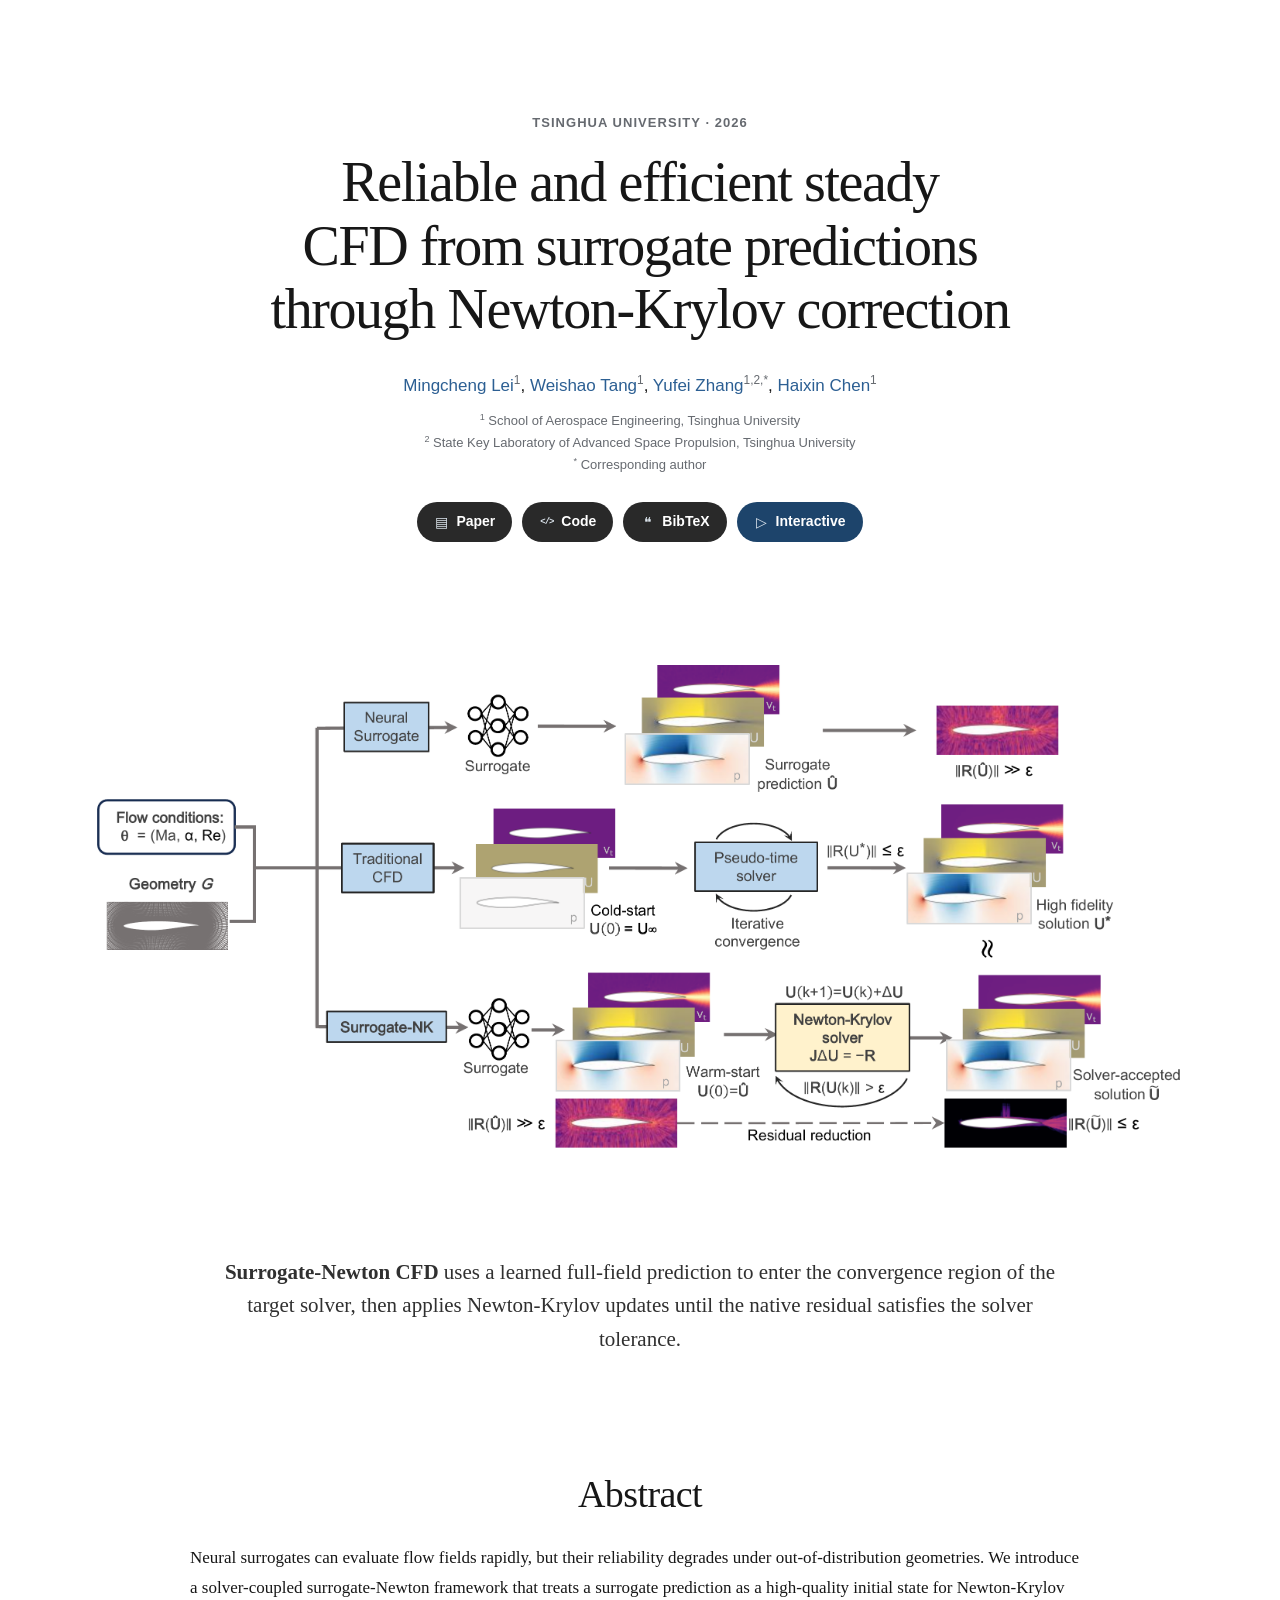
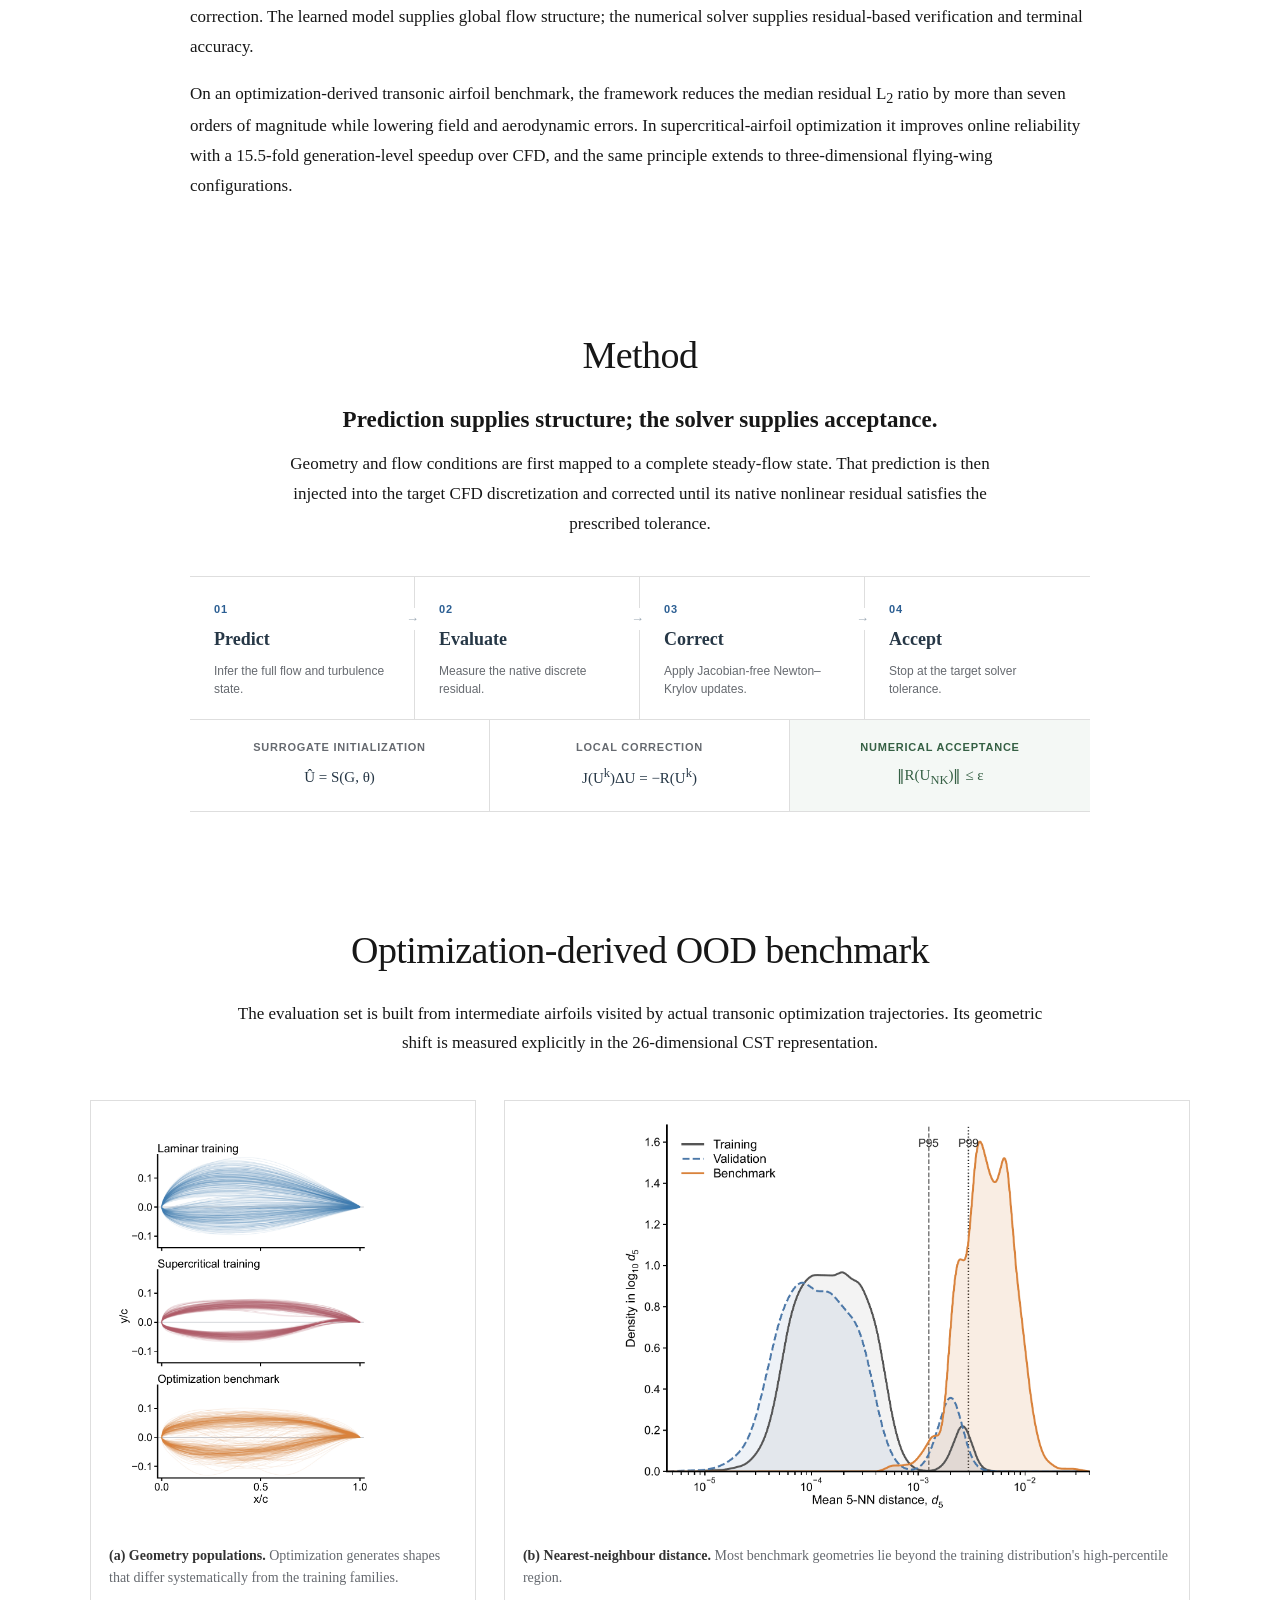
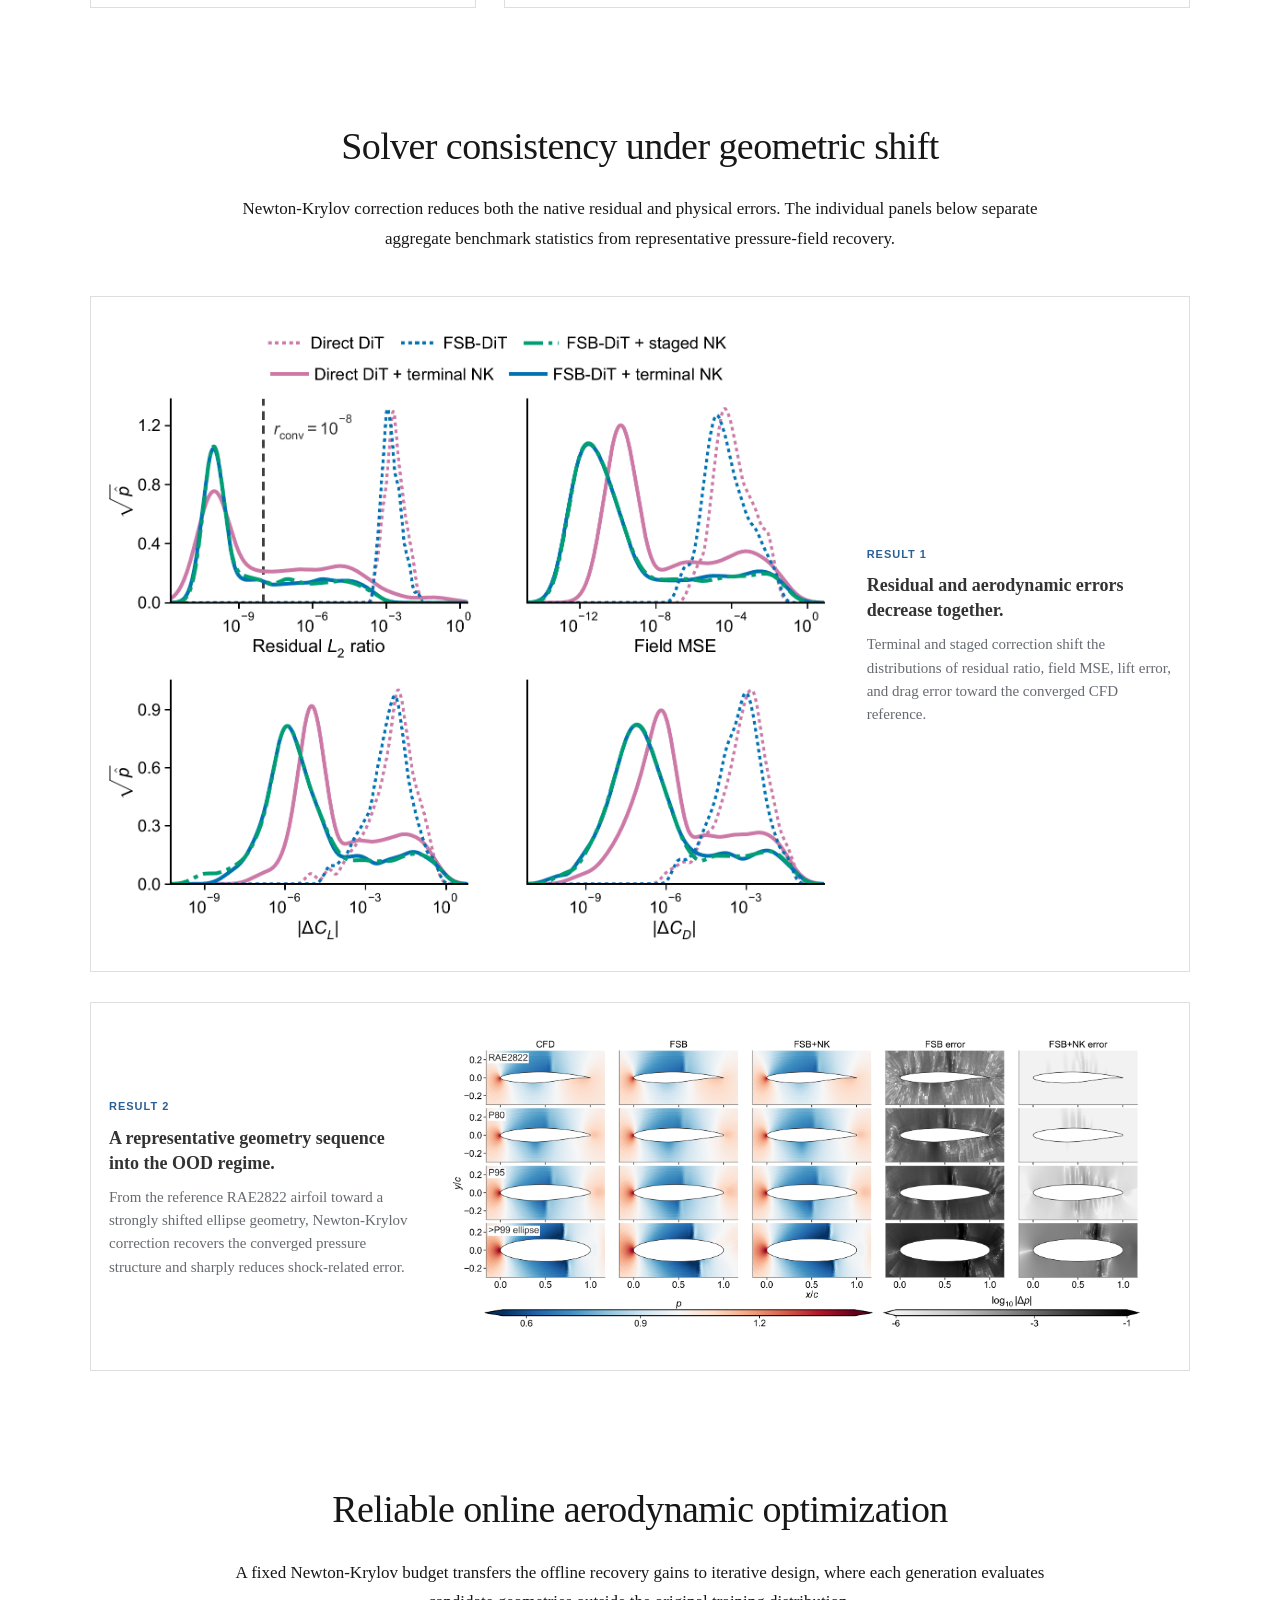
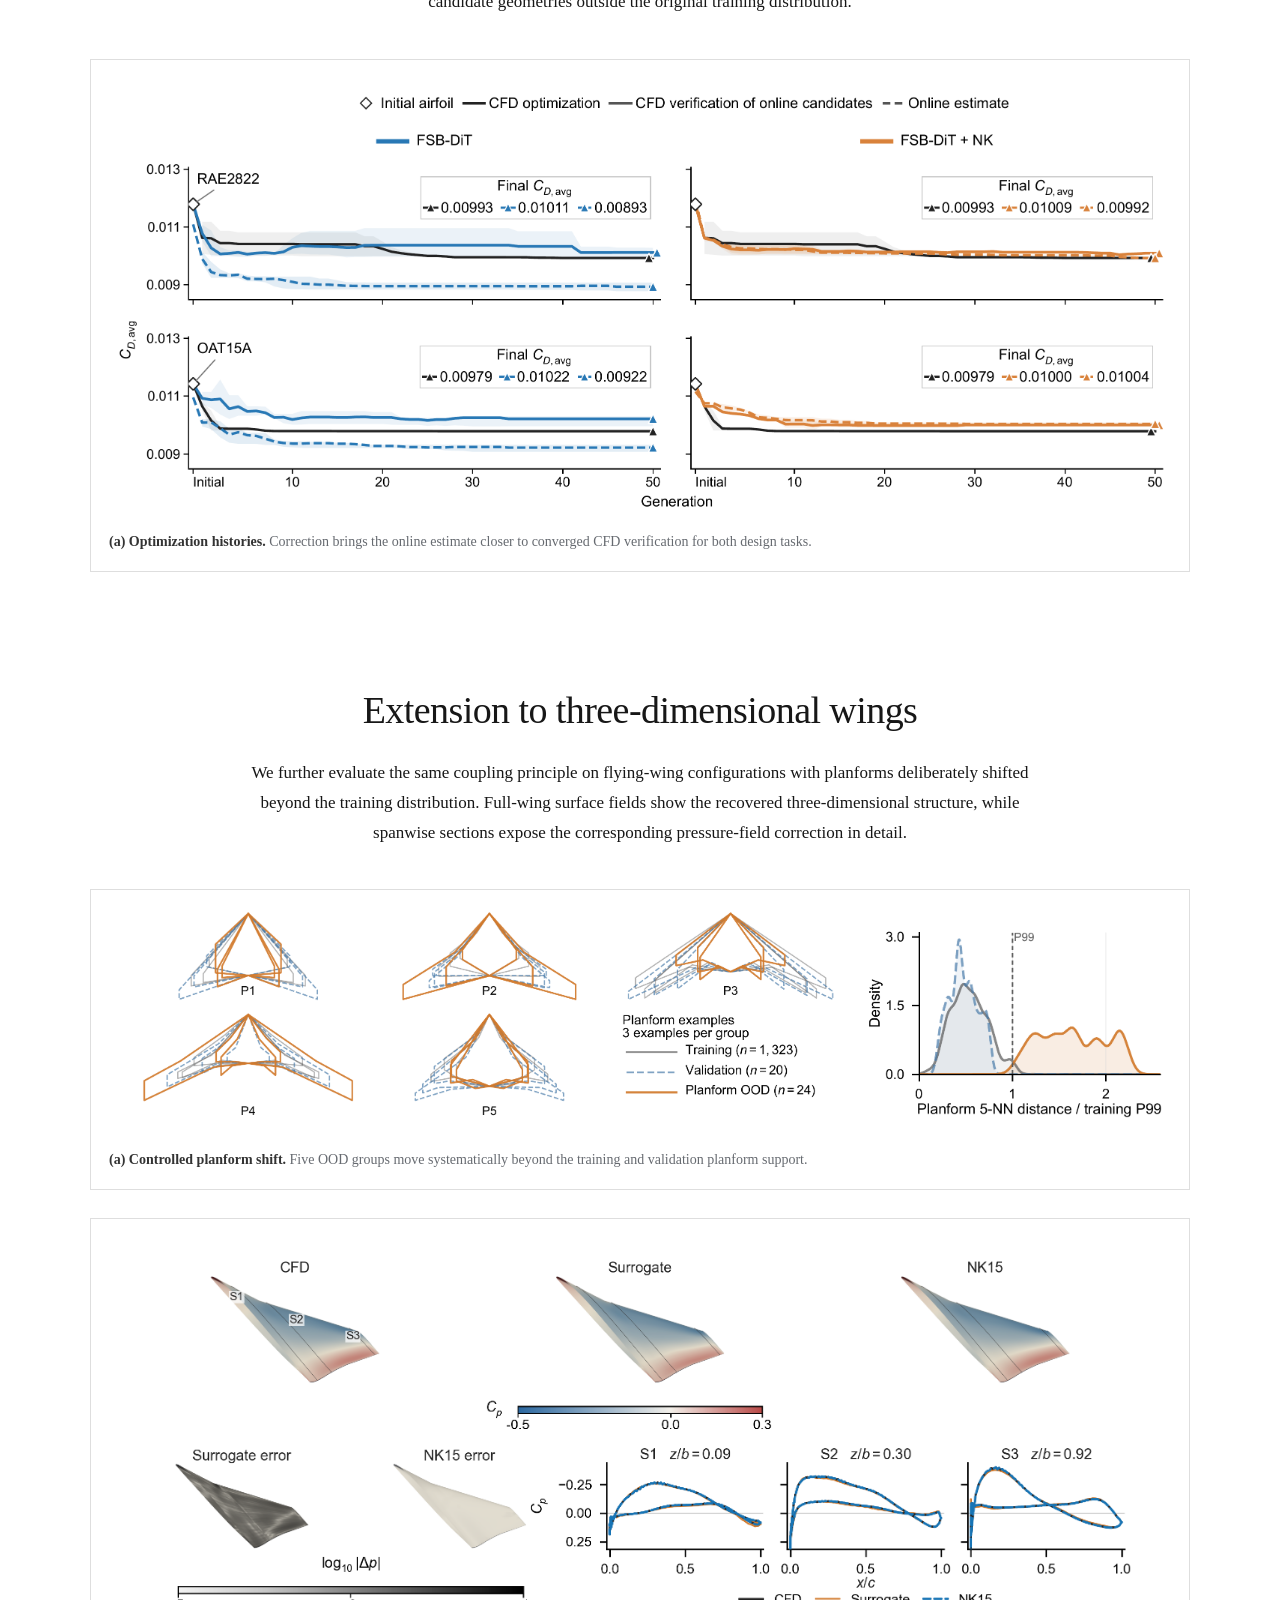
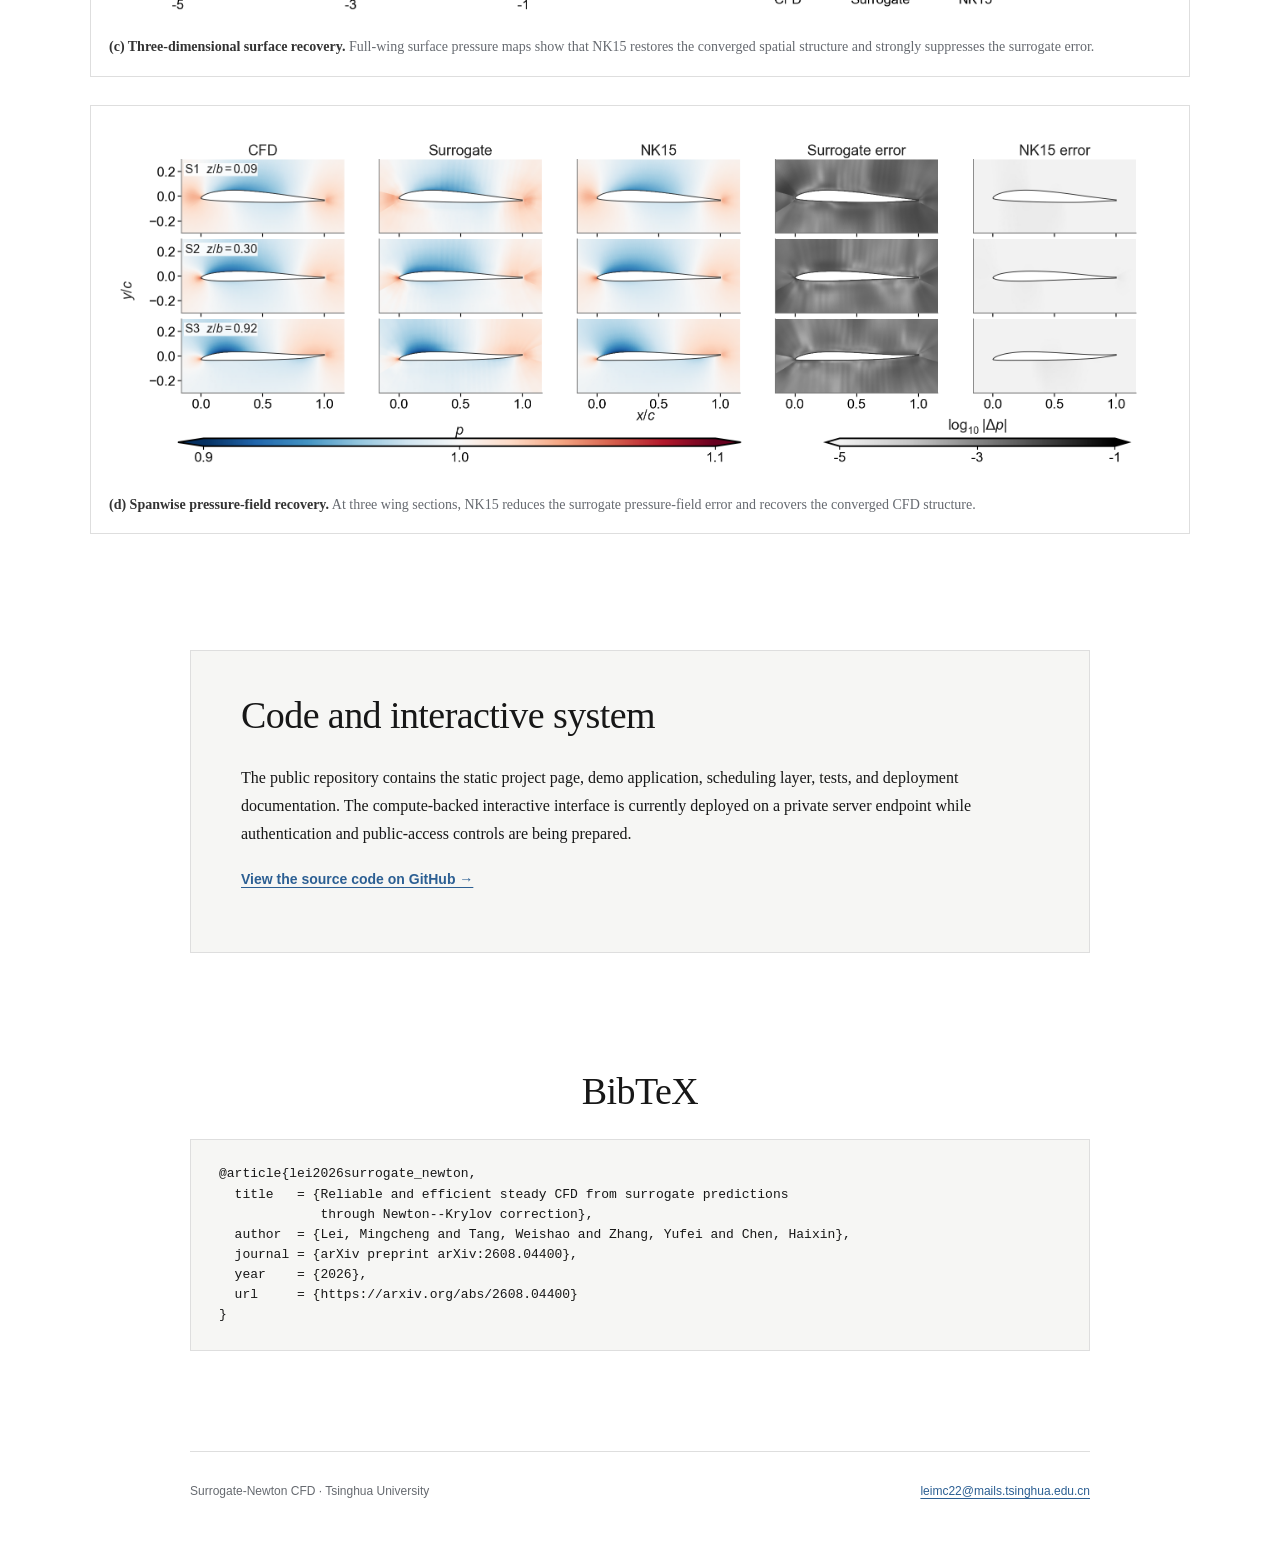
==== index.html @ e6cc4e11 "Prevent method layout cache mismatch" ====
<!doctype html>
<html lang="en">
  <head>
    <meta charset="utf-8">
    <meta name="viewport" content="width=device-width, initial-scale=1">
    <meta name="description" content="Project page for Reliable and efficient steady CFD from surrogate predictions through Newton-Krylov correction.">
    <meta name="theme-color" content="#ffffff">
    <title>Surrogate-Newton CFD</title>
    <link rel="icon" href="data:,">
    <link rel="stylesheet" href="./styles.css?v=20260812-method2">
  </head>
  <body>
    <a class="skip-link" href="#main-content">Skip to content</a>

    <main id="main-content">
      <header class="paper-header page-width">
        <p class="venue">Tsinghua University · 2026</p>
        <h1>Reliable and efficient steady CFD from surrogate predictions through Newton-Krylov correction</h1>

        <p class="authors">
          <a href="mailto:leimc22@mails.tsinghua.edu.cn">Mingcheng Lei</a><sup>1</sup>,
          <span>Weishao Tang</span><sup>1</sup>,
          <span>Yufei Zhang</span><sup>1,2,*</sup>,
          <span>Haixin Chen</span><sup>1</sup>
        </p>
        <p class="affiliations">
          <span><sup>1</sup> School of Aerospace Engineering, Tsinghua University</span>
          <span><sup>2</sup> State Key Laboratory of Advanced Space Propulsion, Tsinghua University</span>
          <span><sup>*</sup> Corresponding author</span>
        </p>

        <nav class="resource-links" aria-label="Project resources">
          <a href="https://arxiv.org/abs/2608.04400" rel="noreferrer"><span class="button-icon" aria-hidden="true">▤</span>Paper</a>
          <a href="https://github.com/LeiMingcheng/surrogate-newton-cfd" rel="noreferrer"><span class="button-icon code-icon" aria-hidden="true">&lt;/&gt;</span>Code</a>
          <a href="#bibtex"><span class="button-icon" aria-hidden="true">❝</span>BibTeX</a>
          <a href="#availability"><span class="button-icon" aria-hidden="true">▷</span>Interactive</a>
        </nav>
      </header>

      <section class="teaser page-wide" aria-labelledby="teaser-caption">
        <a class="figure-image-link" href="./assets/figure-sources/fig1_workflow.pdf" aria-label="Open the workflow figure as a PDF">
          <img src="./assets/figures/fig1_workflow.png" alt="Comparison of standalone surrogate prediction, conventional cold-start CFD, and solver-coupled Surrogate-Newton CFD">
        </a>
        <p id="teaser-caption" class="lead-caption">
          <strong>Surrogate-Newton CFD</strong> uses a learned full-field prediction to enter the convergence region of the target solver, then applies Newton-Krylov updates until the native residual satisfies the solver tolerance.
        </p>
      </section>

      <section class="paper-section page-width" id="abstract">
        <h2>Abstract</h2>
        <p>
          Neural surrogates can evaluate flow fields rapidly, but their reliability degrades under out-of-distribution geometries. We introduce a solver-coupled surrogate-Newton framework that treats a surrogate prediction as a high-quality initial state for Newton-Krylov correction. The learned model supplies global flow structure; the numerical solver supplies residual-based verification and terminal accuracy.
        </p>
        <p>
          On an optimization-derived transonic airfoil benchmark, the framework reduces the median residual L<sub>2</sub> ratio by more than seven orders of magnitude while lowering field and aerodynamic errors. In supercritical-airfoil optimization it improves online reliability with a 15.5-fold generation-level speedup over CFD, and the same principle extends to three-dimensional flying-wing configurations.
        </p>
      </section>

      <section class="paper-section page-width" id="method">
        <h2>Method</h2>
        <div class="method-intro">
          <h3>Prediction supplies structure; the solver supplies acceptance.</h3>
          <p>
            Geometry and flow conditions are first mapped to a complete steady-flow state. That prediction is then injected into the target CFD discretization and corrected until its native nonlinear residual satisfies the prescribed tolerance.
          </p>
        </div>
        <div class="method-process" aria-label="Solver-coupled correction path">
          <ol class="method-sequence">
            <li><span class="step-index">01</span><strong>Predict</strong><small>Infer the full flow and turbulence state.</small></li>
            <li><span class="step-index">02</span><strong>Evaluate</strong><small>Measure the native discrete residual.</small></li>
            <li><span class="step-index">03</span><strong>Correct</strong><small>Apply Jacobian-free Newton–Krylov updates.</small></li>
            <li><span class="step-index">04</span><strong>Accept</strong><small>Stop at the target solver tolerance.</small></li>
          </ol>
          <div class="method-formulation" aria-label="Method equations">
            <p><span>Surrogate initialization</span><code>Û = S(G, θ)</code></p>
            <p><span>Local correction</span><code>J(U<sup>k</sup>)ΔU = −R(U<sup>k</sup>)</code></p>
            <p class="acceptance-rule"><span>Numerical acceptance</span><code>‖R(U<sub>NK</sub>)‖ ≤ ε</code></p>
          </div>
        </div>
      </section>

      <section class="paper-section page-wide" id="benchmark">
        <div class="section-intro page-width inset">
          <h2>Optimization-derived OOD benchmark</h2>
          <p>
            The evaluation set is built from intermediate airfoils visited by actual transonic optimization trajectories. Its geometric shift is measured explicitly in the 26-dimensional CST representation.
          </p>
        </div>

        <div class="figure-grid benchmark-grid">
          <figure class="figure-panel panel-tall">
            <a class="figure-image-link" href="./assets/figure-sources/fig2_a_dataset_geometries.pdf" aria-label="Open Figure 2a as a PDF"><img src="./assets/figures/fig2_a_dataset_geometries.png" alt="Laminar training, supercritical training, and optimization benchmark airfoil populations" loading="lazy"></a>
            <figcaption><strong>(a) Geometry populations.</strong> Optimization generates shapes that differ systematically from the training families.</figcaption>
          </figure>
          <figure class="figure-panel">
            <a class="figure-image-link" href="./assets/figure-sources/fig2_b_geometry_ood_score_distribution.pdf" aria-label="Open Figure 2b as a PDF"><img src="./assets/figures/fig2_b_geometry_ood_score_distribution.png" alt="Nearest-neighbour distance distributions for training, validation, and benchmark geometries" loading="lazy"></a>
            <figcaption><strong>(b) Nearest-neighbour distance.</strong> Most benchmark geometries lie beyond the training distribution's high-percentile region.</figcaption>
          </figure>
        </div>
      </section>

      <section class="paper-section page-wide" id="results">
        <div class="section-intro page-width inset">
          <h2>Solver consistency under geometric shift</h2>
          <p>
            Newton-Krylov correction reduces both the native residual and physical errors. The individual panels below separate aggregate benchmark statistics from representative pressure-field recovery.
          </p>
        </div>

        <div class="results-stack">
          <figure class="figure-panel result-row">
            <div class="result-image"><a class="figure-image-link" href="./assets/figure-sources/fig3_a_recovery_comparison.pdf" aria-label="Open Figure 3a as a PDF"><img src="./assets/figures/fig3_a_recovery_comparison.png" alt="Residual, field, lift, and drag error distributions before and after correction" loading="lazy"></a></div>
            <figcaption>
              <span class="figure-number">Result 1</span>
              <strong>Residual and aerodynamic errors decrease together.</strong>
              Terminal and staged correction shift the distributions of residual ratio, field MSE, lift error, and drag error toward the converged CFD reference.
            </figcaption>
          </figure>

          <figure class="figure-panel result-row reverse">
            <div class="result-image"><a class="figure-image-link" href="./assets/figures/fig3_c_ellipse_pressure_recovery.png" aria-label="Open the full-resolution Figure 3c PNG"><img src="./assets/figures/fig3_c_ellipse_pressure_recovery.png" alt="Pressure fields and absolute errors along a geometry sequence from RAE2822 to an out-of-distribution ellipse" loading="lazy"></a></div>
            <figcaption>
              <span class="figure-number">Result 2</span>
              <strong>A representative geometry sequence into the OOD regime.</strong>
              From the reference RAE2822 airfoil toward a strongly shifted ellipse geometry, Newton-Krylov correction recovers the converged pressure structure and sharply reduces shock-related error.
            </figcaption>
          </figure>
        </div>
      </section>

      <section class="paper-section page-wide" id="optimization">
        <div class="section-intro page-width inset">
          <h2>Reliable online aerodynamic optimization</h2>
          <p>
            A fixed Newton-Krylov budget transfers the offline recovery gains to iterative design, where each generation evaluates candidate geometries outside the original training distribution.
          </p>
        </div>

        <div class="figure-grid optimization-grid">
          <figure class="figure-panel">
            <a class="figure-image-link" href="./assets/figure-sources/fig5_a_optimization_curves_2x2_nk.pdf" aria-label="Open Figure 5a as a PDF"><img src="./assets/figures/fig5_a_optimization_curves_2x2_nk.png" alt="Optimization trajectories for RAE2822 and OAT15A with surrogate-only and surrogate-Newton evaluation" loading="lazy"></a>
            <figcaption><strong>(a) Optimization histories.</strong> Correction brings the online estimate closer to converged CFD verification for both design tasks.</figcaption>
          </figure>
        </div>
      </section>

      <section class="paper-section page-wide" id="three-dimensional">
        <div class="section-intro page-width inset">
          <h2>Extension to three-dimensional wings</h2>
          <p>
            We further evaluate the same coupling principle on flying-wing configurations with planforms deliberately shifted beyond the training distribution. Full-wing surface fields show the recovered three-dimensional structure, while spanwise sections expose the corresponding pressure-field correction in detail.
          </p>
        </div>
        <div class="three-dimensional-grid">
          <figure class="figure-panel">
            <a class="figure-image-link" href="./assets/figure-sources/fig6_a_geometry_ood.pdf" aria-label="Open Figure 6a as a PDF"><img src="./assets/figures/fig6_a_geometry_ood.png" alt="Training, validation, and out-of-distribution flying-wing planform examples and distance distributions" loading="lazy"></a>
            <figcaption><strong>(a) Controlled planform shift.</strong> Five OOD groups move systematically beyond the training and validation planform support.</figcaption>
          </figure>
          <figure class="figure-panel">
            <a class="figure-image-link" href="./assets/figure-sources/fig6_c_surface_cp_recovery.pdf" aria-label="Open Figure 6c as a PDF"><img src="./assets/figures/fig6_c_surface_cp_recovery.png" alt="Full flying-wing surface pressure comparison and errors for CFD, surrogate prediction, and Newton-Krylov correction" loading="lazy"></a>
            <figcaption><strong>(c) Three-dimensional surface recovery.</strong> Full-wing surface pressure maps show that NK15 restores the converged spatial structure and strongly suppresses the surrogate error.</figcaption>
          </figure>
          <figure class="figure-panel">
            <a class="figure-image-link" href="./assets/figure-sources/fig6_d_pressure_flow_recovery.pdf" aria-label="Open Figure 6d as a PDF"><img src="./assets/figures/fig6_d_pressure_flow_recovery.png" alt="Three flying-wing sectional pressure fields comparing CFD, surrogate prediction, Newton-Krylov correction, and their errors" loading="lazy"></a>
            <figcaption><strong>(d) Spanwise pressure-field recovery.</strong> At three wing sections, NK15 reduces the surrogate pressure-field error and recovers the converged CFD structure.</figcaption>
          </figure>
        </div>
      </section>

      <section class="paper-section page-width availability" id="availability">
        <h2>Code and interactive system</h2>
        <p>
          The public repository contains the static project page, demo application, scheduling layer, tests, and deployment documentation. The compute-backed interactive interface is currently deployed on a private server endpoint while authentication and public-access controls are being prepared.
        </p>
        <p><a class="text-link" href="https://github.com/LeiMingcheng/surrogate-newton-cfd" rel="noreferrer">View the source code on GitHub →</a></p>
      </section>

      <section class="paper-section page-width" id="bibtex">
        <h2>BibTeX</h2>
        <pre><code>@article{lei2026surrogate_newton,
  title   = {Reliable and efficient steady CFD from surrogate predictions
             through Newton--Krylov correction},
  author  = {Lei, Mingcheng and Tang, Weishao and Zhang, Yufei and Chen, Haixin},
  journal = {arXiv preprint arXiv:2608.04400},
  year    = {2026},
  url     = {https://arxiv.org/abs/2608.04400}
}</code></pre>
      </section>
    </main>

    <footer class="paper-footer page-width">
      <p>Surrogate-Newton CFD · Tsinghua University</p>
      <p><a href="mailto:leimc22@mails.tsinghua.edu.cn">leimc22@mails.tsinghua.edu.cn</a></p>
    </footer>
  </body>
</html>
---- styles.css ----
:root {
  color-scheme: light;
  --ink: #171717;
  --muted: #666a70;
  --line: #dedede;
  --soft: #f6f6f4;
  --accent: #2c5f93;
  --accent-dark: #1d446b;
  --paper: #ffffff;
  font-family: Arial, "Helvetica Neue", sans-serif;
  font-synthesis: none;
}

* {
  box-sizing: border-box;
}

html {
  scroll-behavior: smooth;
}

body {
  margin: 0;
  color: var(--ink);
  background: var(--paper);
  font-size: 16px;
  line-height: 1.65;
}

a {
  color: var(--accent);
  text-underline-offset: 3px;
}

img {
  display: block;
  width: 100%;
  max-width: 100%;
}

.page-width {
  width: min(900px, calc(100% - 40px));
  margin-inline: auto;
}

.page-wide {
  width: min(1100px, calc(100% - 40px));
  margin-inline: auto;
}

.skip-link {
  position: fixed;
  z-index: 10;
  top: 8px;
  left: 8px;
  padding: 8px 12px;
  color: #fff;
  background: #111;
  transform: translateY(-150%);
}

.skip-link:focus {
  transform: translateY(0);
}

.paper-header {
  padding-top: clamp(70px, 9vw, 112px);
  text-align: center;
}

.venue {
  margin: 0 0 18px;
  color: var(--muted);
  font-size: 13px;
  font-weight: 700;
  letter-spacing: 0.08em;
  text-transform: uppercase;
}

h1,
h2,
h3 {
  text-wrap: balance;
}

h1 {
  margin: 0 auto;
  font-family: Georgia, "Times New Roman", serif;
  font-size: clamp(35px, 5.2vw, 56px);
  font-weight: 500;
  letter-spacing: -0.025em;
  line-height: 1.13;
}

.authors {
  margin: 30px 0 0;
  font-size: 17px;
}

.authors a,
.authors span {
  color: var(--accent);
  text-decoration: none;
}

.authors a:hover,
.authors a:focus-visible {
  text-decoration: underline;
}

.authors sup,
.affiliations sup {
  color: var(--muted);
  font-size: 0.7em;
}

.affiliations {
  display: grid;
  gap: 2px;
  margin: 11px auto 0;
  color: var(--muted);
  font-size: 13px;
  line-height: 1.45;
}

.resource-links {
  display: flex;
  flex-wrap: wrap;
  justify-content: center;
  gap: 10px;
  margin-top: 27px;
}

.resource-links a {
  display: inline-flex;
  align-items: center;
  justify-content: center;
  gap: 7px;
  min-width: 88px;
  padding: 8px 17px;
  border-radius: 999px;
  color: #fff;
  background: #292929;
  font-size: 14px;
  font-weight: 700;
  text-decoration: none;
  transition: background 150ms ease, transform 150ms ease;
}

.resource-links a:last-child {
  background: var(--accent-dark);
}

.button-icon {
  display: inline-grid;
  place-items: center;
  width: 15px;
  color: #dce5ed;
  font-size: 14px;
  font-weight: 700;
  line-height: 1;
}

.code-icon {
  font-family: ui-monospace, SFMono-Regular, Menlo, Consolas, monospace;
  font-size: 9px;
  letter-spacing: -0.12em;
}

.resource-links a:hover,
.resource-links a:focus-visible {
  background: var(--accent-dark);
  outline: none;
  transform: translateY(-1px);
}

.teaser {
  margin-top: clamp(54px, 7vw, 82px);
}

.teaser img {
  max-height: 610px;
  object-fit: contain;
}

.figure-image-link {
  display: block;
  color: inherit;
  text-decoration: none;
}

.figure-image-link:focus-visible {
  outline: 2px solid var(--accent);
  outline-offset: 4px;
}

.lead-caption {
  max-width: 850px;
  margin: 22px auto 0;
  color: #303030;
  font-family: Georgia, "Times New Roman", serif;
  font-size: clamp(17px, 2.1vw, 21px);
  line-height: 1.6;
  text-align: center;
}

.paper-section {
  padding-top: clamp(76px, 10vw, 116px);
}

.paper-section h2 {
  margin: 0 0 25px;
  font-family: Georgia, "Times New Roman", serif;
  font-size: clamp(28px, 4vw, 38px);
  font-weight: 500;
  letter-spacing: -0.015em;
  line-height: 1.2;
  text-align: center;
}

.paper-section > p,
.section-intro p,
.method-intro p,
.availability p {
  margin: 0 auto 17px;
  font-family: Georgia, "Times New Roman", serif;
  font-size: 17px;
  line-height: 1.75;
}

.method-intro {
  max-width: 780px;
  margin: 0 auto;
  text-align: center;
}

.method-intro h3 {
  margin: 0 0 14px;
  font-family: Georgia, "Times New Roman", serif;
  font-size: 23px;
  font-weight: 600;
  line-height: 1.35;
}

.method-intro p {
  max-width: 740px;
}

.method-sequence {
  display: grid;
  grid-template-columns: repeat(4, minmax(0, 1fr));
  margin: 38px 0 0;
  padding: 0;
  border-block: 1px solid var(--line);
  list-style: none;
}

.method-sequence li {
  display: flex;
  flex-direction: column;
  gap: 7px;
  position: relative;
  min-height: 142px;
  padding: 23px 24px 21px;
}

.method-sequence li:not(:last-child) {
  border-right: 1px solid var(--line);
}

.method-sequence li:not(:last-child)::after {
  position: absolute;
  top: 31px;
  right: -7px;
  z-index: 1;
  padding: 0 2px;
  color: #9eabb6;
  background: var(--paper);
  content: "→";
  font-size: 13px;
}

.method-sequence .step-index {
  color: var(--accent);
  font-size: 11px;
  font-weight: 800;
  letter-spacing: 0.08em;
}

.method-sequence strong {
  color: #263746;
  font-family: Georgia, "Times New Roman", serif;
  font-size: 18px;
}

.method-sequence small {
  color: var(--muted);
  font-size: 12px;
  line-height: 1.5;
}

.method-formulation {
  display: grid;
  grid-template-columns: repeat(3, 1fr);
  border-bottom: 1px solid var(--line);
}

.method-formulation p {
  display: grid;
  gap: 7px;
  margin: 0;
  padding: 18px 24px 20px;
  text-align: center;
}

.method-formulation p:not(:last-child) {
  border-right: 1px solid var(--line);
}

.method-formulation span {
  color: var(--muted);
  font-size: 11px;
  font-weight: 700;
  letter-spacing: 0.07em;
  text-transform: uppercase;
}

.method-formulation code {
  color: #263746;
  font-family: Georgia, "Times New Roman", serif;
  font-size: 15px;
  white-space: nowrap;
}

.method-formulation .acceptance-rule {
  background: #f4f8f5;
}

.method-formulation .acceptance-rule span,
.method-formulation .acceptance-rule code {
  color: #356044;
}

.section-intro.inset {
  margin-bottom: 42px;
}

.section-intro p {
  max-width: 820px;
  text-align: center;
}

.figure-grid {
  display: grid;
  gap: 28px;
}

.benchmark-grid {
  grid-template-columns: 0.72fr 1.28fr;
  align-items: stretch;
}

.figure-panel {
  margin: 0;
  padding: 18px;
  border: 1px solid var(--line);
  background: #fff;
}

.figure-panel img {
  height: auto;
  object-fit: contain;
}

.benchmark-grid .figure-panel img {
  height: 410px;
}

.figure-panel figcaption {
  margin-top: 16px;
  color: var(--muted);
  font-family: Georgia, "Times New Roman", serif;
  font-size: 14px;
  line-height: 1.55;
}

.figure-panel figcaption strong {
  color: #333;
}

.figure-wide {
  margin-top: 28px;
}

.results-stack {
  display: grid;
  gap: 30px;
}

.result-row {
  display: grid;
  grid-template-columns: minmax(0, 1.55fr) minmax(260px, 0.65fr);
  gap: 32px;
  align-items: center;
}

.result-row.reverse {
  grid-template-columns: minmax(260px, 0.65fr) minmax(0, 1.55fr);
}

.result-row.reverse .result-image {
  order: 2;
}

.result-row.reverse figcaption {
  order: 1;
}

.result-row figcaption {
  margin: 0;
  font-size: 15px;
}

.result-row figcaption strong {
  display: block;
  margin: 8px 0 10px;
  font-size: 18px;
  line-height: 1.4;
}

.figure-number {
  color: var(--accent);
  font-family: Arial, "Helvetica Neue", sans-serif;
  font-size: 11px;
  font-weight: 800;
  letter-spacing: 0.09em;
  text-transform: uppercase;
}

.optimization-grid {
  grid-template-columns: 1fr;
}

.three-dimensional-grid {
  display: grid;
  gap: 28px;
}

.three-dimensional-grid .figure-panel:first-child img {
  aspect-ratio: 4.73 / 1;
}

.availability {
  margin-top: clamp(76px, 10vw, 116px);
  padding: 42px 50px;
  border: 1px solid var(--line);
  background: var(--soft);
}

.availability h2 {
  text-align: left;
}

.availability p {
  font-size: 16px;
}

.text-link {
  font-family: Arial, "Helvetica Neue", sans-serif;
  font-size: 14px;
  font-weight: 700;
}

pre {
  overflow-x: auto;
  margin: 0;
  padding: 24px 28px;
  border: 1px solid var(--line);
  background: var(--soft);
  font-size: 13px;
  line-height: 1.55;
  white-space: pre-wrap;
}

.paper-footer {
  display: flex;
  justify-content: space-between;
  gap: 24px;
  margin-top: 100px;
  padding: 30px 0 45px;
  border-top: 1px solid var(--line);
  color: var(--muted);
  font-size: 12px;
}

.paper-footer p {
  margin: 0;
}

@media (max-width: 780px) {
  .page-width,
  .page-wide {
    width: min(100% - 28px, 900px);
  }

  .paper-header {
    padding-top: 56px;
  }

  .authors {
    font-size: 15px;
  }

  .benchmark-grid,
  .result-row,
  .result-row.reverse {
    grid-template-columns: 1fr;
    gap: 28px;
  }

  .method-sequence {
    grid-template-columns: repeat(2, minmax(0, 1fr));
  }

  .method-formulation {
    grid-template-columns: 1fr;
  }

  .method-sequence li {
    min-height: 0;
    padding: 18px 16px;
  }

  .method-sequence li,
  .method-sequence li:not(:last-child) {
    border-right: 0;
  }

  .method-sequence li:nth-child(odd) {
    border-right: 1px solid var(--line);
  }

  .method-sequence li:nth-child(-n + 2),
  .method-formulation p:not(:last-child) {
    border-bottom: 1px solid var(--line);
  }

  .method-sequence li:not(:last-child)::after {
    content: none;
  }

  .benchmark-grid .figure-panel img {
    height: auto;
    max-height: 520px;
  }

  .result-row.reverse .result-image,
  .result-row.reverse figcaption {
    order: initial;
  }

  .availability {
    padding: 30px 24px;
  }

  .paper-footer {
    display: grid;
  }
}

@media (max-width: 520px) {
  .method-intro {
    text-align: left;
  }

  .method-intro h3 {
    font-size: 21px;
  }

  .method-intro p {
    font-size: 16px;
    line-height: 1.65;
  }

  .method-sequence {
    grid-template-columns: 1fr;
    margin-top: 28px;
  }

  .method-sequence li:nth-child(odd) {
    border-right: 0;
  }

  .method-sequence li:nth-child(-n + 3) {
    border-bottom: 1px solid var(--line);
  }

  .method-formulation p {
    padding-inline: 14px;
  }

  .method-formulation code {
    font-size: 14px;
  }
}

@media (prefers-reduced-motion: reduce) {
  html {
    scroll-behavior: auto;
  }

  .resource-links a {
    transition: none;
  }
}
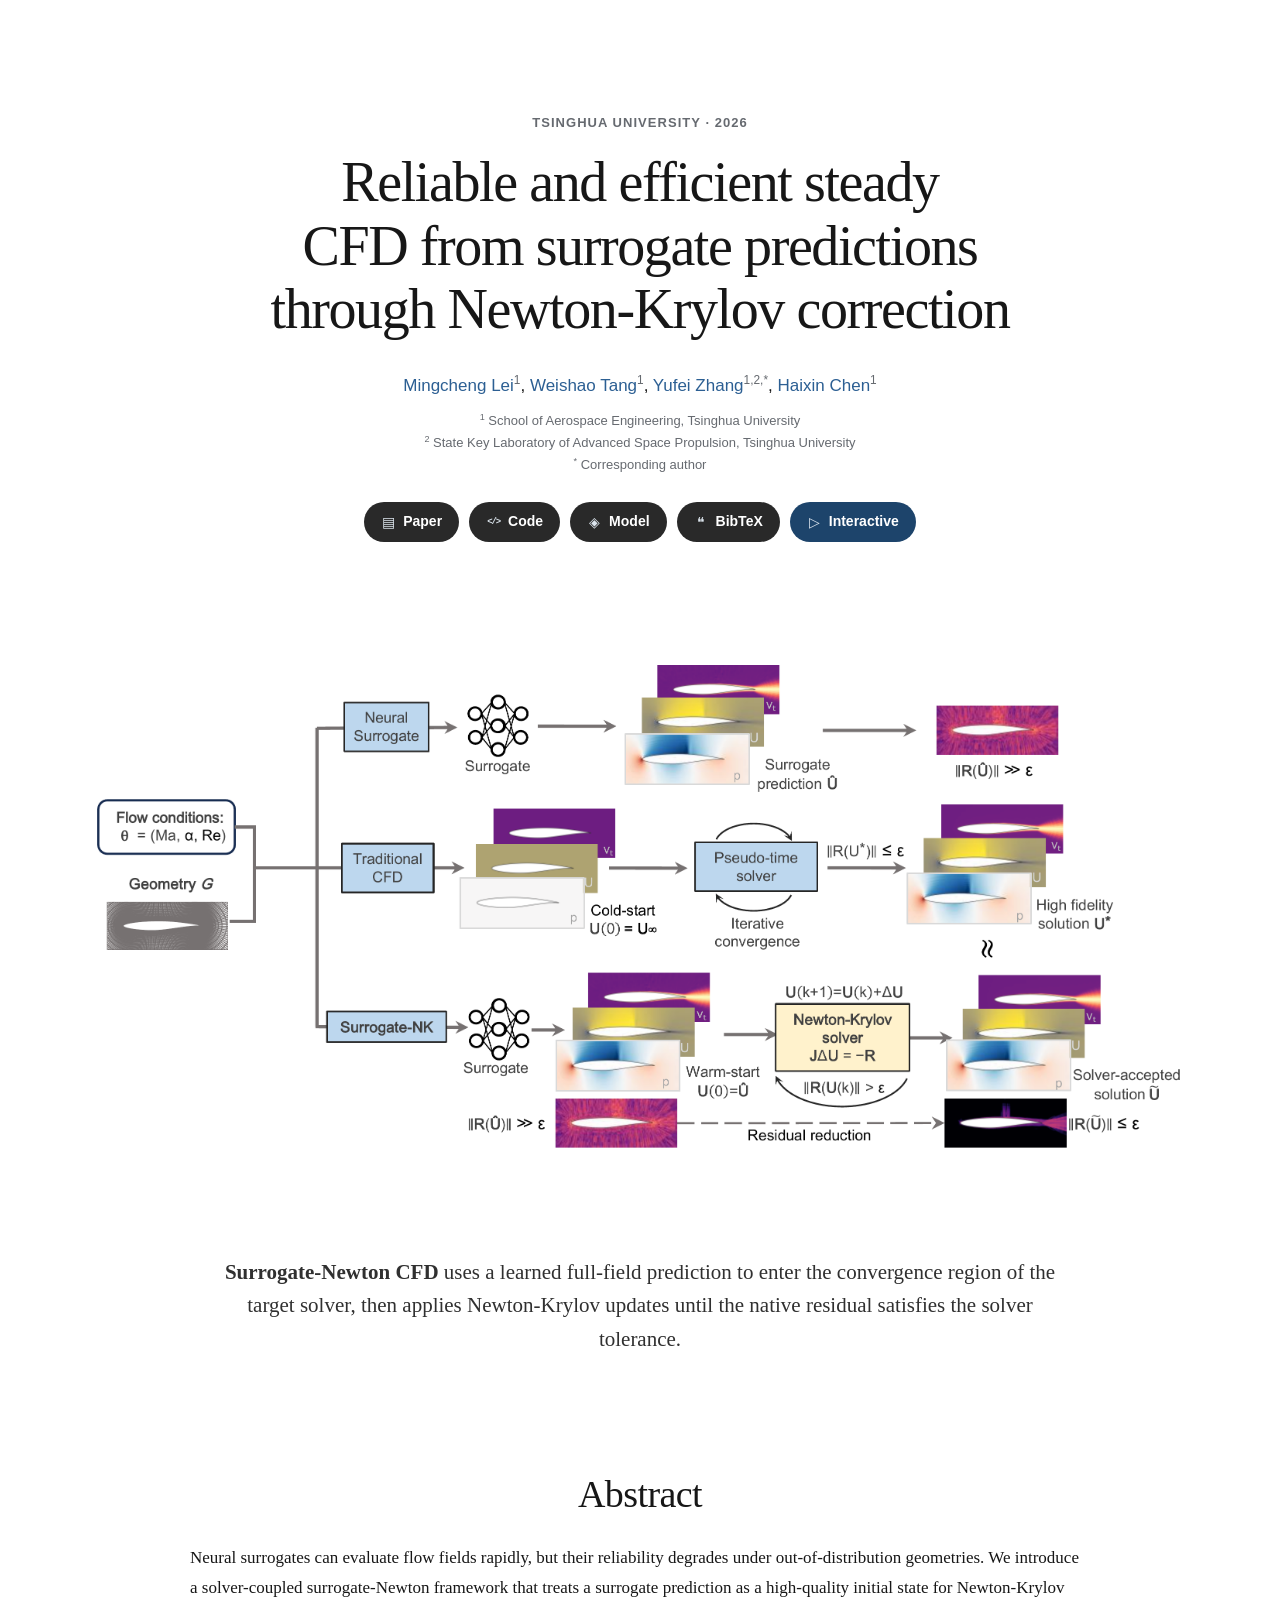
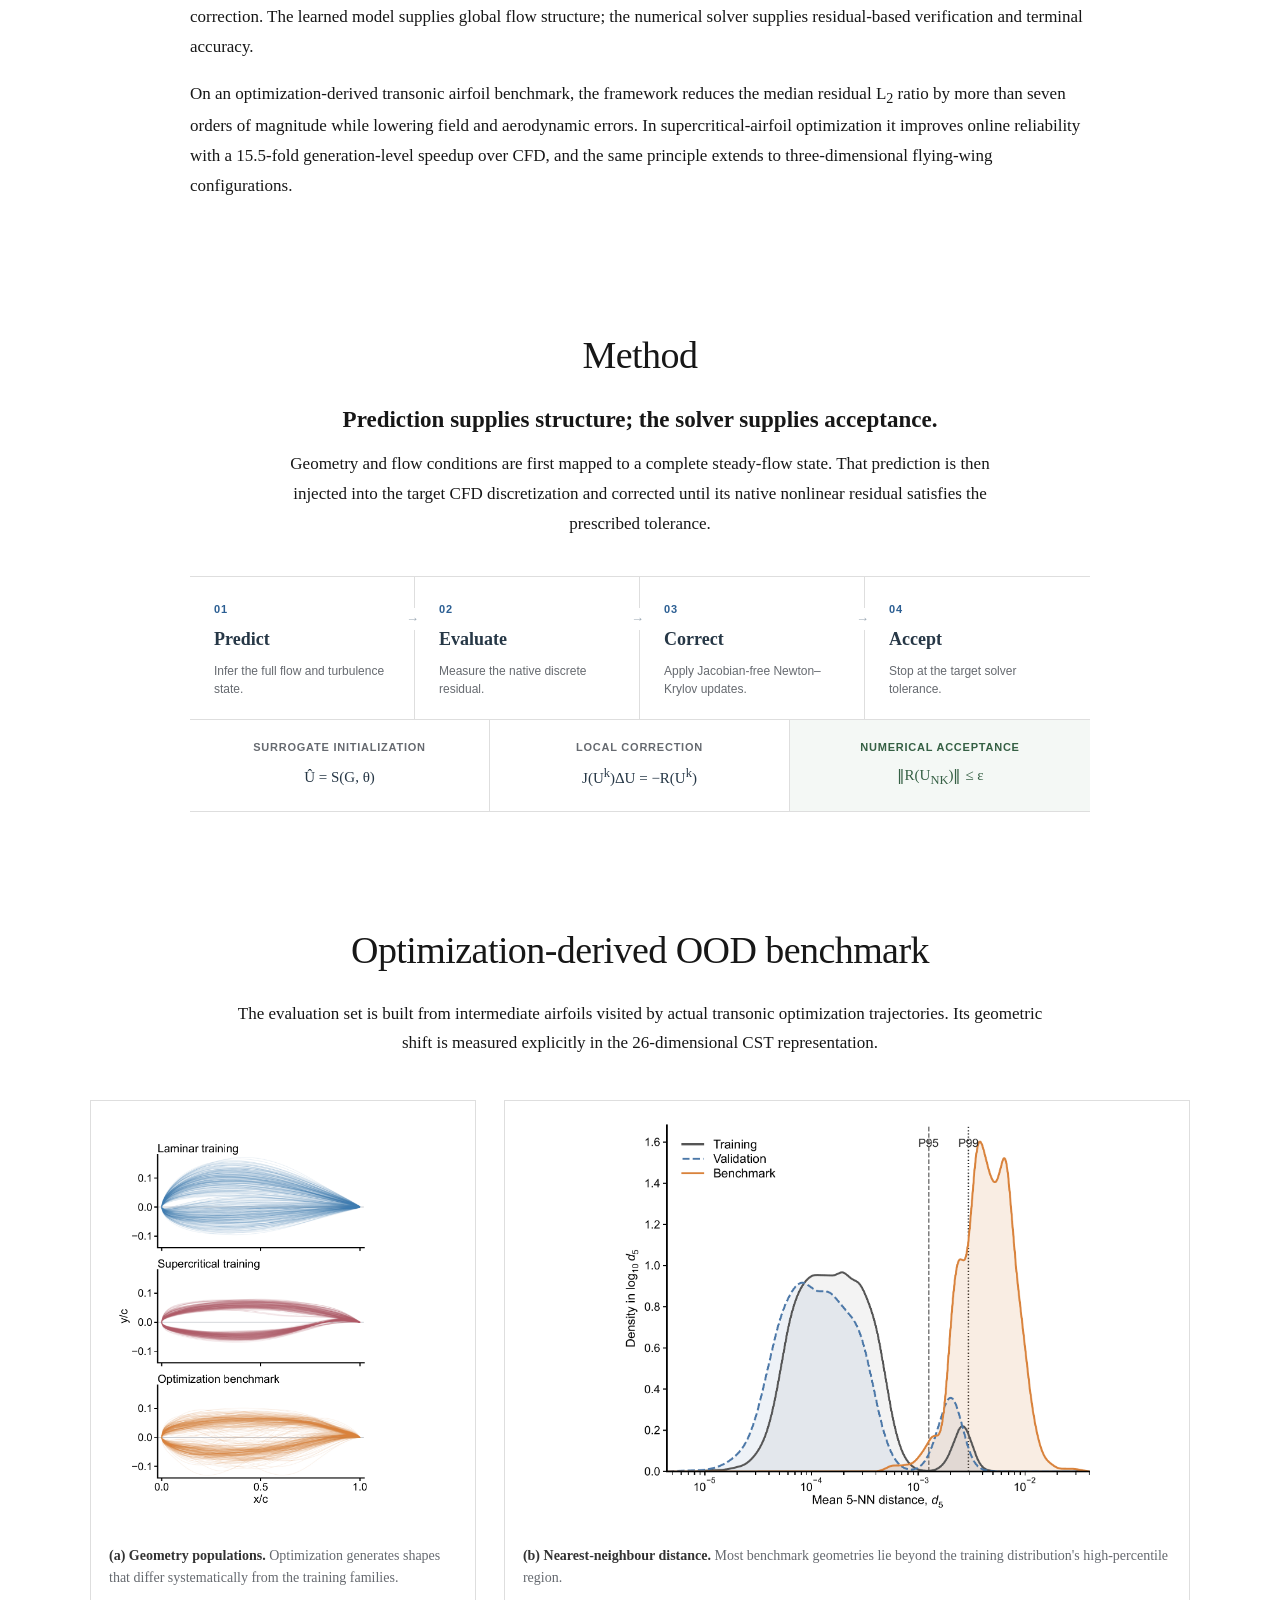
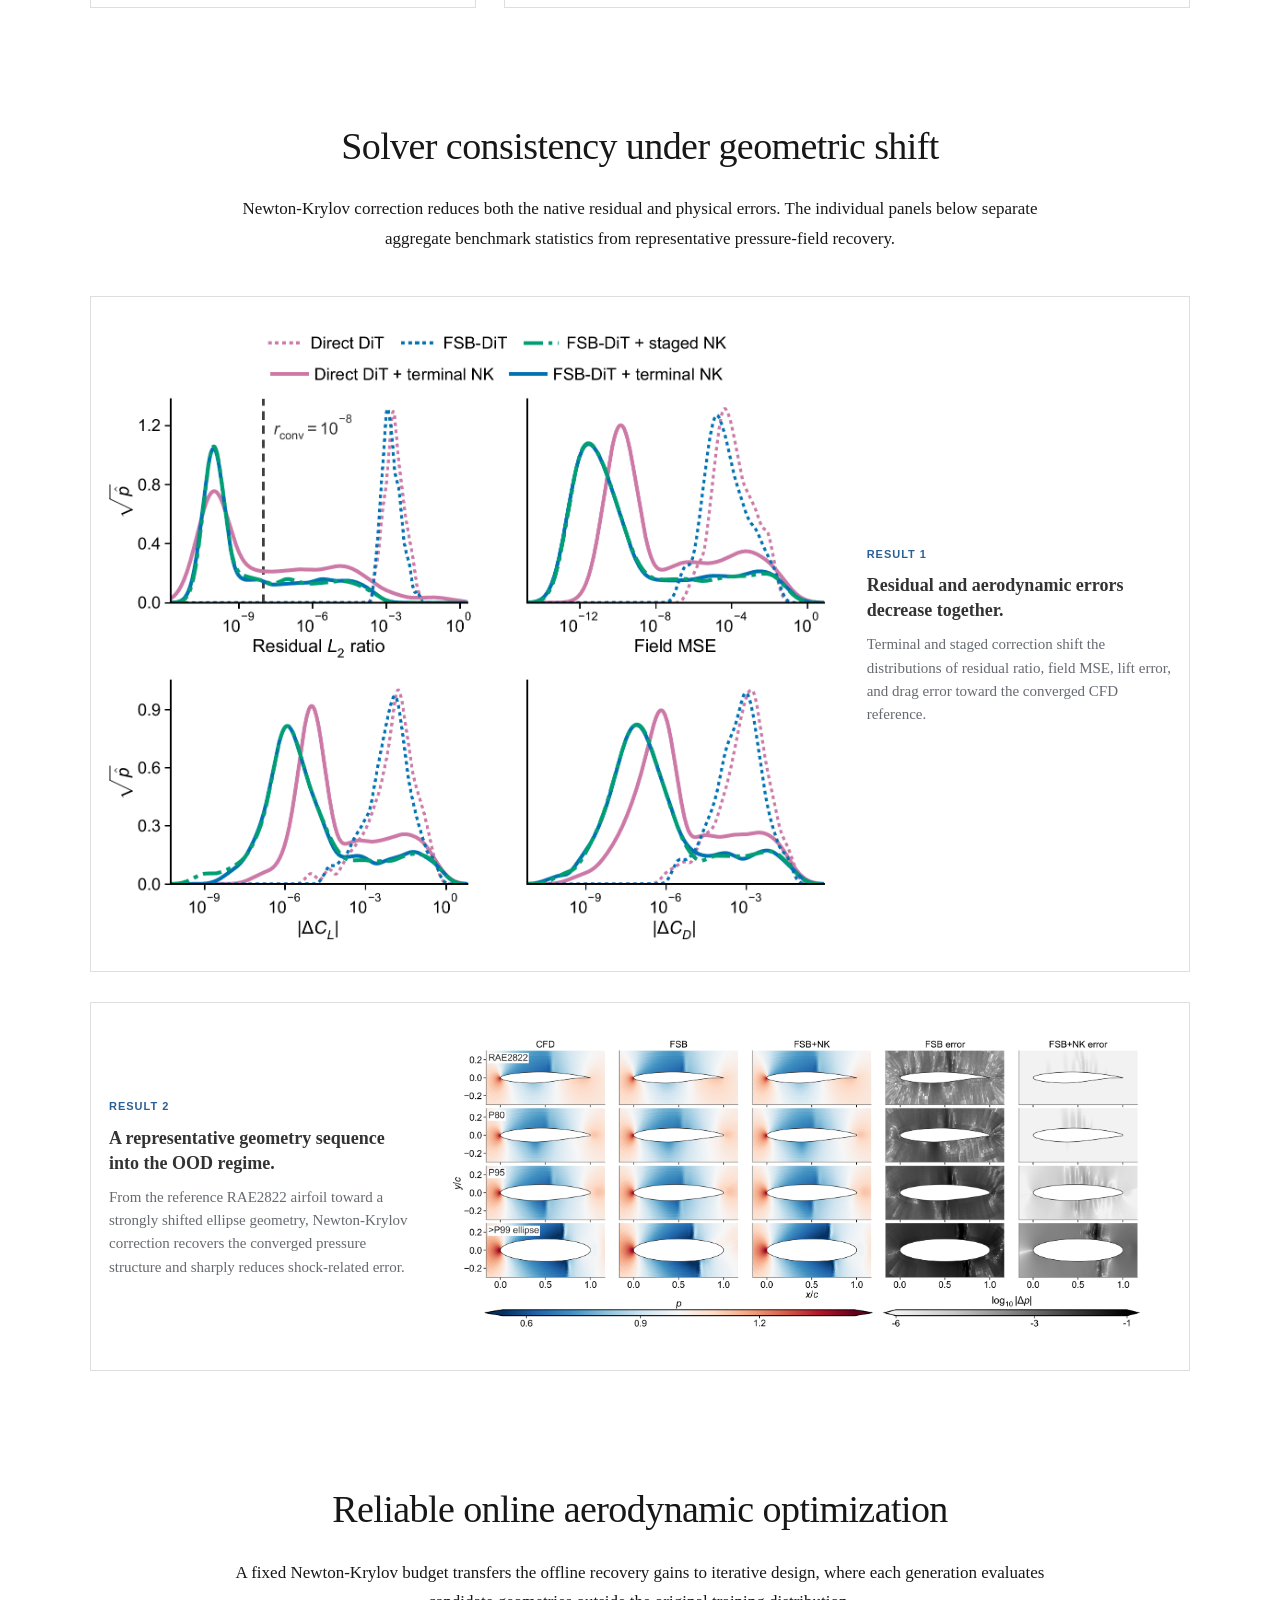
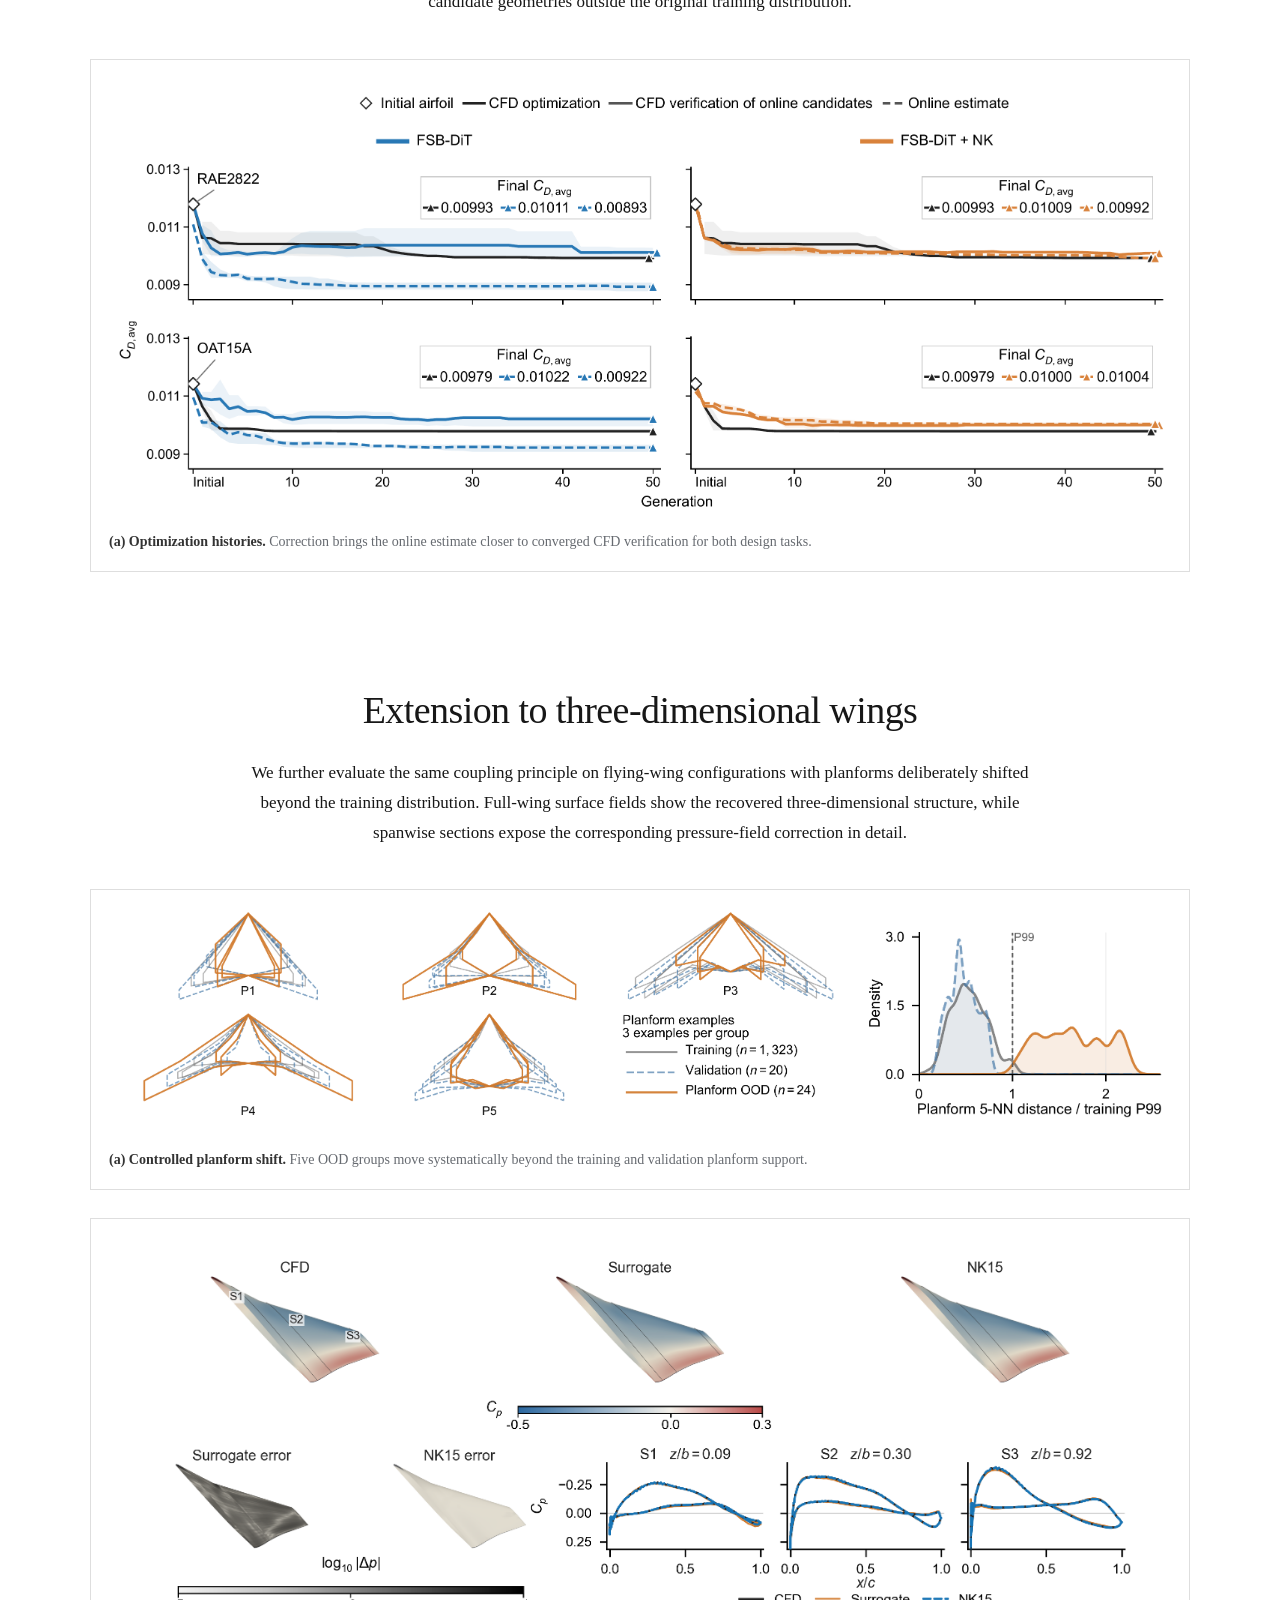
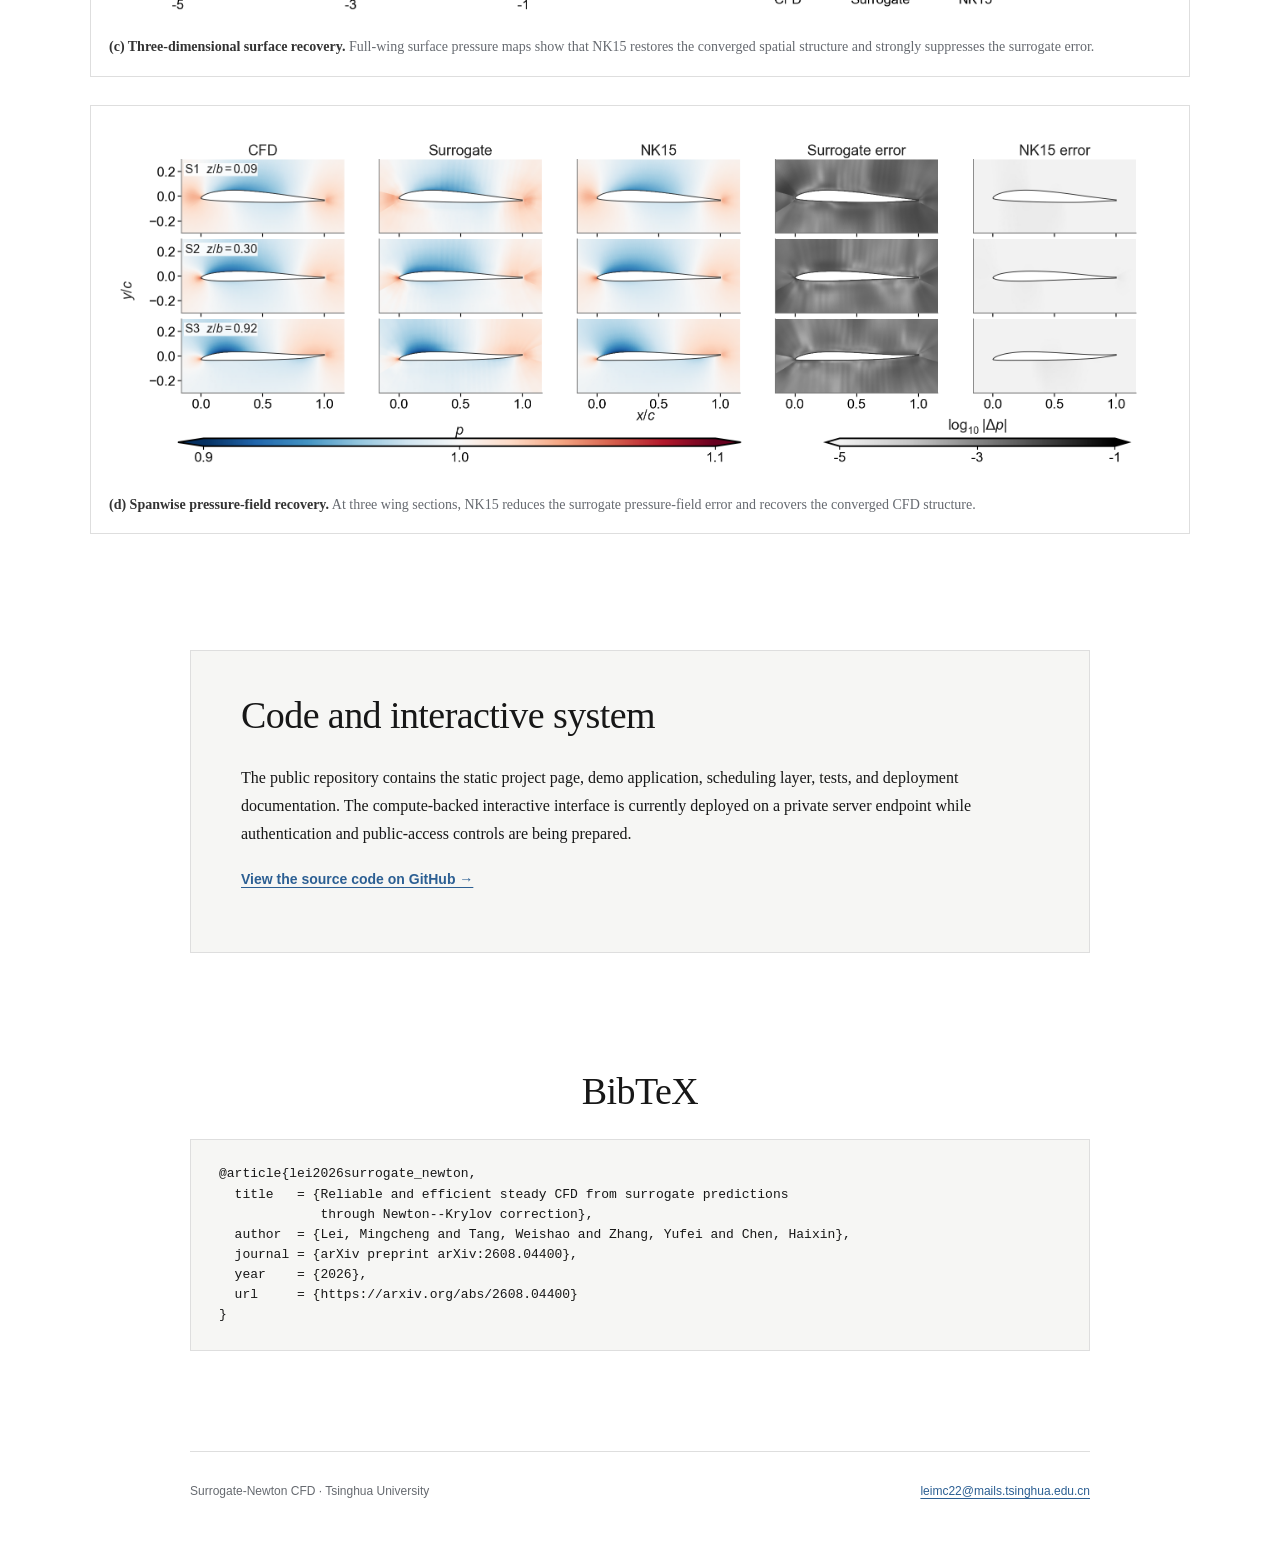
==== commit a8cc0017: "Add model resource link" ====
--- a/index.html
+++ b/index.html
@@ -32,6 +32,7 @@
         <nav class="resource-links" aria-label="Project resources">
           <a href="https://arxiv.org/abs/2608.04400" rel="noreferrer"><span class="button-icon" aria-hidden="true">▤</span>Paper</a>
           <a href="https://github.com/LeiMingcheng/surrogate-newton-cfd" rel="noreferrer"><span class="button-icon code-icon" aria-hidden="true">&lt;/&gt;</span>Code</a>
+          <a href="https://huggingface.co/xzztj/surrogate-newton-cfd-fsb-dit-airfoil" rel="noreferrer"><span class="button-icon" aria-hidden="true">◈</span>Model</a>
           <a href="#bibtex"><span class="button-icon" aria-hidden="true">❝</span>BibTeX</a>
           <a href="#availability"><span class="button-icon" aria-hidden="true">▷</span>Interactive</a>
         </nav>
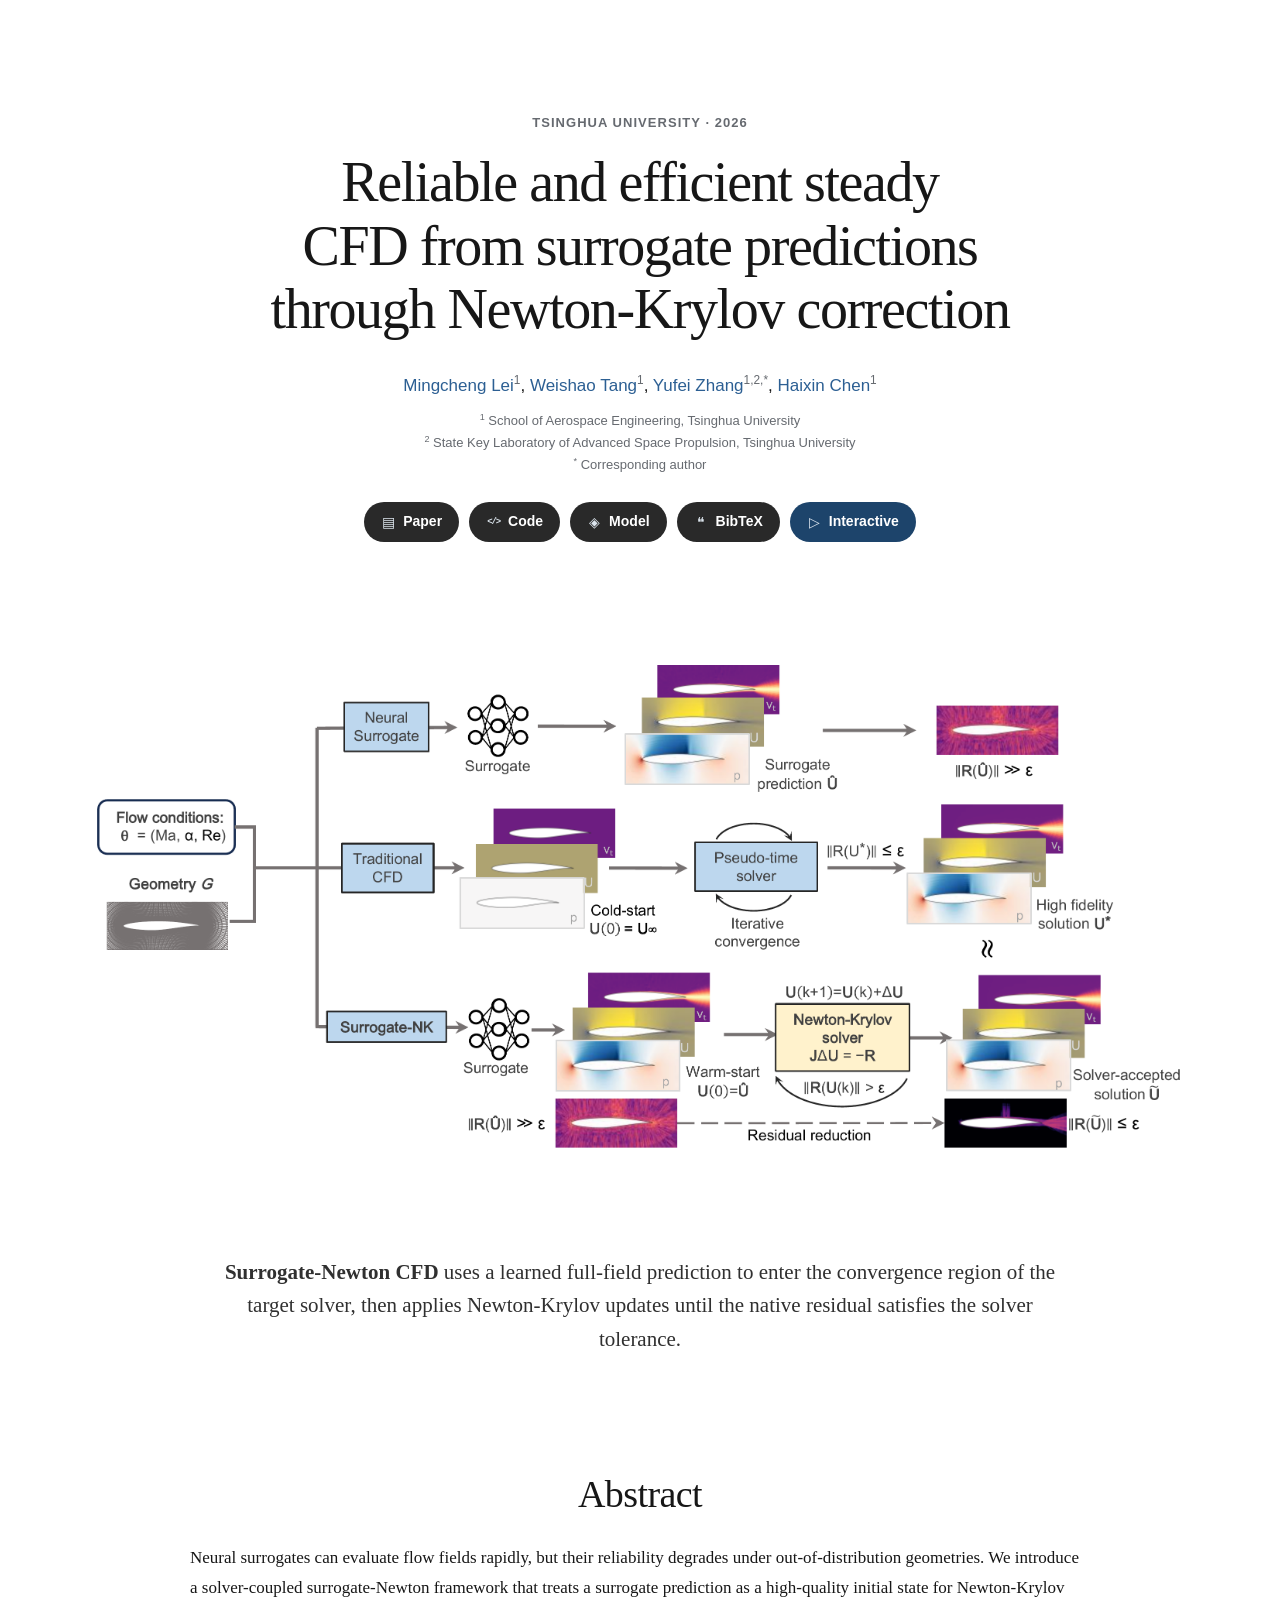
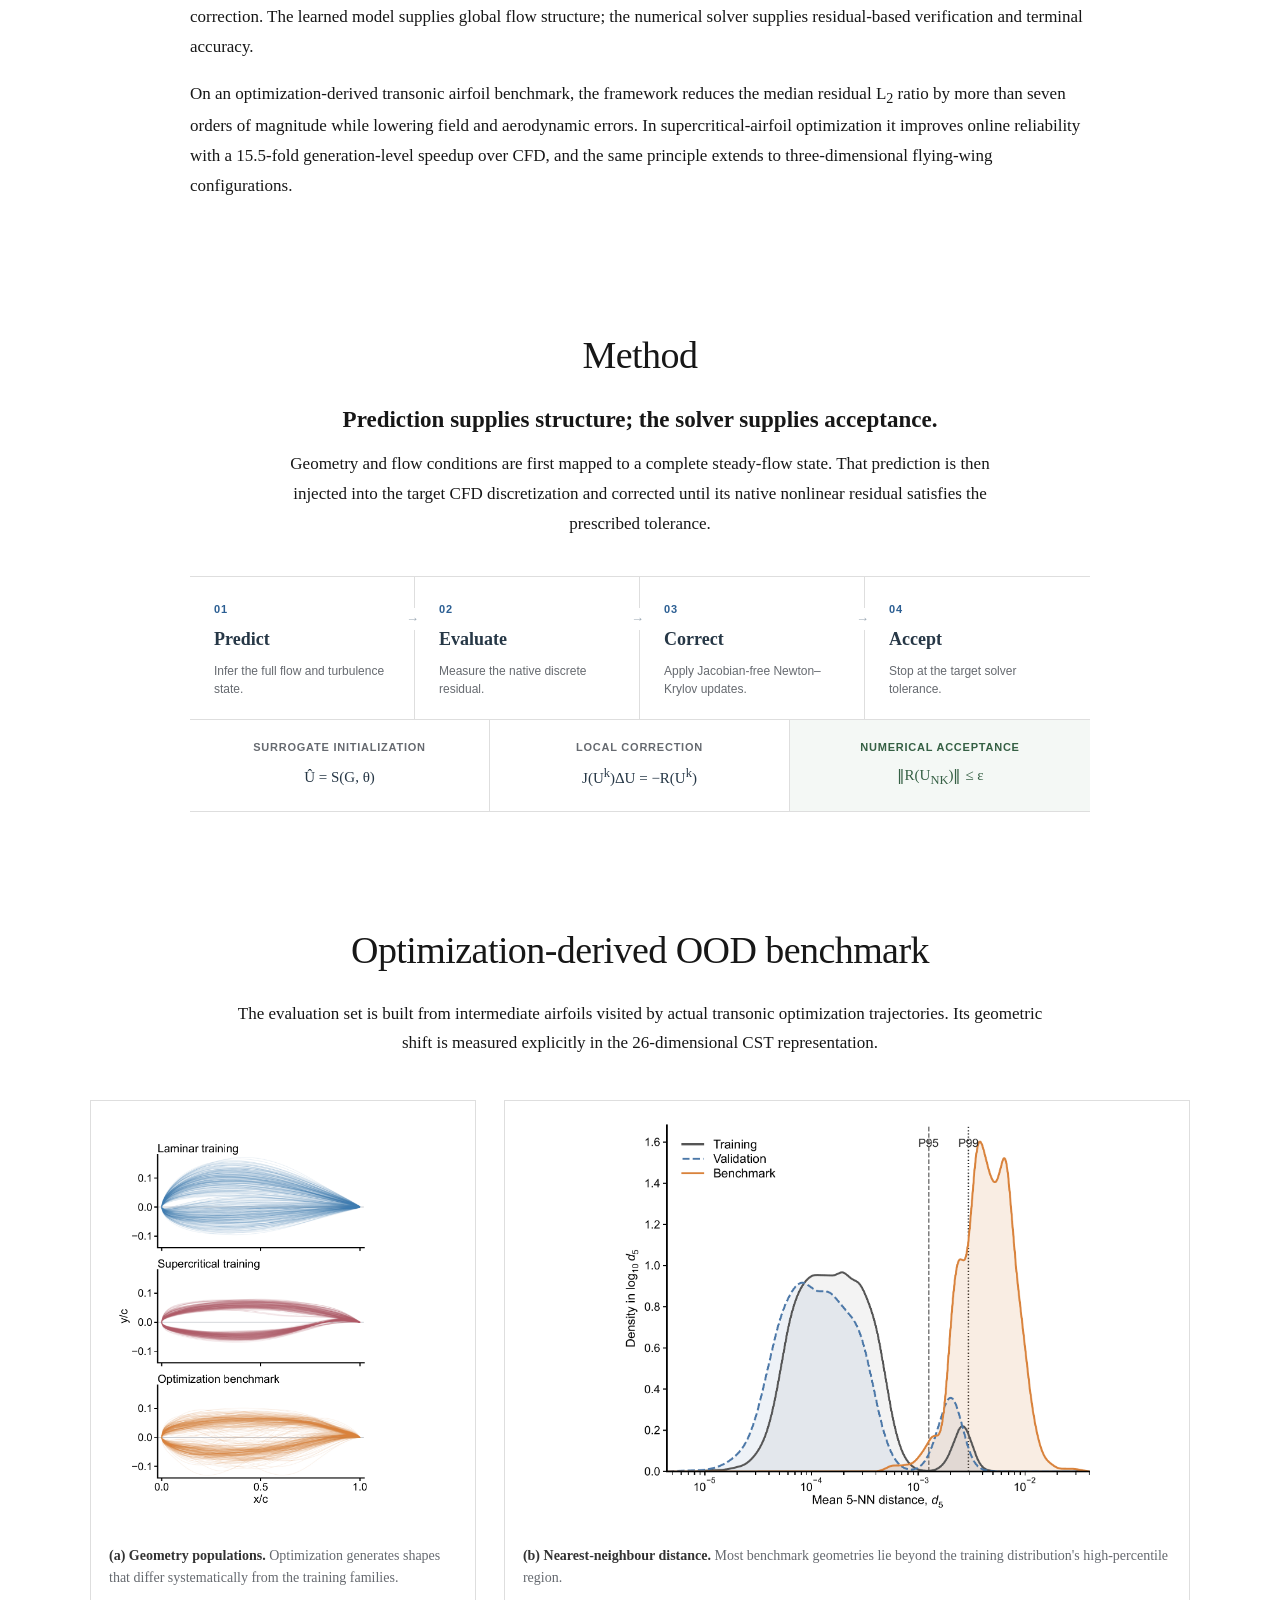
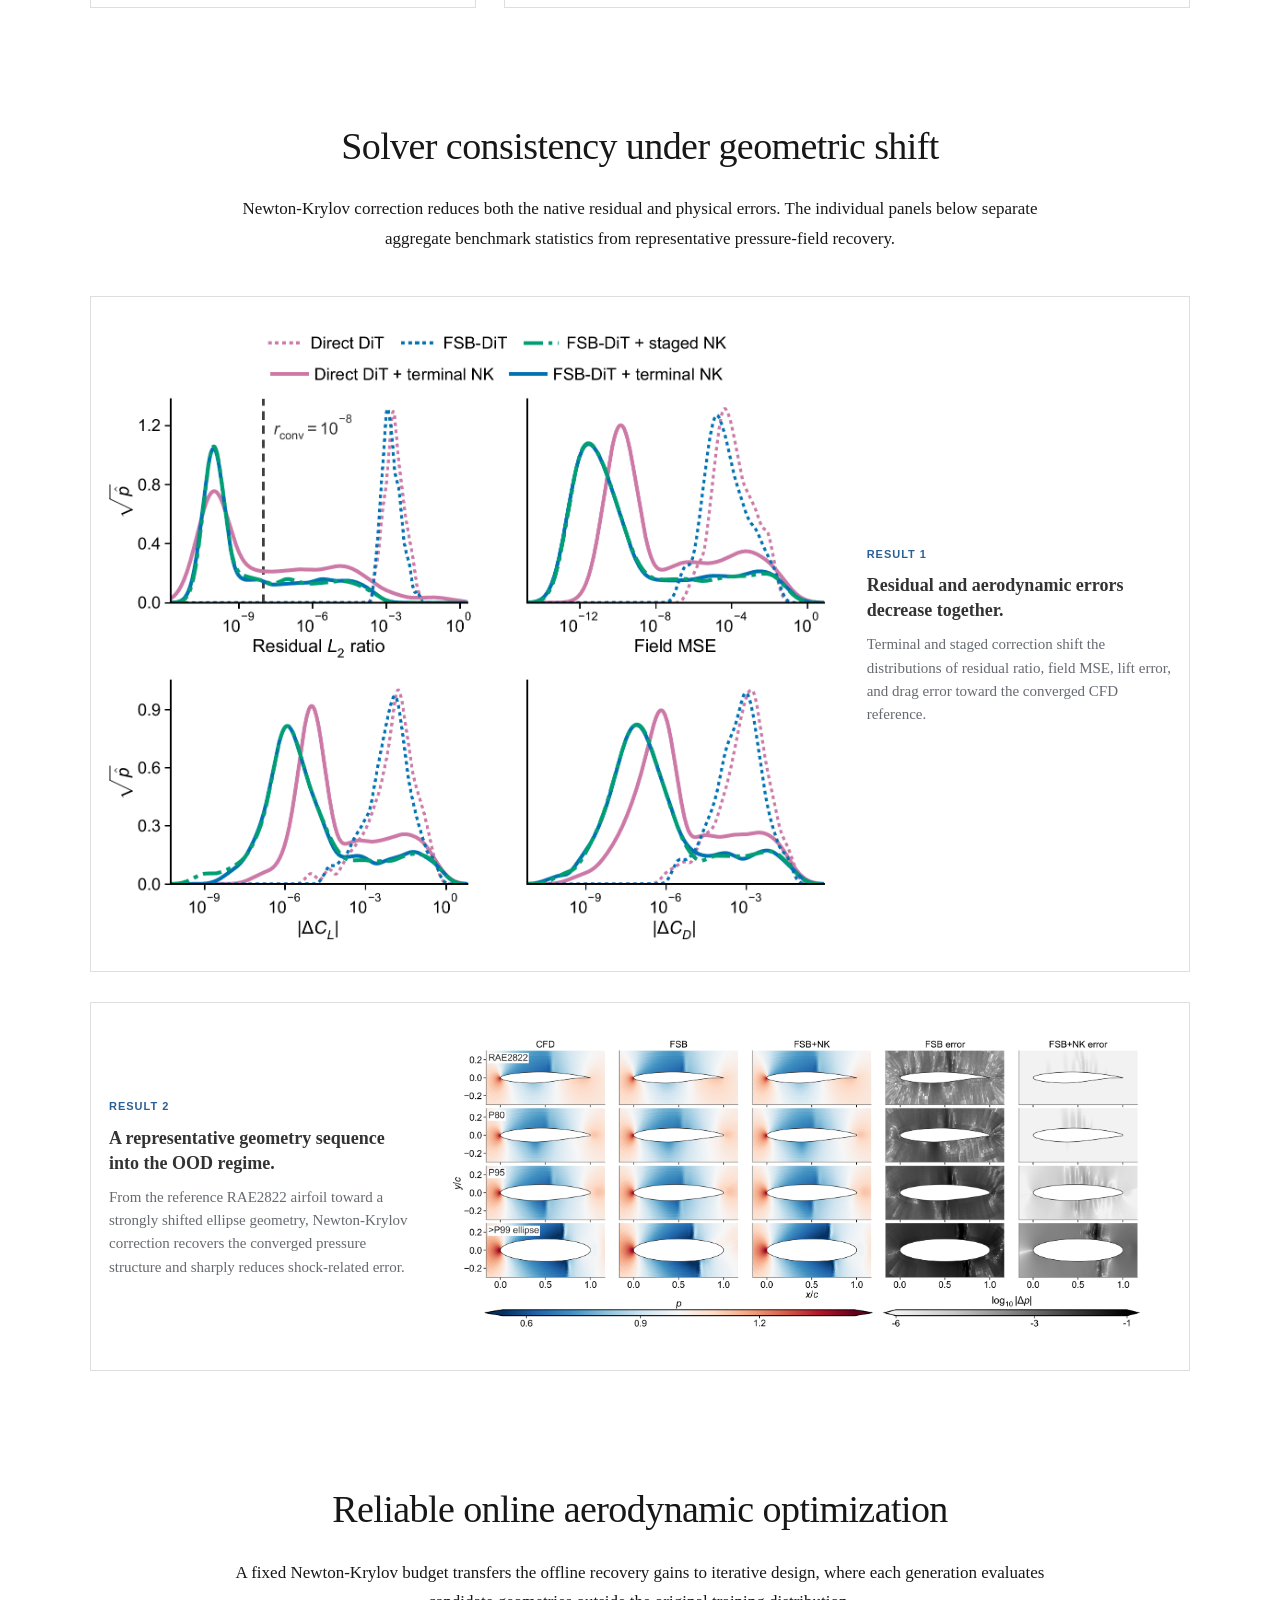
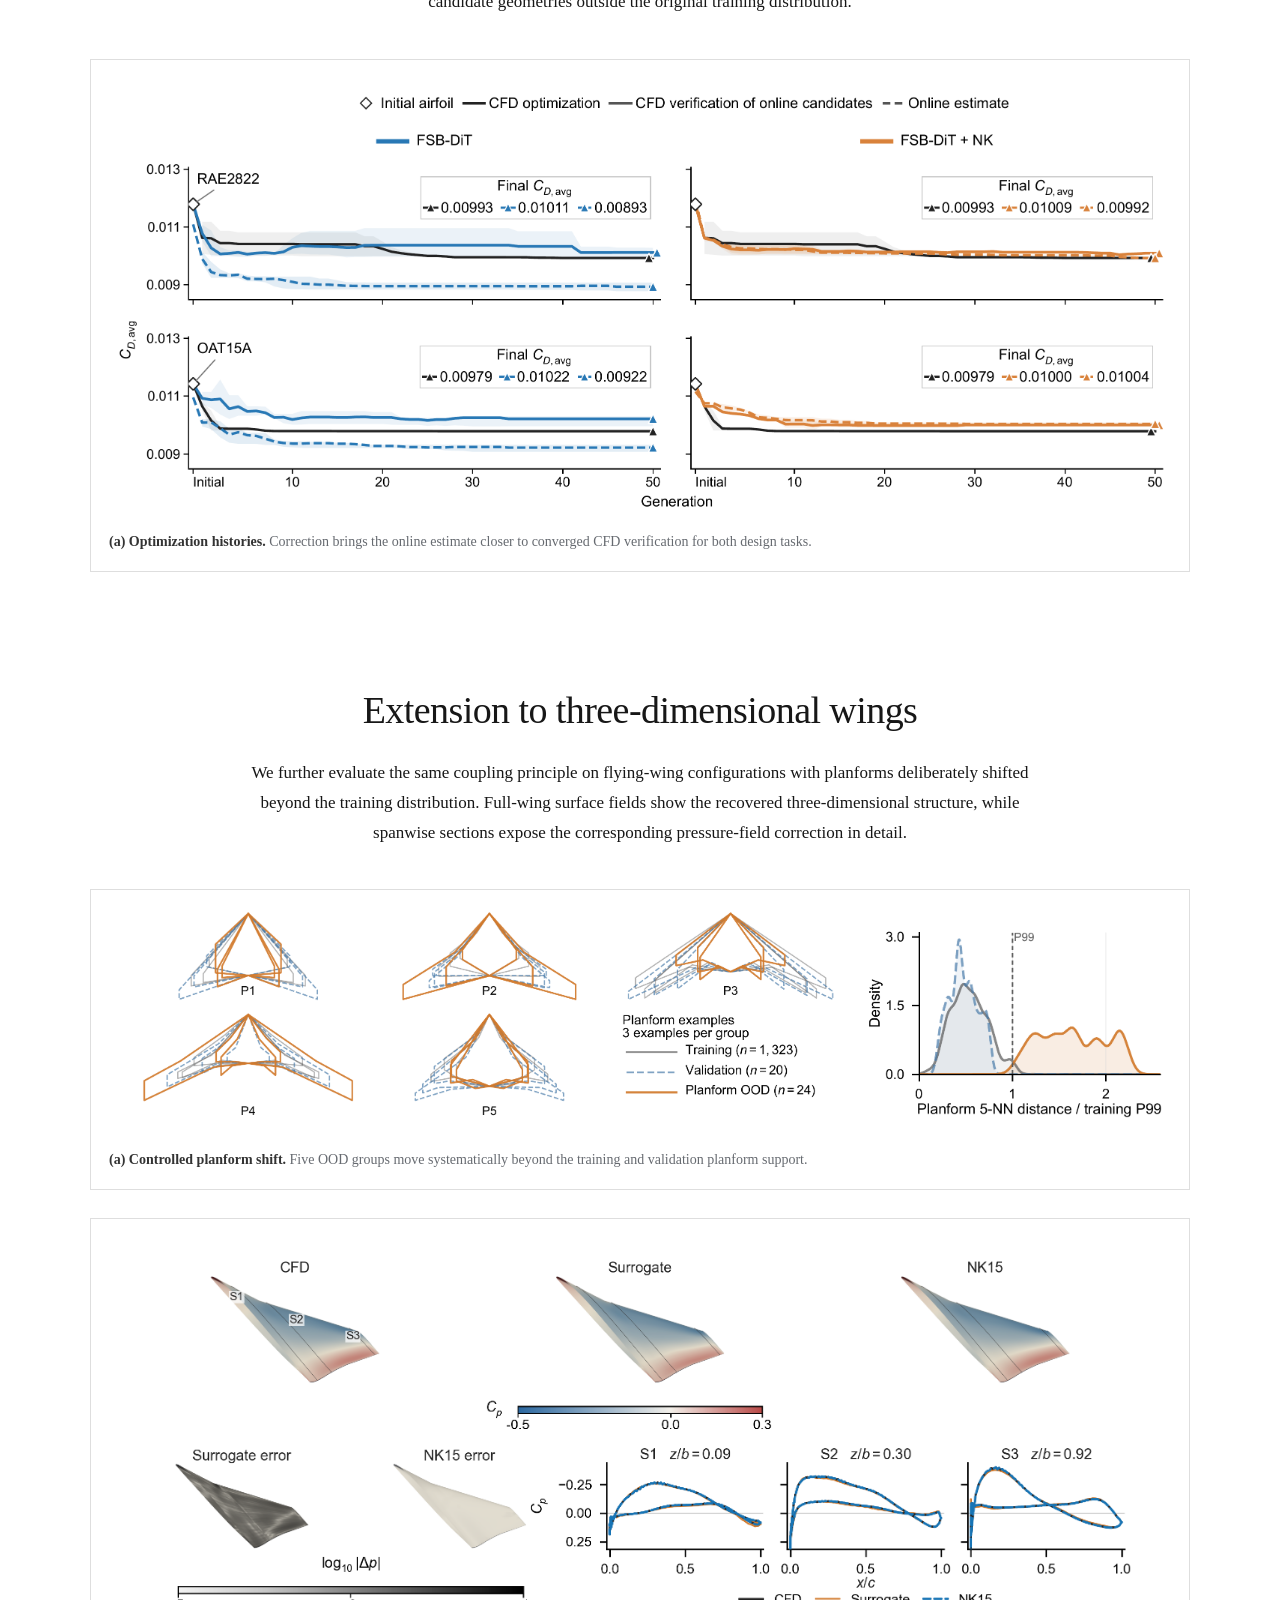
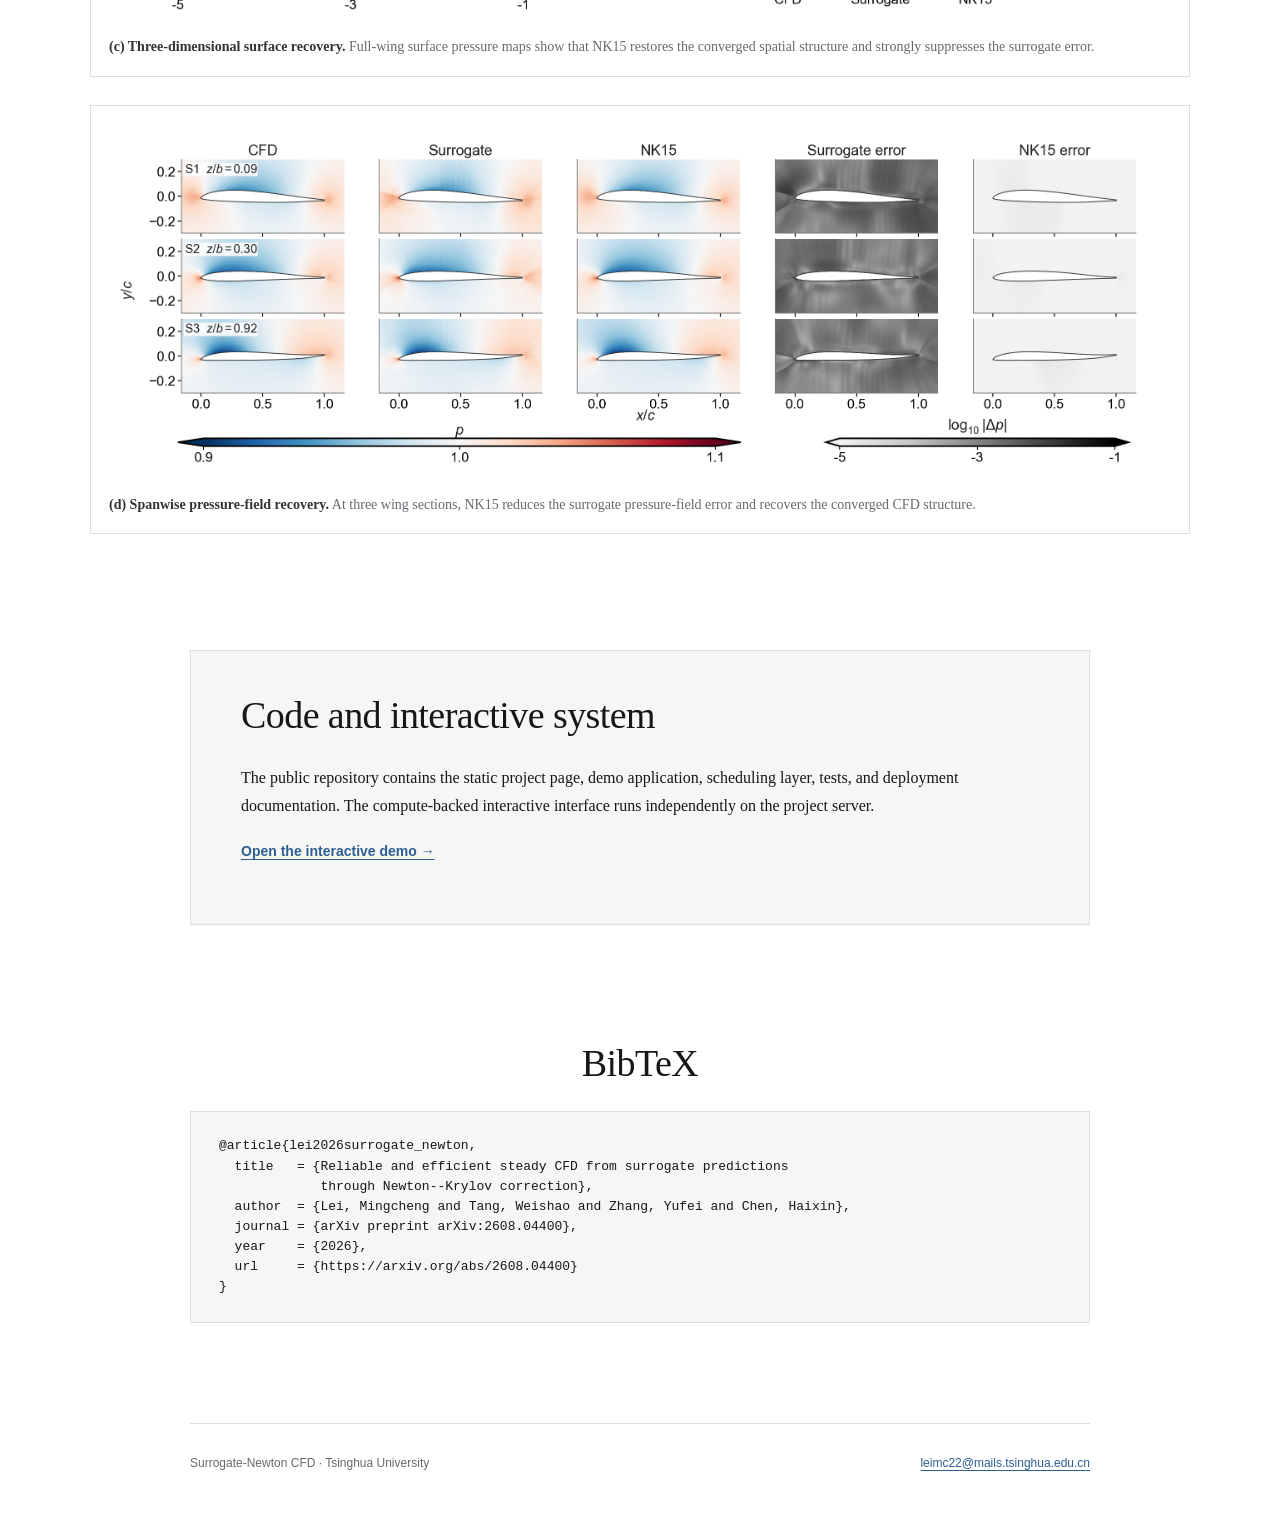
==== commit 378862b6: "Link project page to interactive server" ====
--- a/index.html
+++ b/index.html
@@ -34,7 +34,7 @@
           <a href="https://github.com/LeiMingcheng/surrogate-newton-cfd" rel="noreferrer"><span class="button-icon code-icon" aria-hidden="true">&lt;/&gt;</span>Code</a>
           <a href="https://huggingface.co/xzztj/surrogate-newton-cfd-fsb-dit-airfoil" rel="noreferrer"><span class="button-icon" aria-hidden="true">◈</span>Model</a>
           <a href="#bibtex"><span class="button-icon" aria-hidden="true">❝</span>BibTeX</a>
-          <a href="#availability"><span class="button-icon" aria-hidden="true">▷</span>Interactive</a>
+          <a href="http://36.103.234.95:8888/demo" rel="noreferrer"><span class="button-icon" aria-hidden="true">▷</span>Interactive</a>
         </nav>
       </header>
 
@@ -171,9 +171,9 @@
       <section class="paper-section page-width availability" id="availability">
         <h2>Code and interactive system</h2>
         <p>
-          The public repository contains the static project page, demo application, scheduling layer, tests, and deployment documentation. The compute-backed interactive interface is currently deployed on a private server endpoint while authentication and public-access controls are being prepared.
+          The public repository contains the static project page, demo application, scheduling layer, tests, and deployment documentation. The compute-backed interactive interface runs independently on the project server.
         </p>
-        <p><a class="text-link" href="https://github.com/LeiMingcheng/surrogate-newton-cfd" rel="noreferrer">View the source code on GitHub →</a></p>
+        <p><a class="text-link" href="http://36.103.234.95:8888/demo" rel="noreferrer">Open the interactive demo →</a></p>
       </section>
 
       <section class="paper-section page-width" id="bibtex">
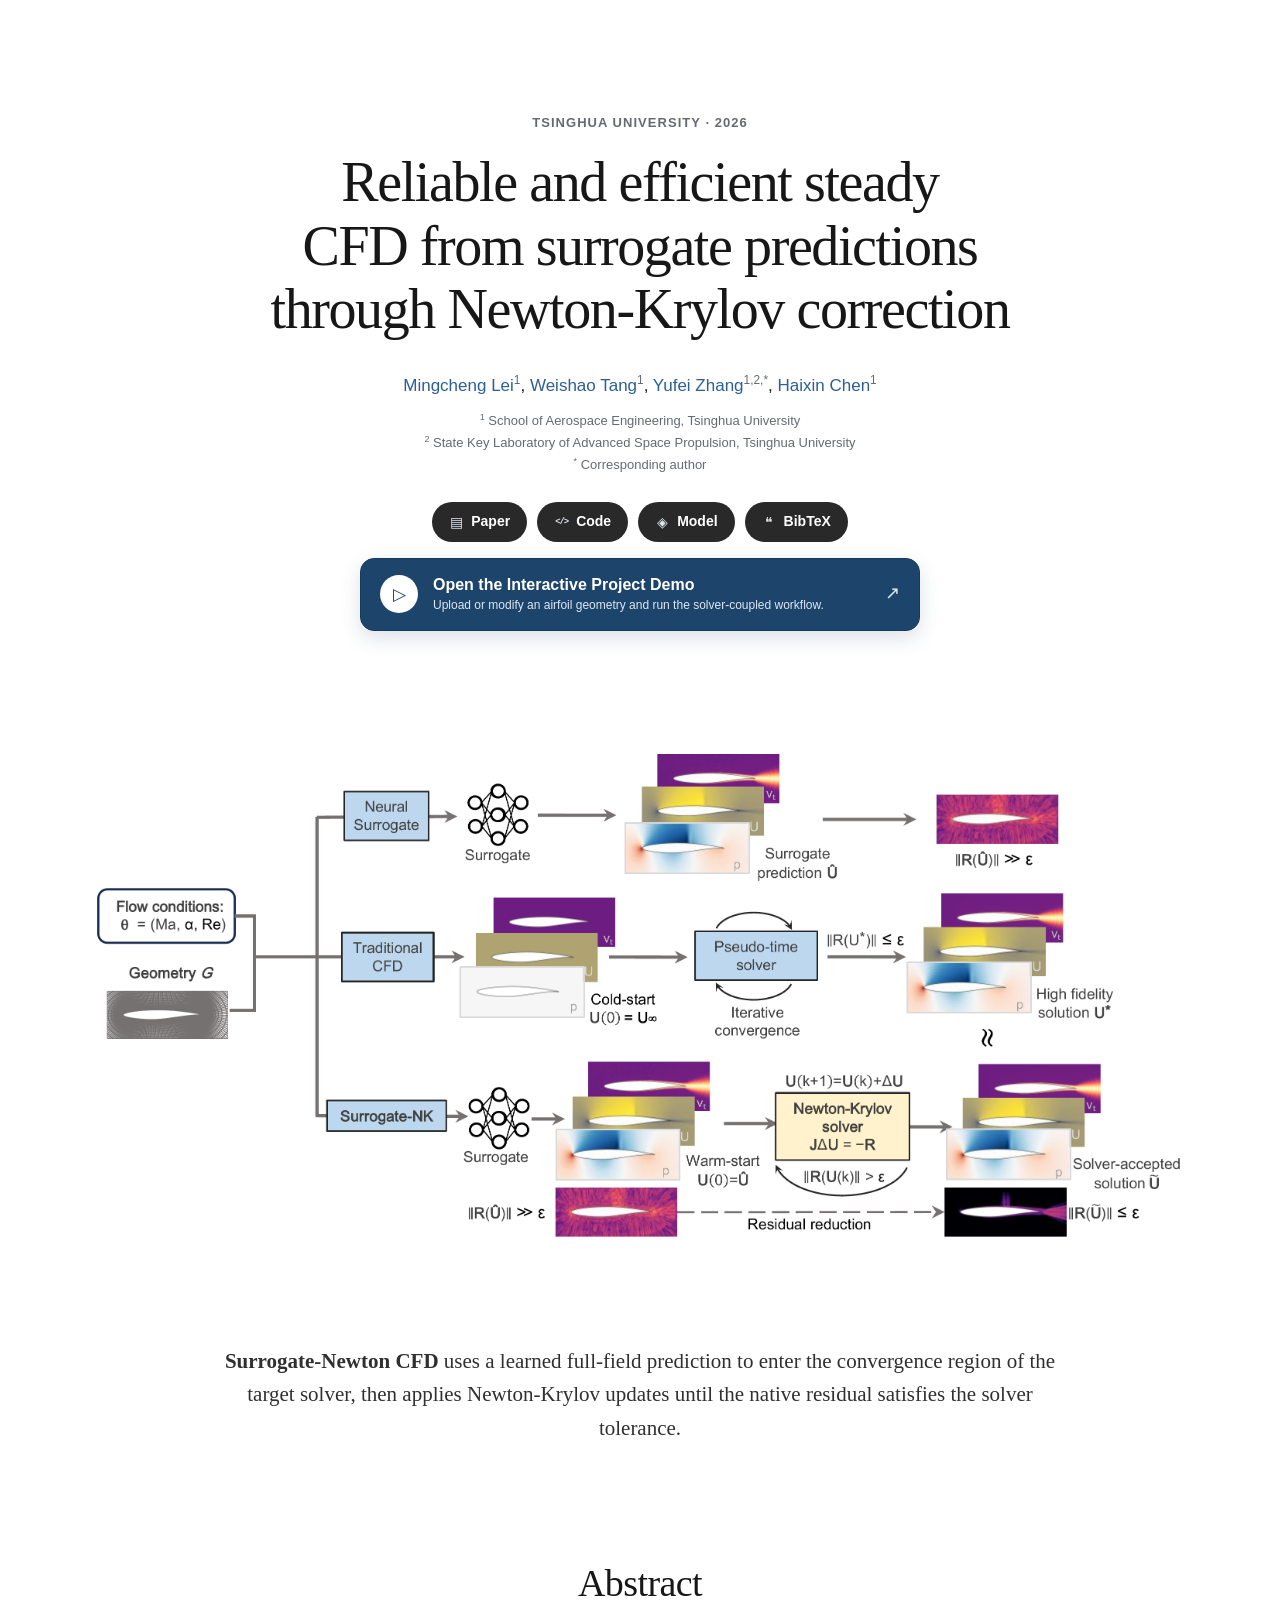
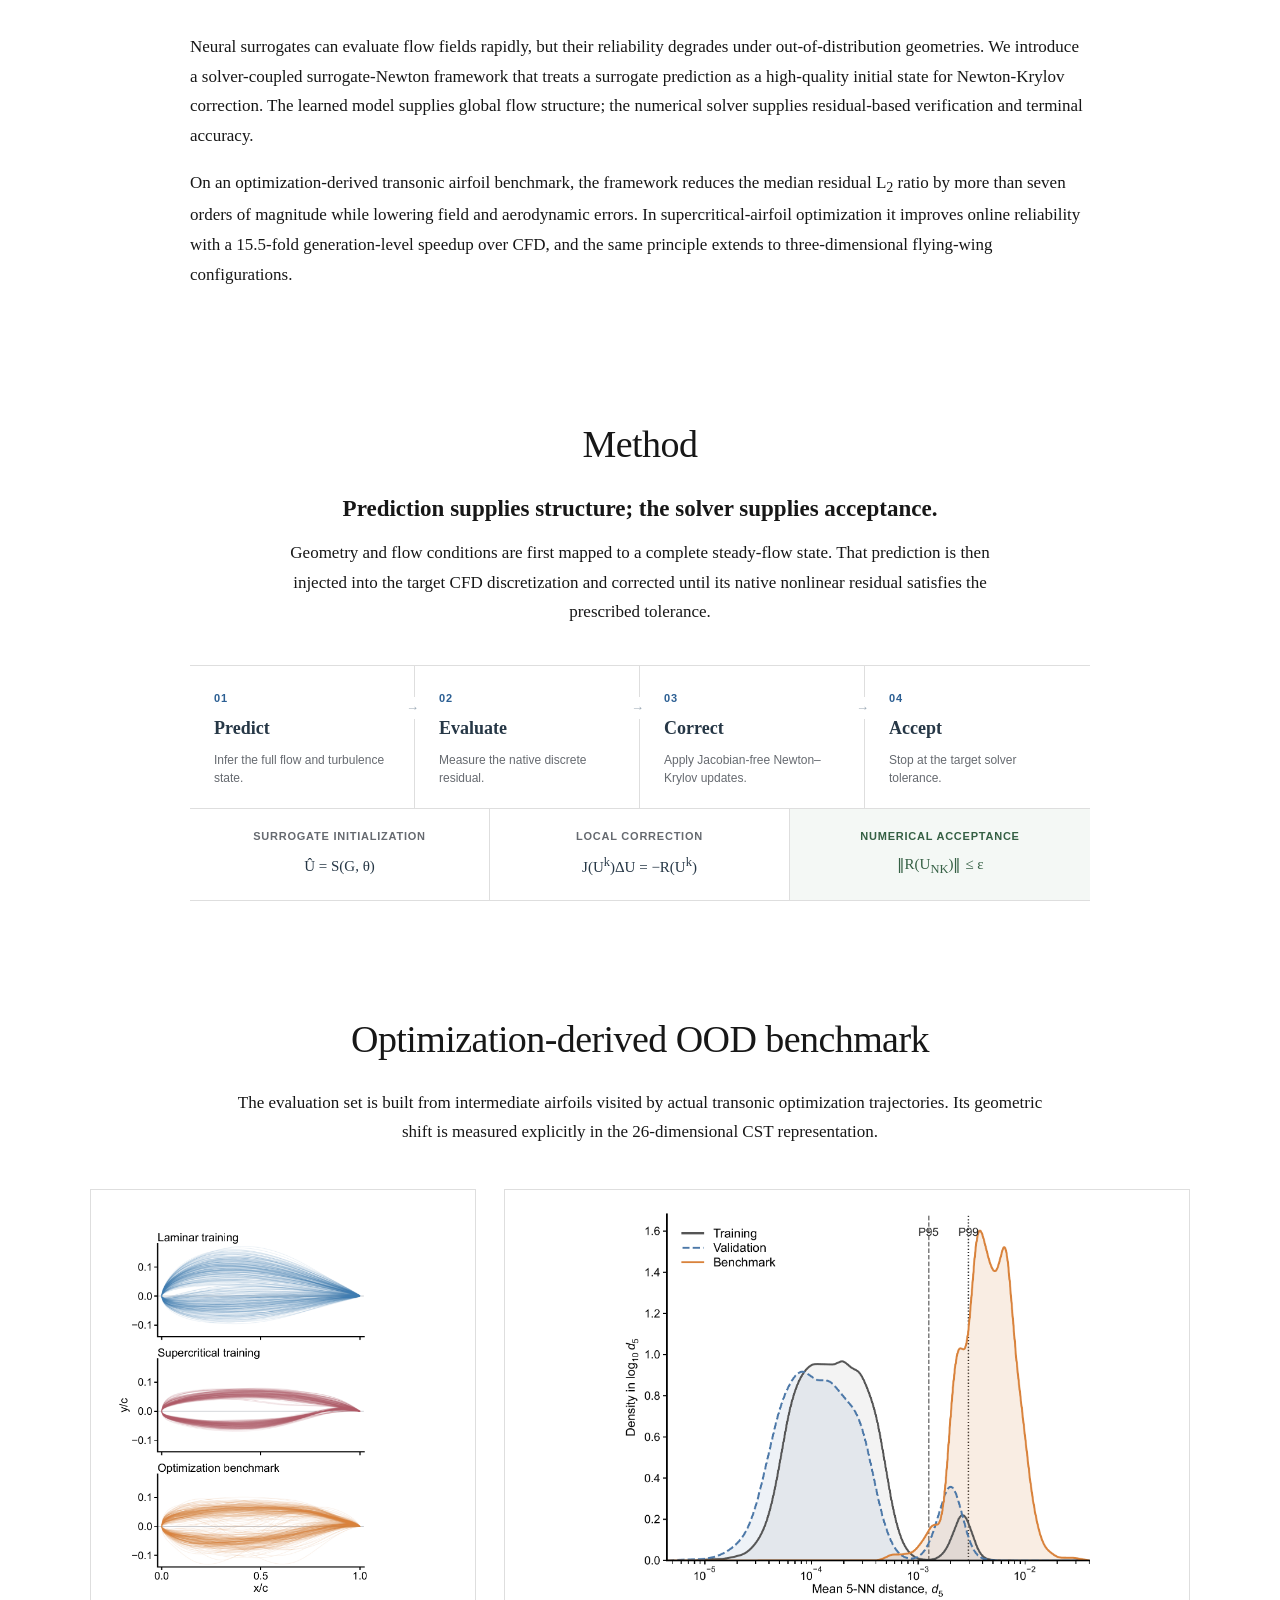
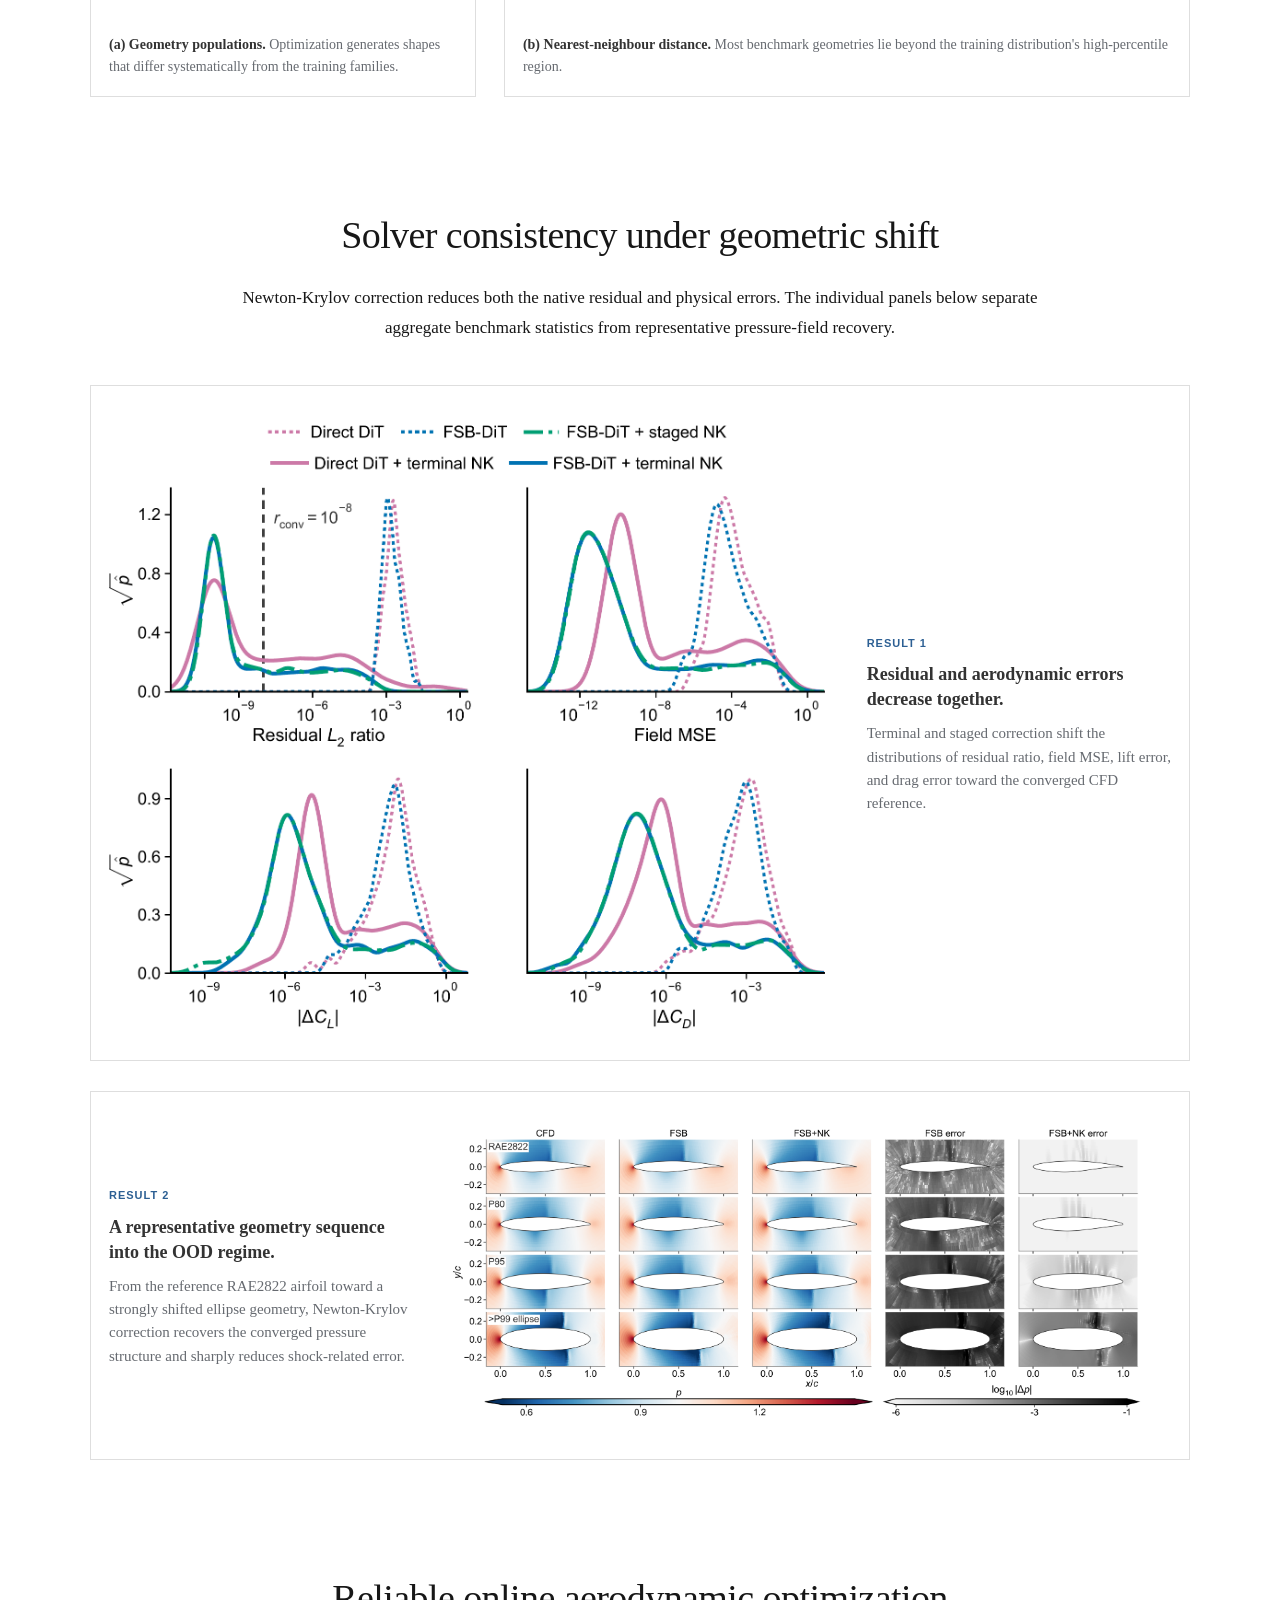
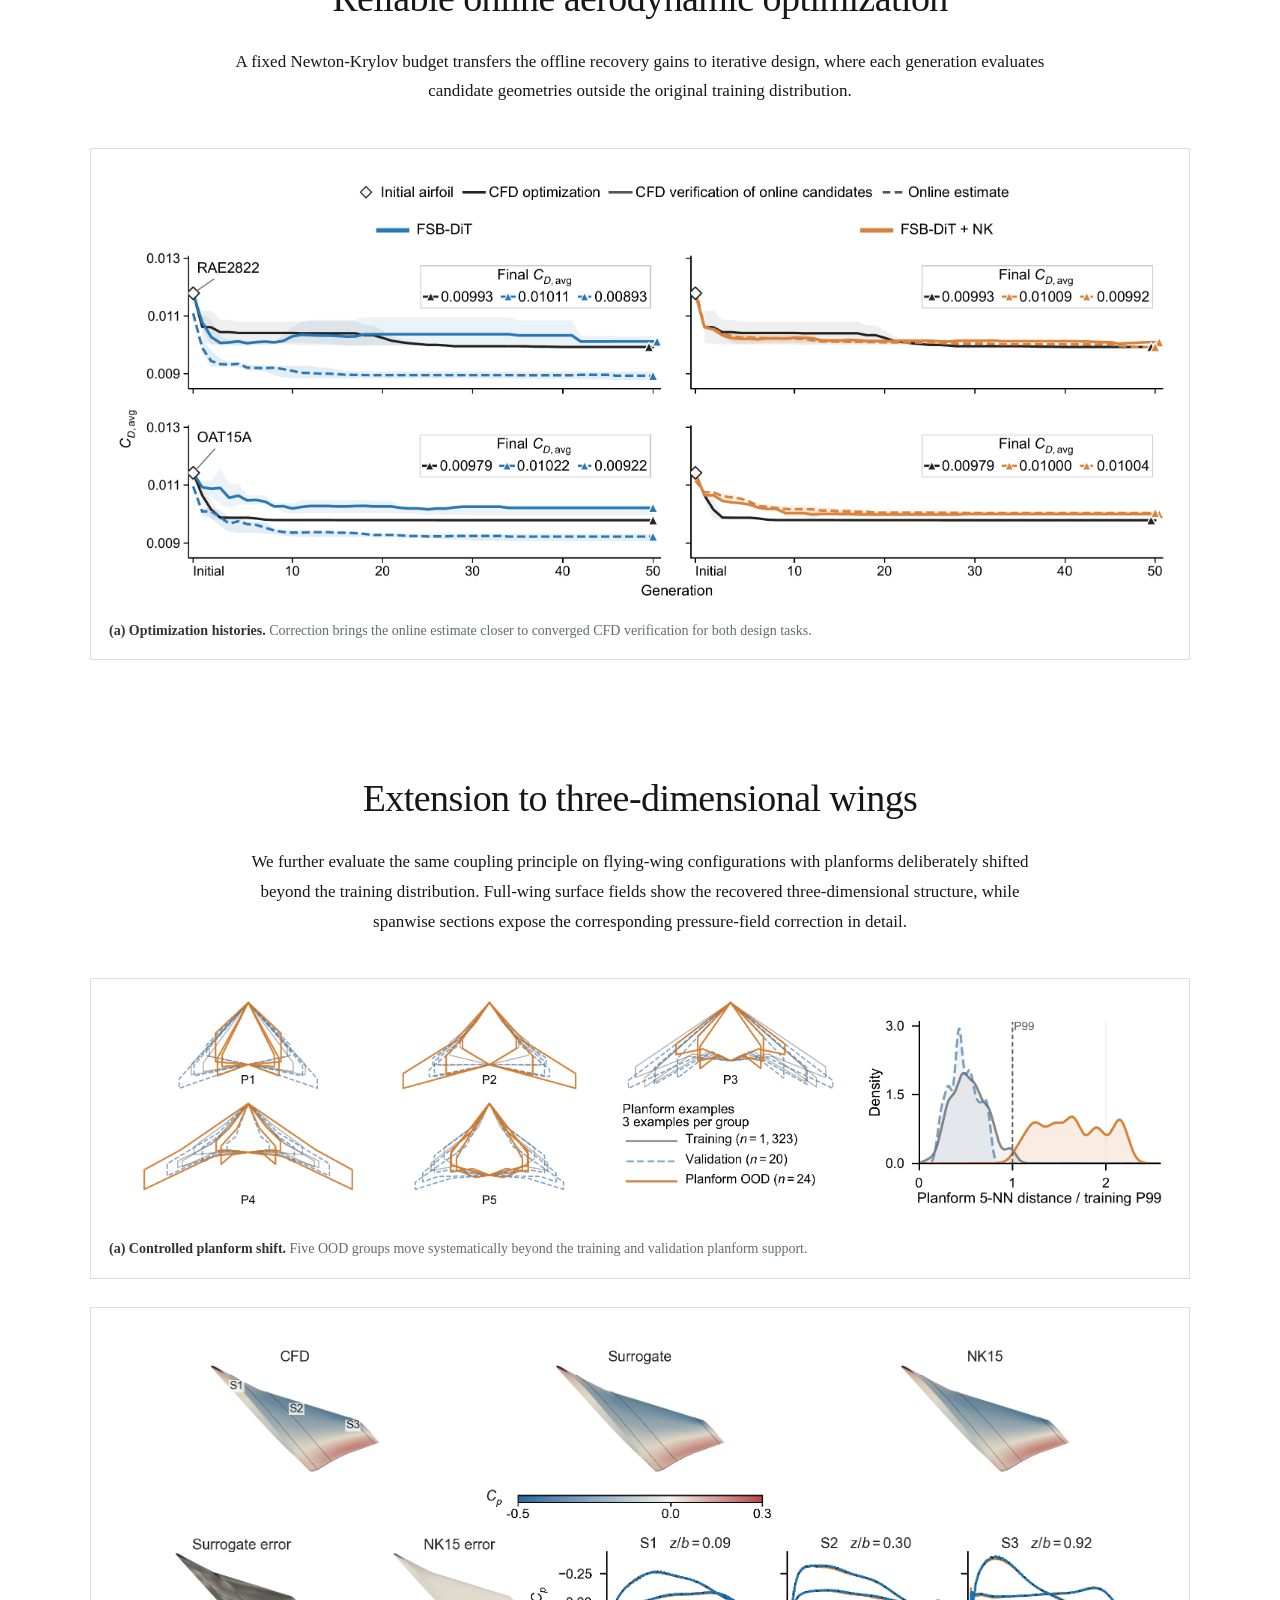
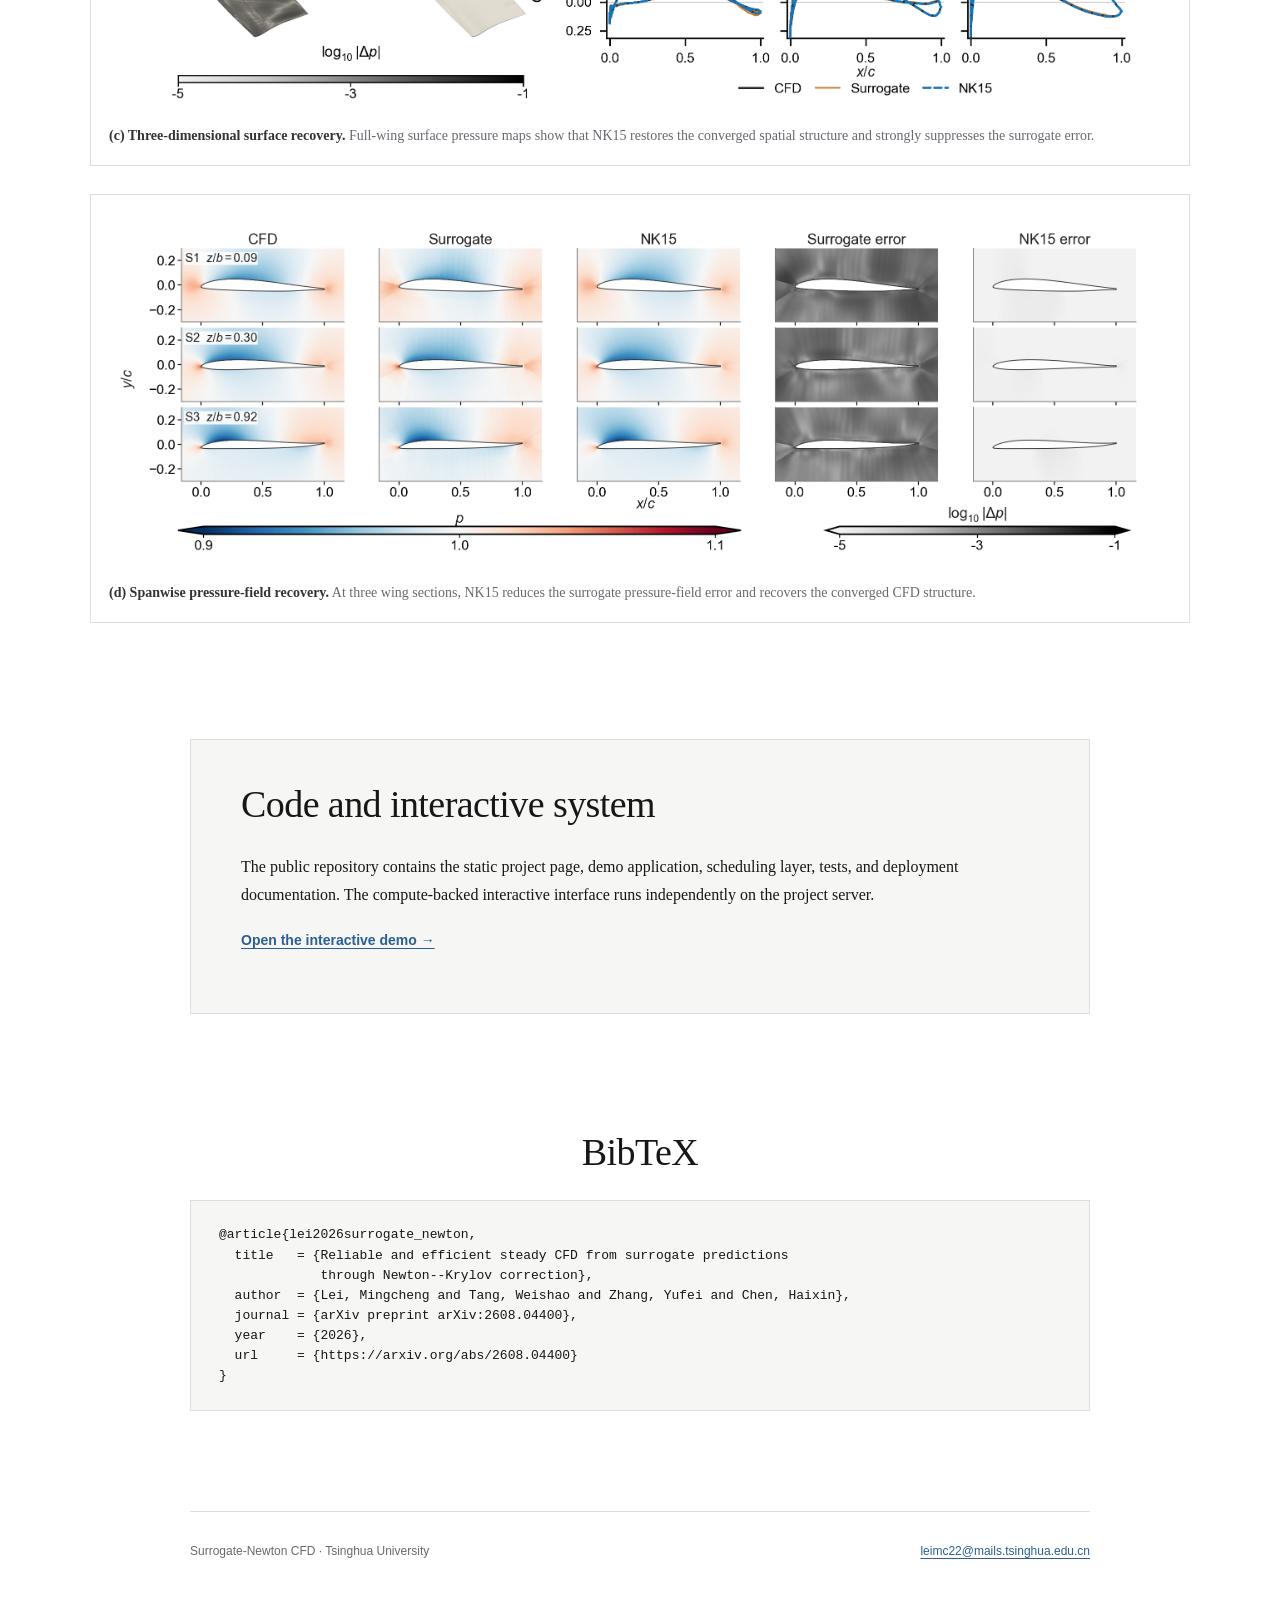
==== commit 974441f2: "Promote interactive project demo link" ====
--- a/index.html
+++ b/index.html
@@ -7,7 +7,7 @@
     <meta name="theme-color" content="#ffffff">
     <title>Surrogate-Newton CFD</title>
     <link rel="icon" href="data:,">
-    <link rel="stylesheet" href="./styles.css?v=20260812-method2">
+    <link rel="stylesheet" href="./styles.css?v=20260812-interactive1">
   </head>
   <body>
     <a class="skip-link" href="#main-content">Skip to content</a>
@@ -32,14 +32,21 @@
         <nav class="resource-links" aria-label="Project resources">
           <a href="https://arxiv.org/abs/2608.04400" rel="noreferrer"><span class="button-icon" aria-hidden="true">▤</span>Paper</a>
           <a href="https://github.com/LeiMingcheng/surrogate-newton-cfd" rel="noreferrer"><span class="button-icon code-icon" aria-hidden="true">&lt;/&gt;</span>Code</a>
-          <a href="https://huggingface.co/xzztj/surrogate-newton-cfd-fsb-dit-airfoil" rel="noreferrer"><span class="button-icon" aria-hidden="true">◈</span>Model</a>
+          <a href="https://huggingface.co/xzztj/surrogate-newton-cfd-fsb-dit-airfoil-inference" rel="noreferrer"><span class="button-icon" aria-hidden="true">◈</span>Model</a>
           <a href="#bibtex"><span class="button-icon" aria-hidden="true">❝</span>BibTeX</a>
-          <a href="http://36.103.234.95:8888/demo" rel="noreferrer"><span class="button-icon" aria-hidden="true">▷</span>Interactive</a>
         </nav>
+        <a class="interactive-project-link" href="http://36.103.234.95:8888/demo" rel="noreferrer">
+          <span class="interactive-project-icon" aria-hidden="true">▷</span>
+          <span class="interactive-project-copy">
+            <strong>Open the Interactive Project Demo</strong>
+            <small>Upload or modify an airfoil geometry and run the solver-coupled workflow.</small>
+          </span>
+          <span class="interactive-project-arrow" aria-hidden="true">↗</span>
+        </a>
       </header>
 
       <section class="teaser page-wide" aria-labelledby="teaser-caption">
-        <a class="figure-image-link" href="./assets/figure-sources/fig1_workflow.pdf" aria-label="Open the workflow figure as a PDF">
+        <a class="figure-image-link" href="./assets/figures/fig1_workflow.png" aria-label="Open the full-resolution workflow figure as a PNG">
           <img src="./assets/figures/fig1_workflow.png" alt="Comparison of standalone surrogate prediction, conventional cold-start CFD, and solver-coupled Surrogate-Newton CFD">
         </a>
         <p id="teaser-caption" class="lead-caption">
@@ -90,11 +97,11 @@
 
         <div class="figure-grid benchmark-grid">
           <figure class="figure-panel panel-tall">
-            <a class="figure-image-link" href="./assets/figure-sources/fig2_a_dataset_geometries.pdf" aria-label="Open Figure 2a as a PDF"><img src="./assets/figures/fig2_a_dataset_geometries.png" alt="Laminar training, supercritical training, and optimization benchmark airfoil populations" loading="lazy"></a>
+            <a class="figure-image-link" href="./assets/figures/fig2_a_dataset_geometries.png" aria-label="Open the full-resolution Figure 2a PNG"><img src="./assets/figures/fig2_a_dataset_geometries.png" alt="Laminar training, supercritical training, and optimization benchmark airfoil populations" loading="lazy"></a>
             <figcaption><strong>(a) Geometry populations.</strong> Optimization generates shapes that differ systematically from the training families.</figcaption>
           </figure>
           <figure class="figure-panel">
-            <a class="figure-image-link" href="./assets/figure-sources/fig2_b_geometry_ood_score_distribution.pdf" aria-label="Open Figure 2b as a PDF"><img src="./assets/figures/fig2_b_geometry_ood_score_distribution.png" alt="Nearest-neighbour distance distributions for training, validation, and benchmark geometries" loading="lazy"></a>
+            <a class="figure-image-link" href="./assets/figures/fig2_b_geometry_ood_score_distribution.png" aria-label="Open the full-resolution Figure 2b PNG"><img src="./assets/figures/fig2_b_geometry_ood_score_distribution.png" alt="Nearest-neighbour distance distributions for training, validation, and benchmark geometries" loading="lazy"></a>
             <figcaption><strong>(b) Nearest-neighbour distance.</strong> Most benchmark geometries lie beyond the training distribution's high-percentile region.</figcaption>
           </figure>
         </div>
@@ -110,7 +117,7 @@
 
         <div class="results-stack">
           <figure class="figure-panel result-row">
-            <div class="result-image"><a class="figure-image-link" href="./assets/figure-sources/fig3_a_recovery_comparison.pdf" aria-label="Open Figure 3a as a PDF"><img src="./assets/figures/fig3_a_recovery_comparison.png" alt="Residual, field, lift, and drag error distributions before and after correction" loading="lazy"></a></div>
+            <div class="result-image"><a class="figure-image-link" href="./assets/figures/fig3_a_recovery_comparison.png" aria-label="Open the full-resolution Figure 3a PNG"><img src="./assets/figures/fig3_a_recovery_comparison.png" alt="Residual, field, lift, and drag error distributions before and after correction" loading="lazy"></a></div>
             <figcaption>
               <span class="figure-number">Result 1</span>
               <strong>Residual and aerodynamic errors decrease together.</strong>
@@ -139,7 +146,7 @@
 
         <div class="figure-grid optimization-grid">
           <figure class="figure-panel">
-            <a class="figure-image-link" href="./assets/figure-sources/fig5_a_optimization_curves_2x2_nk.pdf" aria-label="Open Figure 5a as a PDF"><img src="./assets/figures/fig5_a_optimization_curves_2x2_nk.png" alt="Optimization trajectories for RAE2822 and OAT15A with surrogate-only and surrogate-Newton evaluation" loading="lazy"></a>
+            <a class="figure-image-link" href="./assets/figures/fig5_a_optimization_curves_2x2_nk.png" aria-label="Open the full-resolution Figure 5a PNG"><img src="./assets/figures/fig5_a_optimization_curves_2x2_nk.png" alt="Optimization trajectories for RAE2822 and OAT15A with surrogate-only and surrogate-Newton evaluation" loading="lazy"></a>
             <figcaption><strong>(a) Optimization histories.</strong> Correction brings the online estimate closer to converged CFD verification for both design tasks.</figcaption>
           </figure>
         </div>
@@ -154,15 +161,15 @@
         </div>
         <div class="three-dimensional-grid">
           <figure class="figure-panel">
-            <a class="figure-image-link" href="./assets/figure-sources/fig6_a_geometry_ood.pdf" aria-label="Open Figure 6a as a PDF"><img src="./assets/figures/fig6_a_geometry_ood.png" alt="Training, validation, and out-of-distribution flying-wing planform examples and distance distributions" loading="lazy"></a>
+            <a class="figure-image-link" href="./assets/figures/fig6_a_geometry_ood.png" aria-label="Open the full-resolution Figure 6a PNG"><img src="./assets/figures/fig6_a_geometry_ood.png" alt="Training, validation, and out-of-distribution flying-wing planform examples and distance distributions" loading="lazy"></a>
             <figcaption><strong>(a) Controlled planform shift.</strong> Five OOD groups move systematically beyond the training and validation planform support.</figcaption>
           </figure>
           <figure class="figure-panel">
-            <a class="figure-image-link" href="./assets/figure-sources/fig6_c_surface_cp_recovery.pdf" aria-label="Open Figure 6c as a PDF"><img src="./assets/figures/fig6_c_surface_cp_recovery.png" alt="Full flying-wing surface pressure comparison and errors for CFD, surrogate prediction, and Newton-Krylov correction" loading="lazy"></a>
+            <a class="figure-image-link" href="./assets/figures/fig6_c_surface_cp_recovery.png" aria-label="Open the full-resolution Figure 6c PNG"><img src="./assets/figures/fig6_c_surface_cp_recovery.png" alt="Full flying-wing surface pressure comparison and errors for CFD, surrogate prediction, and Newton-Krylov correction" loading="lazy"></a>
             <figcaption><strong>(c) Three-dimensional surface recovery.</strong> Full-wing surface pressure maps show that NK15 restores the converged spatial structure and strongly suppresses the surrogate error.</figcaption>
           </figure>
           <figure class="figure-panel">
-            <a class="figure-image-link" href="./assets/figure-sources/fig6_d_pressure_flow_recovery.pdf" aria-label="Open Figure 6d as a PDF"><img src="./assets/figures/fig6_d_pressure_flow_recovery.png" alt="Three flying-wing sectional pressure fields comparing CFD, surrogate prediction, Newton-Krylov correction, and their errors" loading="lazy"></a>
+            <a class="figure-image-link" href="./assets/figures/fig6_d_pressure_flow_recovery.png" aria-label="Open the full-resolution Figure 6d PNG"><img src="./assets/figures/fig6_d_pressure_flow_recovery.png" alt="Three flying-wing sectional pressure fields comparing CFD, surrogate prediction, Newton-Krylov correction, and their errors" loading="lazy"></a>
             <figcaption><strong>(d) Spanwise pressure-field recovery.</strong> At three wing sections, NK15 reduces the surrogate pressure-field error and recovers the converged CFD structure.</figcaption>
           </figure>
         </div>
--- a/styles.css
+++ b/styles.css
@@ -147,10 +147,6 @@
   transition: background 150ms ease, transform 150ms ease;
 }
 
-.resource-links a:last-child {
-  background: var(--accent-dark);
-}
-
 .button-icon {
   display: inline-grid;
   place-items: center;
@@ -170,6 +166,66 @@
 .resource-links a:hover,
 .resource-links a:focus-visible {
   background: var(--accent-dark);
+  outline: none;
+  transform: translateY(-1px);
+}
+
+.interactive-project-link {
+  display: grid;
+  grid-template-columns: auto 1fr auto;
+  align-items: center;
+  gap: 15px;
+  width: min(560px, 100%);
+  margin: 16px auto 0;
+  padding: 15px 19px;
+  border: 1px solid #173a5b;
+  border-radius: 14px;
+  color: #fff;
+  background: var(--accent-dark);
+  box-shadow: 0 7px 20px rgba(29, 68, 107, 0.16);
+  text-align: left;
+  text-decoration: none;
+  transition: background 150ms ease, box-shadow 150ms ease, transform 150ms ease;
+}
+
+.interactive-project-icon {
+  display: grid;
+  place-items: center;
+  width: 38px;
+  height: 38px;
+  border-radius: 50%;
+  color: var(--accent-dark);
+  background: #fff;
+  font-size: 17px;
+  line-height: 1;
+}
+
+.interactive-project-copy {
+  display: grid;
+  gap: 2px;
+}
+
+.interactive-project-copy strong {
+  font-size: 16px;
+  line-height: 1.35;
+}
+
+.interactive-project-copy small {
+  color: #dce8f3;
+  font-size: 12px;
+  line-height: 1.45;
+}
+
+.interactive-project-arrow {
+  color: #dce8f3;
+  font-size: 18px;
+}
+
+.interactive-project-link:hover,
+.interactive-project-link:focus-visible {
+  color: #fff;
+  background: #153653;
+  box-shadow: 0 9px 24px rgba(29, 68, 107, 0.23);
   outline: none;
   transform: translateY(-1px);
 }
@@ -569,6 +625,24 @@
 }
 
 @media (max-width: 520px) {
+  .interactive-project-link {
+    gap: 11px;
+    padding: 13px 15px;
+  }
+
+  .interactive-project-icon {
+    width: 34px;
+    height: 34px;
+  }
+
+  .interactive-project-copy strong {
+    font-size: 15px;
+  }
+
+  .interactive-project-copy small {
+    font-size: 11px;
+  }
+
   .method-intro {
     text-align: left;
   }
@@ -609,7 +683,8 @@
     scroll-behavior: auto;
   }
 
-  .resource-links a {
+  .resource-links a,
+  .interactive-project-link {
     transition: none;
   }
 }
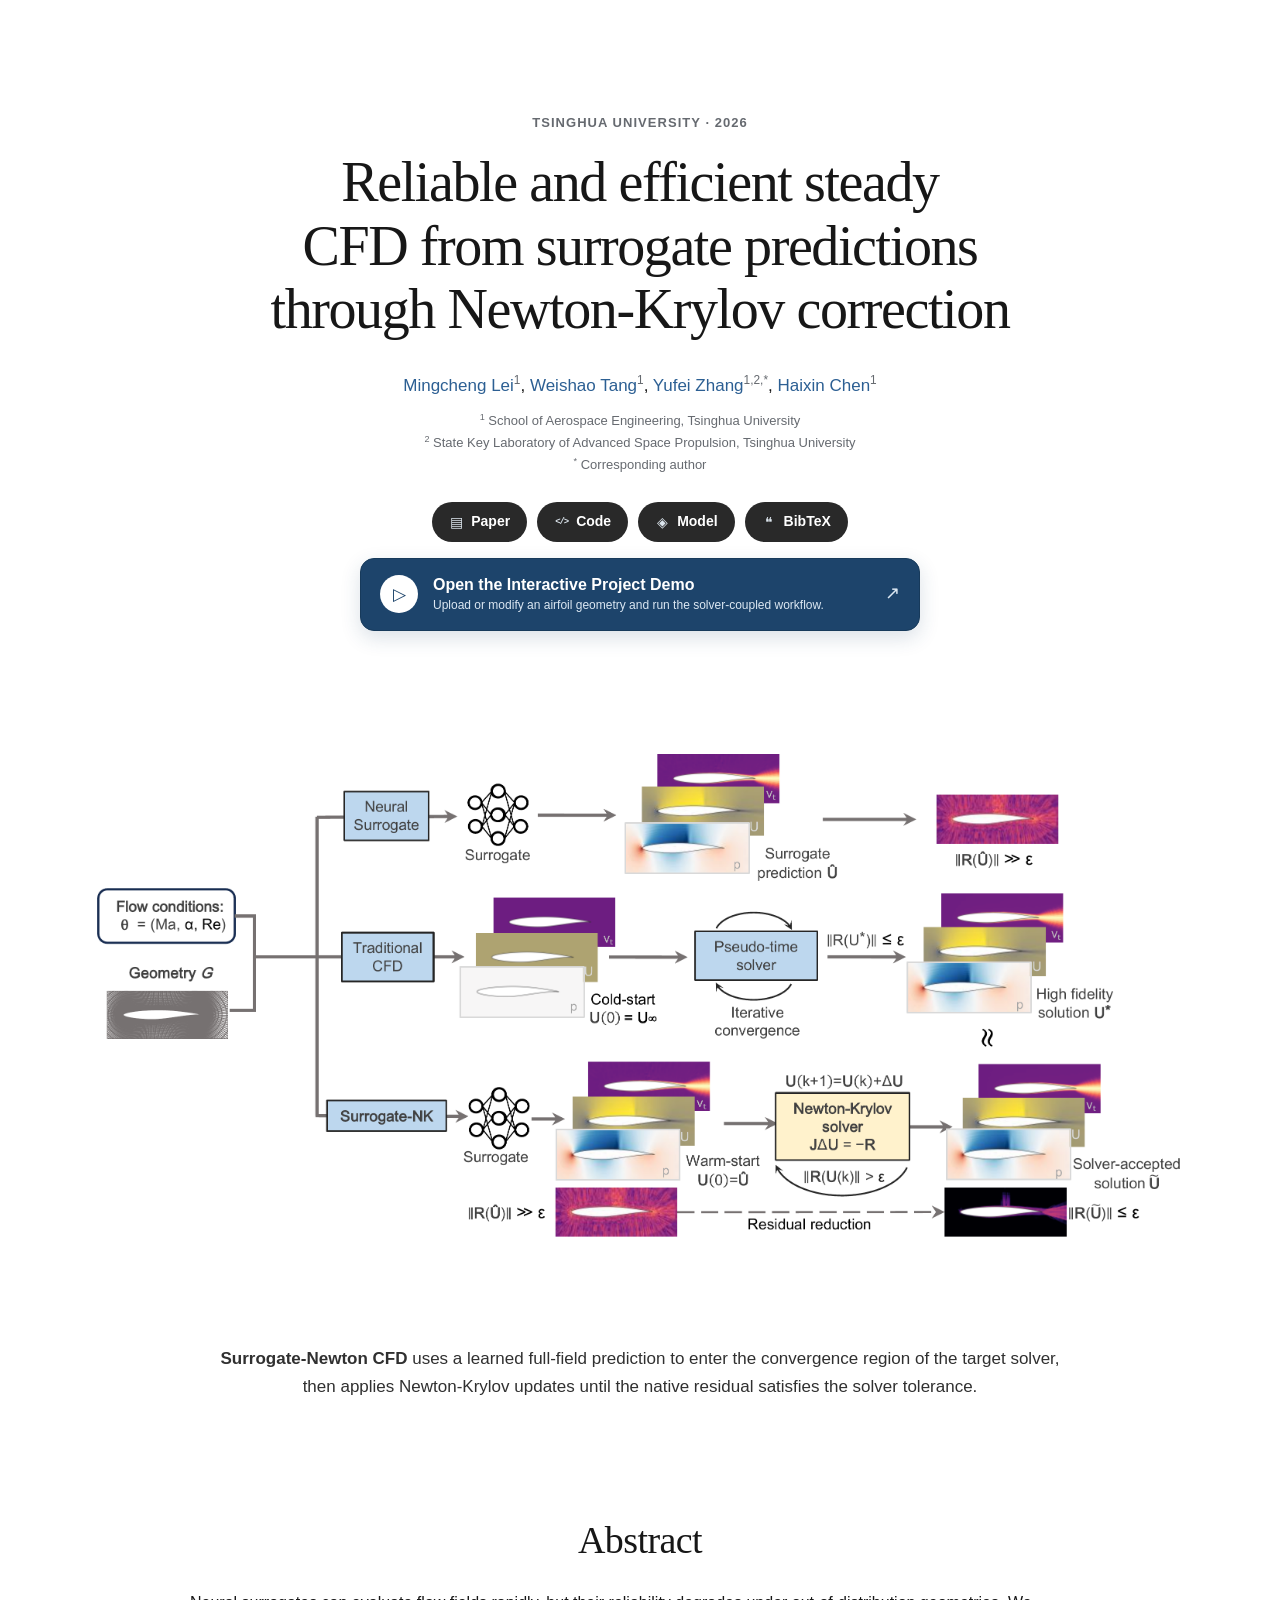
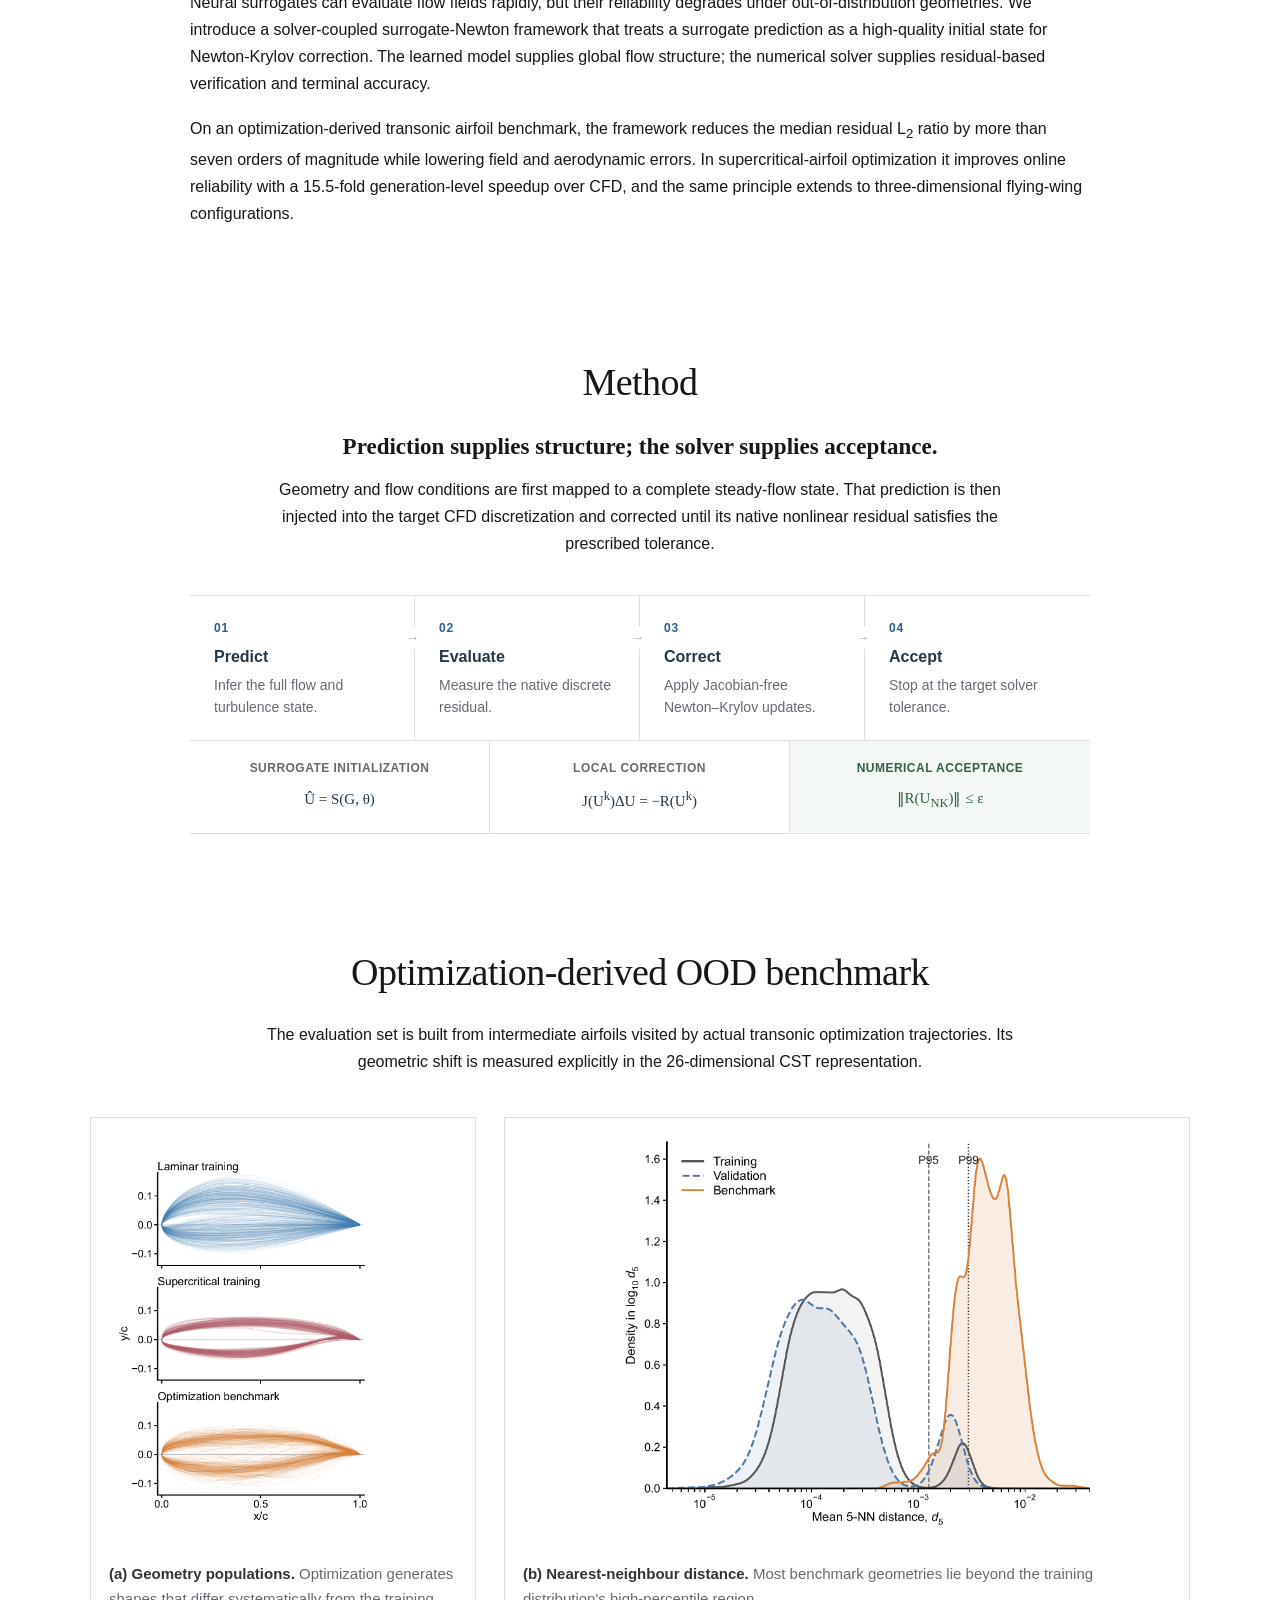
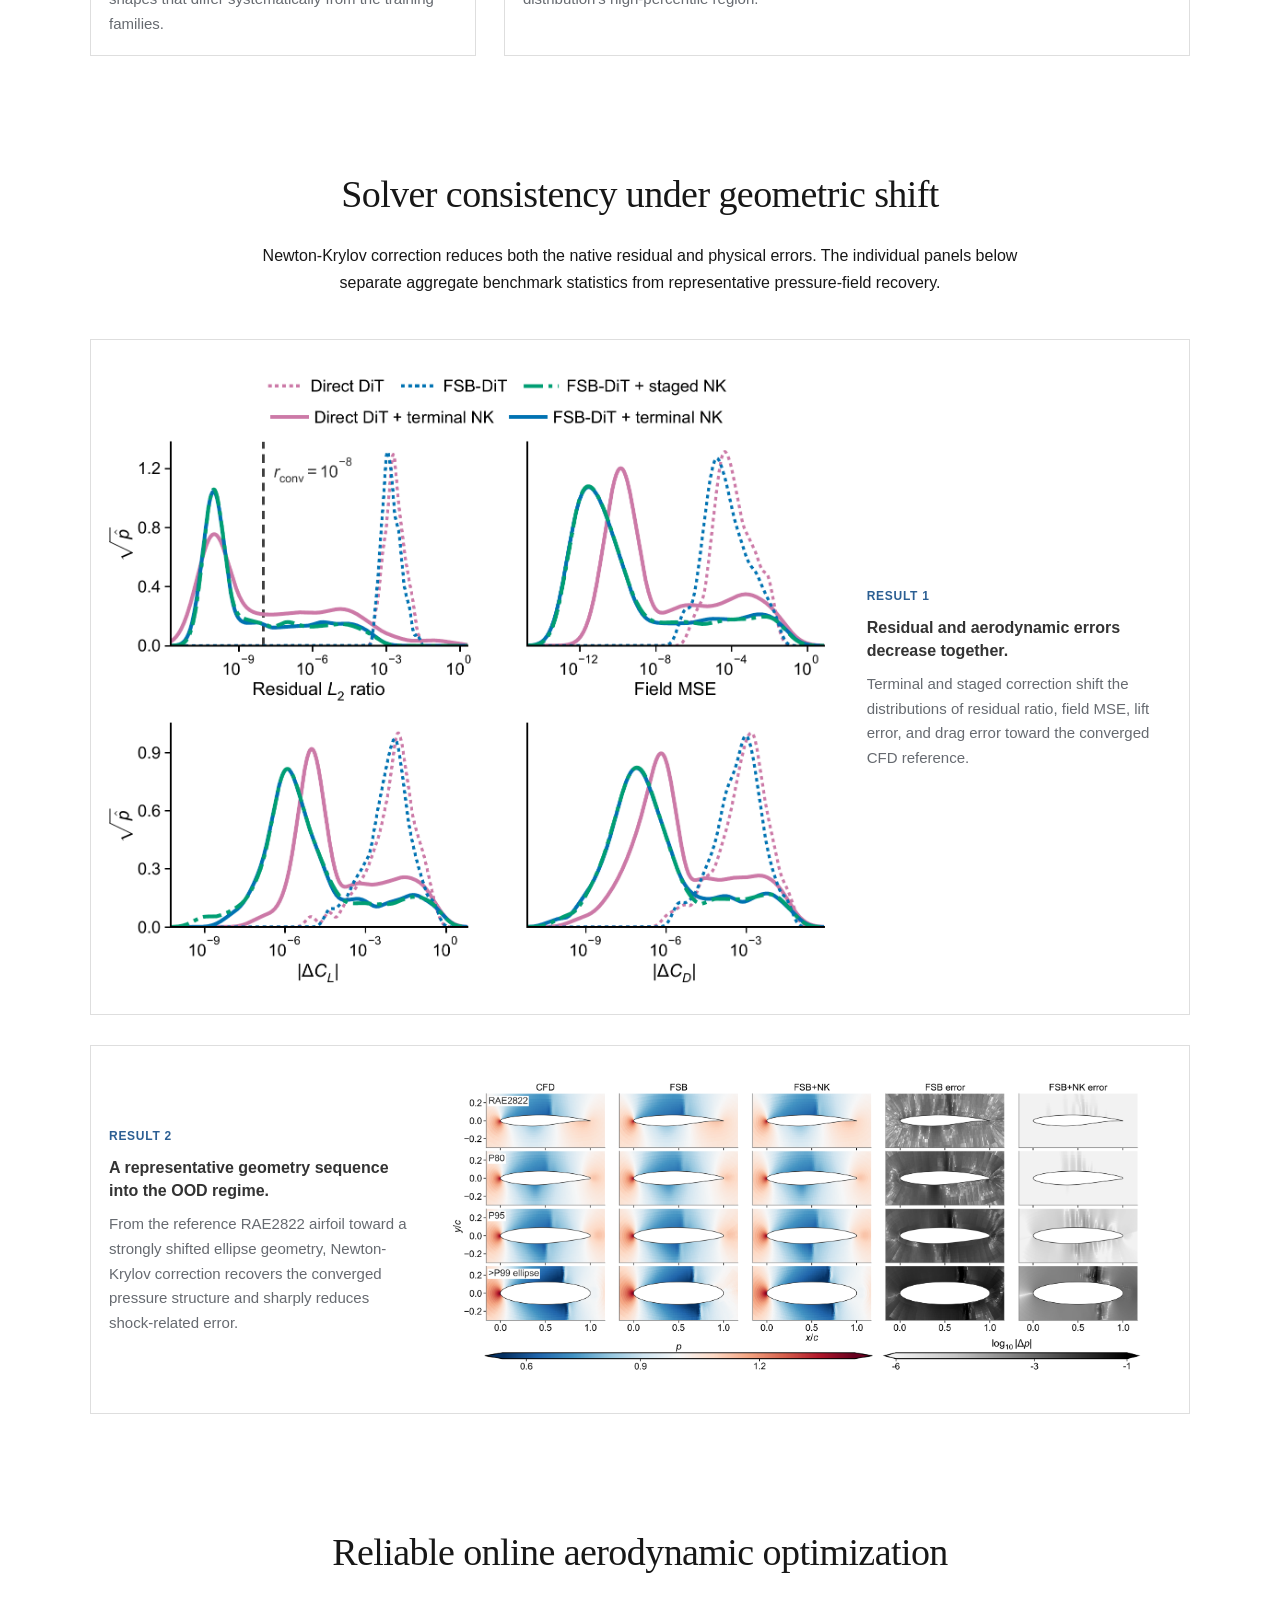
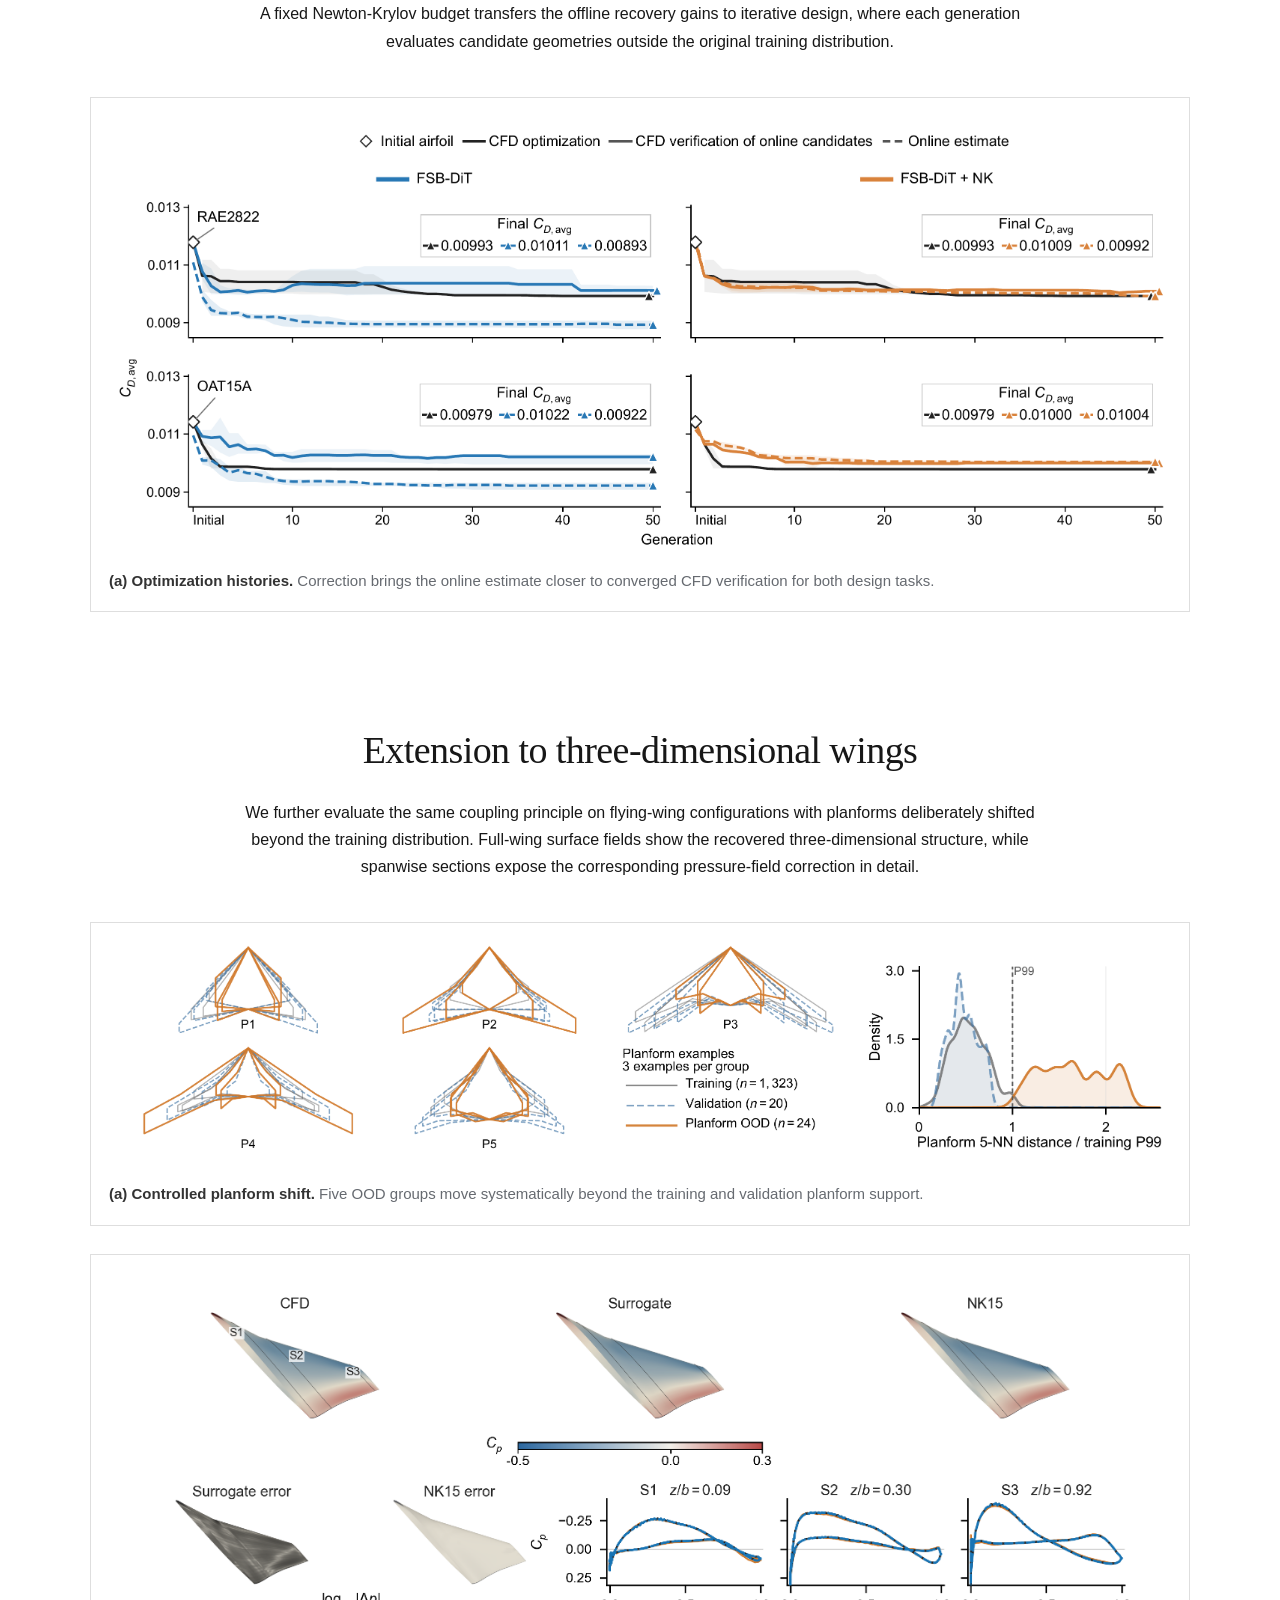
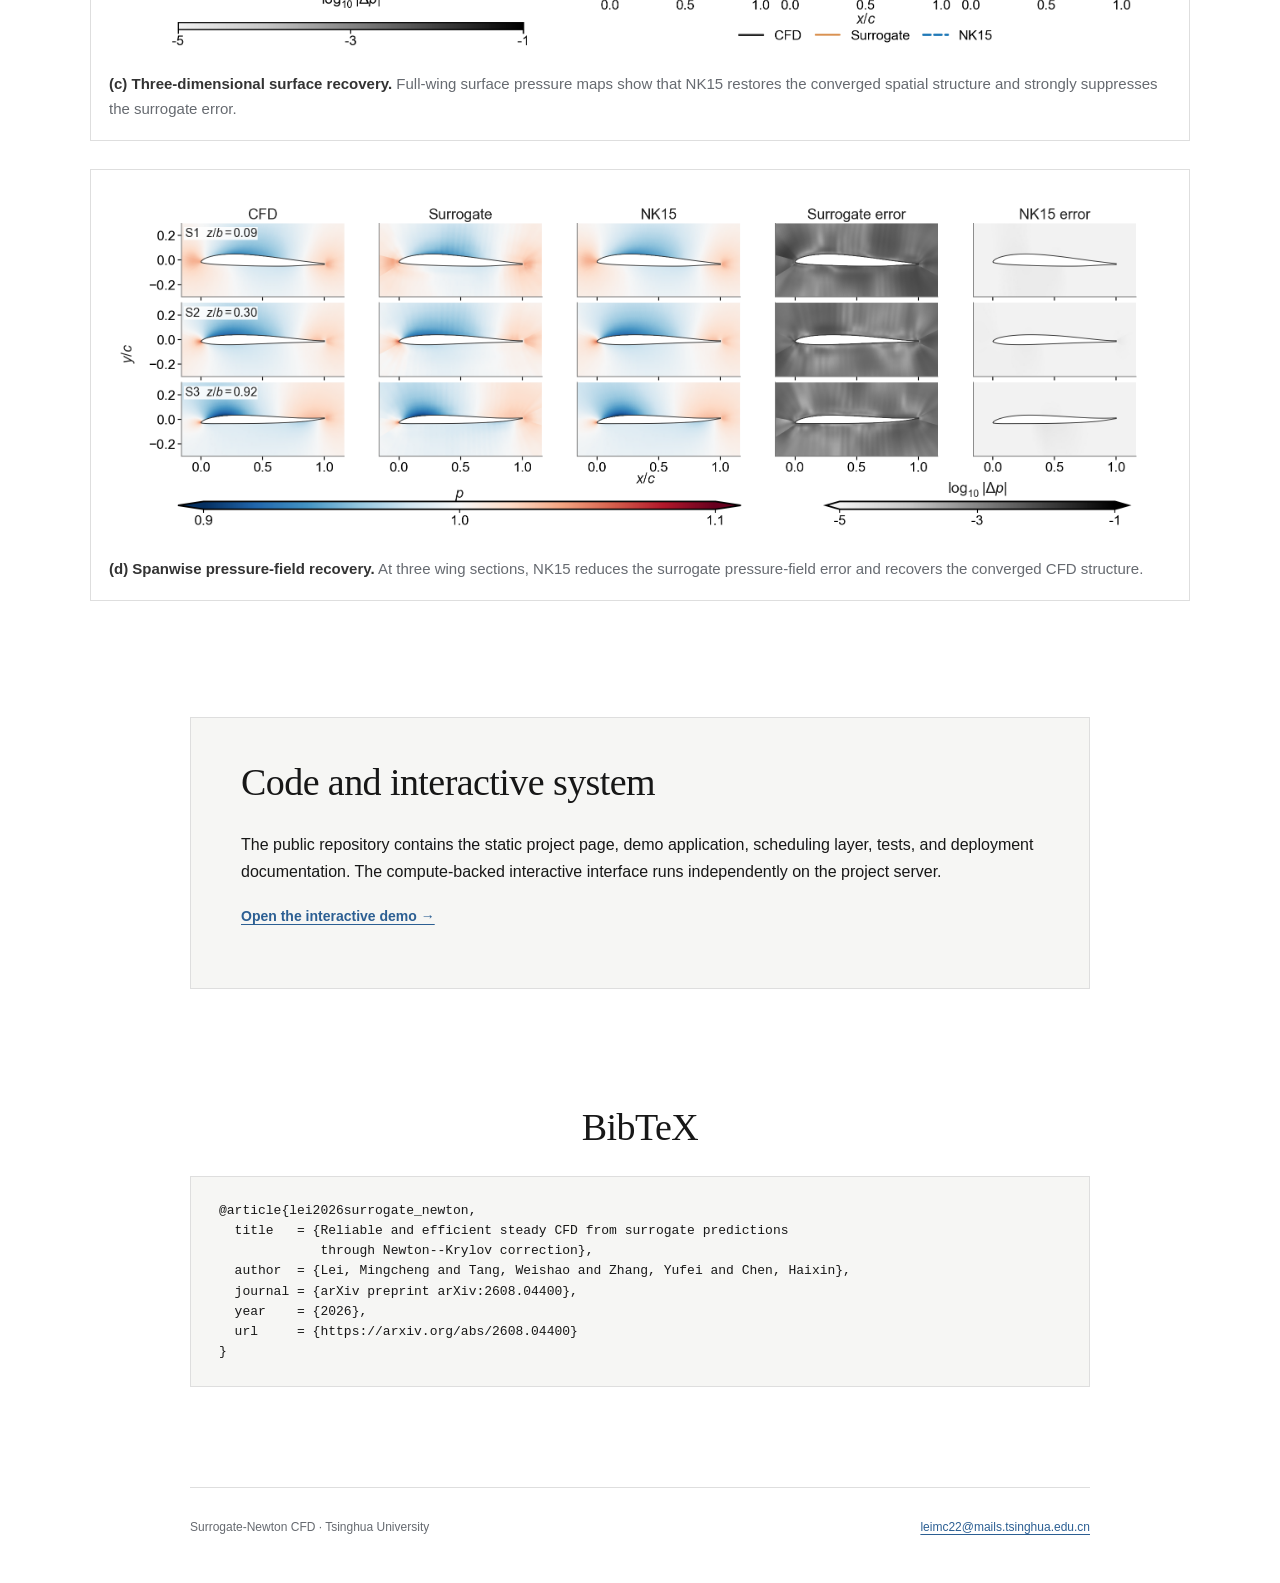
==== commit e53542e9: "Improve academic body typography" ====
--- a/index.html
+++ b/index.html
@@ -7,7 +7,7 @@
     <meta name="theme-color" content="#ffffff">
     <title>Surrogate-Newton CFD</title>
     <link rel="icon" href="data:,">
-    <link rel="stylesheet" href="./styles.css?v=20260812-interactive1">
+    <link rel="stylesheet" href="./styles.css?v=20260812-type1">
   </head>
   <body>
     <a class="skip-link" href="#main-content">Skip to content</a>
--- a/styles.css
+++ b/styles.css
@@ -7,7 +7,10 @@
   --accent: #2c5f93;
   --accent-dark: #1d446b;
   --paper: #ffffff;
-  font-family: Arial, "Helvetica Neue", sans-serif;
+  --body-font: "Noto Sans", "Helvetica Neue", Arial, sans-serif;
+  --heading-font: Georgia, "Times New Roman", serif;
+  --math-font: "STIX Two Math", "Cambria Math", Georgia, serif;
+  font-family: var(--body-font);
   font-synthesis: none;
 }
 
@@ -25,6 +28,8 @@
   background: var(--paper);
   font-size: 16px;
   line-height: 1.65;
+  font-variant-numeric: lining-nums proportional-nums;
+  text-rendering: optimizeLegibility;
 }
 
 a {
@@ -85,7 +90,7 @@
 
 h1 {
   margin: 0 auto;
-  font-family: Georgia, "Times New Roman", serif;
+  font-family: var(--heading-font);
   font-size: clamp(35px, 5.2vw, 56px);
   font-weight: 500;
   letter-spacing: -0.025em;
@@ -254,9 +259,9 @@
   max-width: 850px;
   margin: 22px auto 0;
   color: #303030;
-  font-family: Georgia, "Times New Roman", serif;
-  font-size: clamp(17px, 2.1vw, 21px);
-  line-height: 1.6;
+  font-family: var(--body-font);
+  font-size: 17px;
+  line-height: 1.7;
   text-align: center;
 }
 
@@ -266,7 +271,7 @@
 
 .paper-section h2 {
   margin: 0 0 25px;
-  font-family: Georgia, "Times New Roman", serif;
+  font-family: var(--heading-font);
   font-size: clamp(28px, 4vw, 38px);
   font-weight: 500;
   letter-spacing: -0.015em;
@@ -279,9 +284,9 @@
 .method-intro p,
 .availability p {
   margin: 0 auto 17px;
-  font-family: Georgia, "Times New Roman", serif;
-  font-size: 17px;
-  line-height: 1.75;
+  font-family: var(--body-font);
+  font-size: 16px;
+  line-height: 1.7;
 }
 
 .method-intro {
@@ -292,7 +297,7 @@
 
 .method-intro h3 {
   margin: 0 0 14px;
-  font-family: Georgia, "Times New Roman", serif;
+  font-family: var(--heading-font);
   font-size: 23px;
   font-weight: 600;
   line-height: 1.35;
@@ -338,21 +343,24 @@
 
 .method-sequence .step-index {
   color: var(--accent);
-  font-size: 11px;
+  font-size: 12px;
   font-weight: 800;
-  letter-spacing: 0.08em;
+  letter-spacing: 0.06em;
 }
 
 .method-sequence strong {
   color: #263746;
-  font-family: Georgia, "Times New Roman", serif;
-  font-size: 18px;
+  font-family: var(--body-font);
+  font-size: 16px;
+  font-weight: 700;
+  line-height: 1.4;
 }
 
 .method-sequence small {
   color: var(--muted);
-  font-size: 12px;
-  line-height: 1.5;
+  font-family: var(--body-font);
+  font-size: 14px;
+  line-height: 1.55;
 }
 
 .method-formulation {
@@ -375,16 +383,18 @@
 
 .method-formulation span {
   color: var(--muted);
-  font-size: 11px;
+  font-family: var(--body-font);
+  font-size: 12px;
   font-weight: 700;
-  letter-spacing: 0.07em;
+  letter-spacing: 0.04em;
   text-transform: uppercase;
 }
 
 .method-formulation code {
   color: #263746;
-  font-family: Georgia, "Times New Roman", serif;
+  font-family: var(--math-font);
   font-size: 15px;
+  font-variant-numeric: lining-nums;
   white-space: nowrap;
 }
 
@@ -435,13 +445,16 @@
 .figure-panel figcaption {
   margin-top: 16px;
   color: var(--muted);
-  font-family: Georgia, "Times New Roman", serif;
-  font-size: 14px;
-  line-height: 1.55;
+  font-family: var(--body-font);
+  font-size: 15px;
+  line-height: 1.65;
+  font-variant-numeric: lining-nums proportional-nums;
 }
 
 .figure-panel figcaption strong {
   color: #333;
+  font-family: var(--body-font);
+  font-weight: 700;
 }
 
 .figure-wide {
@@ -475,21 +488,22 @@
 .result-row figcaption {
   margin: 0;
   font-size: 15px;
+  line-height: 1.65;
 }
 
 .result-row figcaption strong {
   display: block;
   margin: 8px 0 10px;
-  font-size: 18px;
-  line-height: 1.4;
+  font-size: 16px;
+  line-height: 1.45;
 }
 
 .figure-number {
   color: var(--accent);
-  font-family: Arial, "Helvetica Neue", sans-serif;
-  font-size: 11px;
+  font-family: var(--body-font);
+  font-size: 12px;
   font-weight: 800;
-  letter-spacing: 0.09em;
+  letter-spacing: 0.06em;
   text-transform: uppercase;
 }
 
@@ -522,7 +536,7 @@
 }
 
 .text-link {
-  font-family: Arial, "Helvetica Neue", sans-serif;
+  font-family: var(--body-font);
   font-size: 14px;
   font-weight: 700;
 }
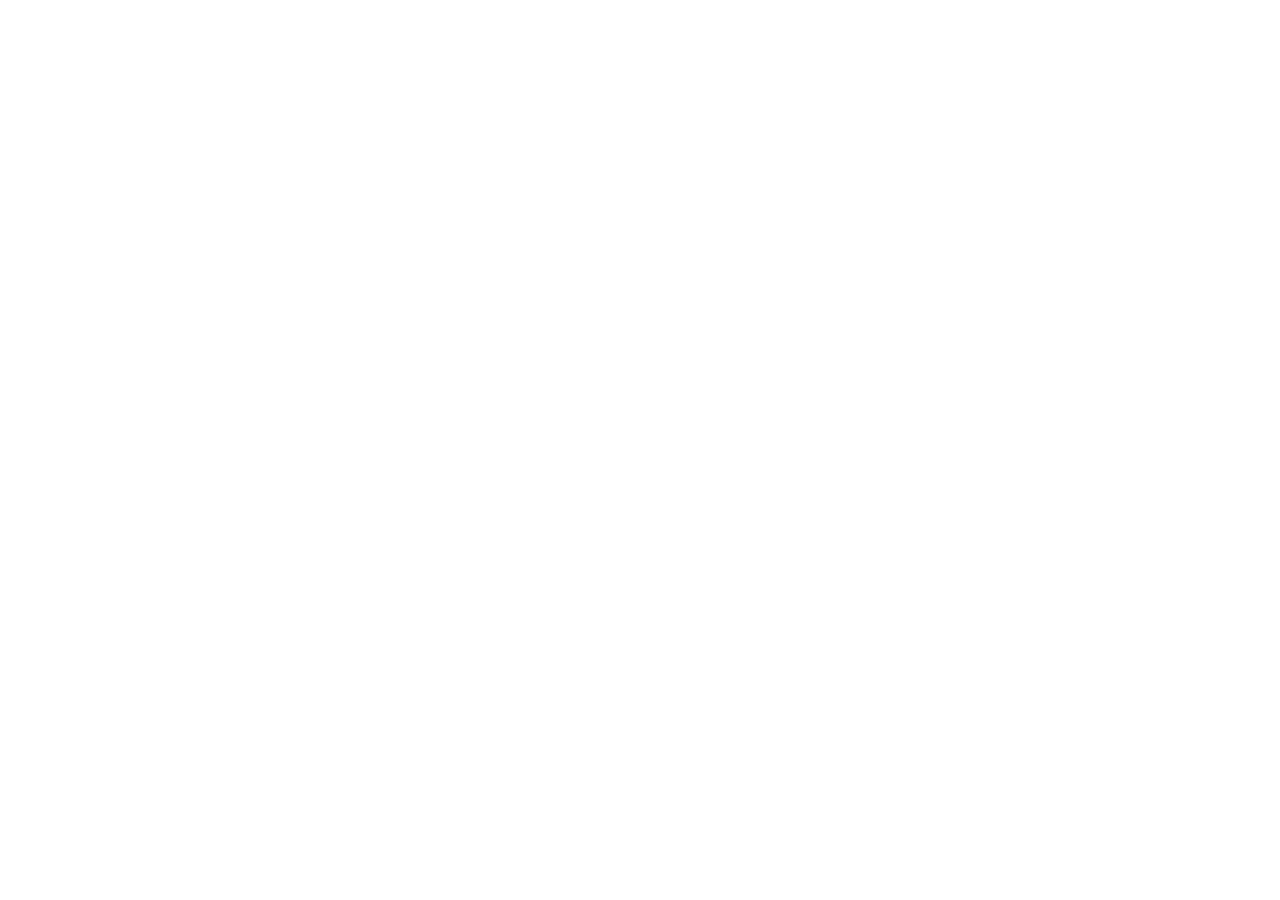
==== commit ce0c78cc: "Redirect project page to independent organization site" ====
--- a/index.html
+++ b/index.html
@@ -1,204 +1,18 @@
 <!doctype html>
 <html lang="en">
-  <head>
-    <meta charset="utf-8">
-    <meta name="viewport" content="width=device-width, initial-scale=1">
-    <meta name="description" content="Project page for Reliable and efficient steady CFD from surrogate predictions through Newton-Krylov correction.">
-    <meta name="theme-color" content="#ffffff">
-    <title>Surrogate-Newton CFD</title>
-    <link rel="icon" href="data:,">
-    <link rel="stylesheet" href="./styles.css?v=20260812-type1">
-  </head>
-  <body>
-    <a class="skip-link" href="#main-content">Skip to content</a>
-
-    <main id="main-content">
-      <header class="paper-header page-width">
-        <p class="venue">Tsinghua University · 2026</p>
-        <h1>Reliable and efficient steady CFD from surrogate predictions through Newton-Krylov correction</h1>
-
-        <p class="authors">
-          <a href="mailto:leimc22@mails.tsinghua.edu.cn">Mingcheng Lei</a><sup>1</sup>,
-          <span>Weishao Tang</span><sup>1</sup>,
-          <span>Yufei Zhang</span><sup>1,2,*</sup>,
-          <span>Haixin Chen</span><sup>1</sup>
-        </p>
-        <p class="affiliations">
-          <span><sup>1</sup> School of Aerospace Engineering, Tsinghua University</span>
-          <span><sup>2</sup> State Key Laboratory of Advanced Space Propulsion, Tsinghua University</span>
-          <span><sup>*</sup> Corresponding author</span>
-        </p>
-
-        <nav class="resource-links" aria-label="Project resources">
-          <a href="https://arxiv.org/abs/2608.04400" rel="noreferrer"><span class="button-icon" aria-hidden="true">▤</span>Paper</a>
-          <a href="https://github.com/LeiMingcheng/surrogate-newton-cfd" rel="noreferrer"><span class="button-icon code-icon" aria-hidden="true">&lt;/&gt;</span>Code</a>
-          <a href="https://huggingface.co/xzztj/surrogate-newton-cfd-fsb-dit-airfoil-inference" rel="noreferrer"><span class="button-icon" aria-hidden="true">◈</span>Model</a>
-          <a href="#bibtex"><span class="button-icon" aria-hidden="true">❝</span>BibTeX</a>
-        </nav>
-        <a class="interactive-project-link" href="http://36.103.234.95:8888/demo" rel="noreferrer">
-          <span class="interactive-project-icon" aria-hidden="true">▷</span>
-          <span class="interactive-project-copy">
-            <strong>Open the Interactive Project Demo</strong>
-            <small>Upload or modify an airfoil geometry and run the solver-coupled workflow.</small>
-          </span>
-          <span class="interactive-project-arrow" aria-hidden="true">↗</span>
-        </a>
-      </header>
-
-      <section class="teaser page-wide" aria-labelledby="teaser-caption">
-        <a class="figure-image-link" href="./assets/figures/fig1_workflow.png" aria-label="Open the full-resolution workflow figure as a PNG">
-          <img src="./assets/figures/fig1_workflow.png" alt="Comparison of standalone surrogate prediction, conventional cold-start CFD, and solver-coupled Surrogate-Newton CFD">
-        </a>
-        <p id="teaser-caption" class="lead-caption">
-          <strong>Surrogate-Newton CFD</strong> uses a learned full-field prediction to enter the convergence region of the target solver, then applies Newton-Krylov updates until the native residual satisfies the solver tolerance.
-        </p>
-      </section>
-
-      <section class="paper-section page-width" id="abstract">
-        <h2>Abstract</h2>
-        <p>
-          Neural surrogates can evaluate flow fields rapidly, but their reliability degrades under out-of-distribution geometries. We introduce a solver-coupled surrogate-Newton framework that treats a surrogate prediction as a high-quality initial state for Newton-Krylov correction. The learned model supplies global flow structure; the numerical solver supplies residual-based verification and terminal accuracy.
-        </p>
-        <p>
-          On an optimization-derived transonic airfoil benchmark, the framework reduces the median residual L<sub>2</sub> ratio by more than seven orders of magnitude while lowering field and aerodynamic errors. In supercritical-airfoil optimization it improves online reliability with a 15.5-fold generation-level speedup over CFD, and the same principle extends to three-dimensional flying-wing configurations.
-        </p>
-      </section>
-
-      <section class="paper-section page-width" id="method">
-        <h2>Method</h2>
-        <div class="method-intro">
-          <h3>Prediction supplies structure; the solver supplies acceptance.</h3>
-          <p>
-            Geometry and flow conditions are first mapped to a complete steady-flow state. That prediction is then injected into the target CFD discretization and corrected until its native nonlinear residual satisfies the prescribed tolerance.
-          </p>
-        </div>
-        <div class="method-process" aria-label="Solver-coupled correction path">
-          <ol class="method-sequence">
-            <li><span class="step-index">01</span><strong>Predict</strong><small>Infer the full flow and turbulence state.</small></li>
-            <li><span class="step-index">02</span><strong>Evaluate</strong><small>Measure the native discrete residual.</small></li>
-            <li><span class="step-index">03</span><strong>Correct</strong><small>Apply Jacobian-free Newton–Krylov updates.</small></li>
-            <li><span class="step-index">04</span><strong>Accept</strong><small>Stop at the target solver tolerance.</small></li>
-          </ol>
-          <div class="method-formulation" aria-label="Method equations">
-            <p><span>Surrogate initialization</span><code>Û = S(G, θ)</code></p>
-            <p><span>Local correction</span><code>J(U<sup>k</sup>)ΔU = −R(U<sup>k</sup>)</code></p>
-            <p class="acceptance-rule"><span>Numerical acceptance</span><code>‖R(U<sub>NK</sub>)‖ ≤ ε</code></p>
-          </div>
-        </div>
-      </section>
-
-      <section class="paper-section page-wide" id="benchmark">
-        <div class="section-intro page-width inset">
-          <h2>Optimization-derived OOD benchmark</h2>
-          <p>
-            The evaluation set is built from intermediate airfoils visited by actual transonic optimization trajectories. Its geometric shift is measured explicitly in the 26-dimensional CST representation.
-          </p>
-        </div>
-
-        <div class="figure-grid benchmark-grid">
-          <figure class="figure-panel panel-tall">
-            <a class="figure-image-link" href="./assets/figures/fig2_a_dataset_geometries.png" aria-label="Open the full-resolution Figure 2a PNG"><img src="./assets/figures/fig2_a_dataset_geometries.png" alt="Laminar training, supercritical training, and optimization benchmark airfoil populations" loading="lazy"></a>
-            <figcaption><strong>(a) Geometry populations.</strong> Optimization generates shapes that differ systematically from the training families.</figcaption>
-          </figure>
-          <figure class="figure-panel">
-            <a class="figure-image-link" href="./assets/figures/fig2_b_geometry_ood_score_distribution.png" aria-label="Open the full-resolution Figure 2b PNG"><img src="./assets/figures/fig2_b_geometry_ood_score_distribution.png" alt="Nearest-neighbour distance distributions for training, validation, and benchmark geometries" loading="lazy"></a>
-            <figcaption><strong>(b) Nearest-neighbour distance.</strong> Most benchmark geometries lie beyond the training distribution's high-percentile region.</figcaption>
-          </figure>
-        </div>
-      </section>
-
-      <section class="paper-section page-wide" id="results">
-        <div class="section-intro page-width inset">
-          <h2>Solver consistency under geometric shift</h2>
-          <p>
-            Newton-Krylov correction reduces both the native residual and physical errors. The individual panels below separate aggregate benchmark statistics from representative pressure-field recovery.
-          </p>
-        </div>
-
-        <div class="results-stack">
-          <figure class="figure-panel result-row">
-            <div class="result-image"><a class="figure-image-link" href="./assets/figures/fig3_a_recovery_comparison.png" aria-label="Open the full-resolution Figure 3a PNG"><img src="./assets/figures/fig3_a_recovery_comparison.png" alt="Residual, field, lift, and drag error distributions before and after correction" loading="lazy"></a></div>
-            <figcaption>
-              <span class="figure-number">Result 1</span>
-              <strong>Residual and aerodynamic errors decrease together.</strong>
-              Terminal and staged correction shift the distributions of residual ratio, field MSE, lift error, and drag error toward the converged CFD reference.
-            </figcaption>
-          </figure>
-
-          <figure class="figure-panel result-row reverse">
-            <div class="result-image"><a class="figure-image-link" href="./assets/figures/fig3_c_ellipse_pressure_recovery.png" aria-label="Open the full-resolution Figure 3c PNG"><img src="./assets/figures/fig3_c_ellipse_pressure_recovery.png" alt="Pressure fields and absolute errors along a geometry sequence from RAE2822 to an out-of-distribution ellipse" loading="lazy"></a></div>
-            <figcaption>
-              <span class="figure-number">Result 2</span>
-              <strong>A representative geometry sequence into the OOD regime.</strong>
-              From the reference RAE2822 airfoil toward a strongly shifted ellipse geometry, Newton-Krylov correction recovers the converged pressure structure and sharply reduces shock-related error.
-            </figcaption>
-          </figure>
-        </div>
-      </section>
-
-      <section class="paper-section page-wide" id="optimization">
-        <div class="section-intro page-width inset">
-          <h2>Reliable online aerodynamic optimization</h2>
-          <p>
-            A fixed Newton-Krylov budget transfers the offline recovery gains to iterative design, where each generation evaluates candidate geometries outside the original training distribution.
-          </p>
-        </div>
-
-        <div class="figure-grid optimization-grid">
-          <figure class="figure-panel">
-            <a class="figure-image-link" href="./assets/figures/fig5_a_optimization_curves_2x2_nk.png" aria-label="Open the full-resolution Figure 5a PNG"><img src="./assets/figures/fig5_a_optimization_curves_2x2_nk.png" alt="Optimization trajectories for RAE2822 and OAT15A with surrogate-only and surrogate-Newton evaluation" loading="lazy"></a>
-            <figcaption><strong>(a) Optimization histories.</strong> Correction brings the online estimate closer to converged CFD verification for both design tasks.</figcaption>
-          </figure>
-        </div>
-      </section>
-
-      <section class="paper-section page-wide" id="three-dimensional">
-        <div class="section-intro page-width inset">
-          <h2>Extension to three-dimensional wings</h2>
-          <p>
-            We further evaluate the same coupling principle on flying-wing configurations with planforms deliberately shifted beyond the training distribution. Full-wing surface fields show the recovered three-dimensional structure, while spanwise sections expose the corresponding pressure-field correction in detail.
-          </p>
-        </div>
-        <div class="three-dimensional-grid">
-          <figure class="figure-panel">
-            <a class="figure-image-link" href="./assets/figures/fig6_a_geometry_ood.png" aria-label="Open the full-resolution Figure 6a PNG"><img src="./assets/figures/fig6_a_geometry_ood.png" alt="Training, validation, and out-of-distribution flying-wing planform examples and distance distributions" loading="lazy"></a>
-            <figcaption><strong>(a) Controlled planform shift.</strong> Five OOD groups move systematically beyond the training and validation planform support.</figcaption>
-          </figure>
-          <figure class="figure-panel">
-            <a class="figure-image-link" href="./assets/figures/fig6_c_surface_cp_recovery.png" aria-label="Open the full-resolution Figure 6c PNG"><img src="./assets/figures/fig6_c_surface_cp_recovery.png" alt="Full flying-wing surface pressure comparison and errors for CFD, surrogate prediction, and Newton-Krylov correction" loading="lazy"></a>
-            <figcaption><strong>(c) Three-dimensional surface recovery.</strong> Full-wing surface pressure maps show that NK15 restores the converged spatial structure and strongly suppresses the surrogate error.</figcaption>
-          </figure>
-          <figure class="figure-panel">
-            <a class="figure-image-link" href="./assets/figures/fig6_d_pressure_flow_recovery.png" aria-label="Open the full-resolution Figure 6d PNG"><img src="./assets/figures/fig6_d_pressure_flow_recovery.png" alt="Three flying-wing sectional pressure fields comparing CFD, surrogate prediction, Newton-Krylov correction, and their errors" loading="lazy"></a>
-            <figcaption><strong>(d) Spanwise pressure-field recovery.</strong> At three wing sections, NK15 reduces the surrogate pressure-field error and recovers the converged CFD structure.</figcaption>
-          </figure>
-        </div>
-      </section>
-
-      <section class="paper-section page-width availability" id="availability">
-        <h2>Code and interactive system</h2>
-        <p>
-          The public repository contains the static project page, demo application, scheduling layer, tests, and deployment documentation. The compute-backed interactive interface runs independently on the project server.
-        </p>
-        <p><a class="text-link" href="http://36.103.234.95:8888/demo" rel="noreferrer">Open the interactive demo →</a></p>
-      </section>
-
-      <section class="paper-section page-width" id="bibtex">
-        <h2>BibTeX</h2>
-        <pre><code>@article{lei2026surrogate_newton,
-  title   = {Reliable and efficient steady CFD from surrogate predictions
-             through Newton--Krylov correction},
-  author  = {Lei, Mingcheng and Tang, Weishao and Zhang, Yufei and Chen, Haixin},
-  journal = {arXiv preprint arXiv:2608.04400},
-  year    = {2026},
-  url     = {https://arxiv.org/abs/2608.04400}
-}</code></pre>
-      </section>
-    </main>
-
-    <footer class="paper-footer page-width">
-      <p>Surrogate-Newton CFD · Tsinghua University</p>
-      <p><a href="mailto:leimc22@mails.tsinghua.edu.cn">leimc22@mails.tsinghua.edu.cn</a></p>
-    </footer>
-  </body>
+<head>
+  <meta charset="utf-8">
+  <meta name="viewport" content="width=device-width, initial-scale=1">
+  <title>Surrogate–Newton CFD — Project moved</title>
+  <link rel="canonical" href="https://surrogate-newton-cfd.github.io/">
+  <meta name="robots" content="noindex,follow">
+  <script>
+    window.location.replace("https://surrogate-newton-cfd.github.io/" + window.location.search + window.location.hash);
+  </script>
+  <meta http-equiv="refresh" content="0; url=https://surrogate-newton-cfd.github.io/">
+</head>
+<body>
+  <p>The Surrogate–Newton CFD project has moved to
+    <a href="https://surrogate-newton-cfd.github.io/">surrogate-newton-cfd.github.io</a>.</p>
+</body>
 </html>
